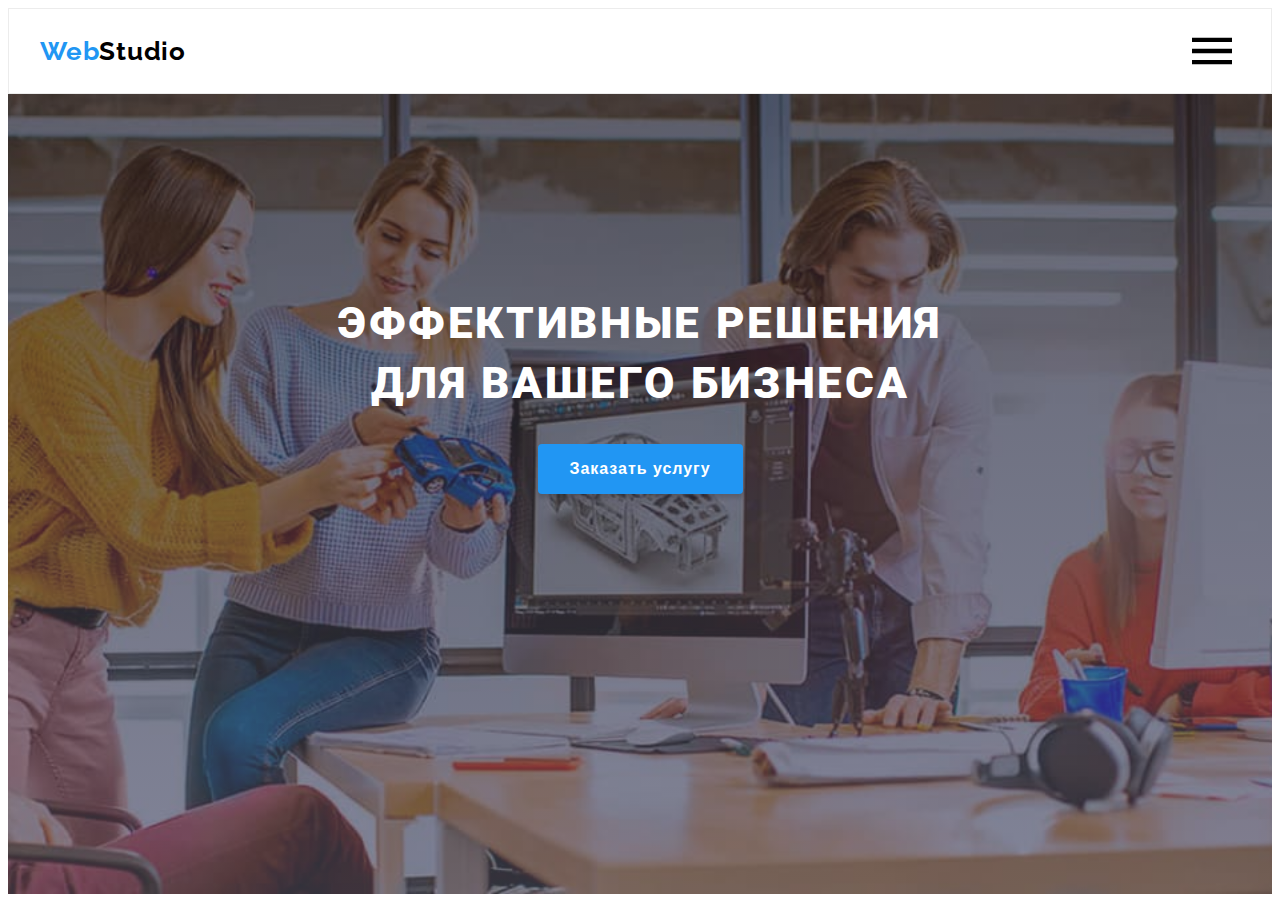
==== index.html @ 33dd345a "Готовое мобильное меню" ====
<!DOCTYPE html>
<html lang="ru">

<head>
    <meta charset="UTF-8">
    <meta http-equiv="X-UA-Compatible" content="IE=edge">
    <meta name="viewport" content="width=device-width, initial-scale=1.0">
    <title>WebStudio</title>
    <link rel="preconnect" href="https://fonts.googleapis.com">
    <link rel="preconnect" href="https://fonts.gstatic.com" crossorigin>
    <link
        href="https://fonts.googleapis.com/css2?family=Raleway:wght@700&family=Roboto:wght@400;500;700;900&display=swap"
        rel="stylesheet">
    <link rel="stylesheet" href="https://cdnjs.cloudflare.com/ajax/libs/modern-normalize/0.2.0/modern-normalize.min.css"
        integrity="sha512-sqIVMkf5f8XGYI/UZYGs7wODxlUeoj9JknataPfUwtvrSKWMHrMXGZ7Evb6nabFYJQG15vFFyALe6r0nWCD1Ug=="
        crossorigin="anonymous" referrerpolicy="no-referrer" />
    <link rel="stylesheet" href="./css/main.min.css">
</head>

<body>
<!-----------------------------------HEADER---------------------------------->
    <header class="head">
        <div class="header__container container">
            <a class="header__first-logo" href="./">
                Web<span class="header__second-logo--black">Studio</span></a>
                <button class="burger-btn" data-menu-open>
                    <svg class="burger-btn__icon">
                        <use href="./images/icons.svg#icon-burger"></use>
                    </svg>
                </button>
            <nav class="navigation">
                <ul class="list header__list">
                    <li class="header__item">
                        <a class="header__link link current" href="">Студия</a>
                    </li>
                    <li class="header__item">
                        <a class="header__link link" href="./portfolio.html">Портфолио</a>
                    </li>
                    <li class="header__item">
                        <a class="header__link link" href="">Контакты</a>
                    </li>
                </ul>
            </nav>
            <ul class="list header__list mail">
                <li class="header__commun-item">
                    <a class="header__commun-link link" href="mailto:info@devstudio.com">
                        <svg class="header-svg">
                            <use href="./images/icons.svg#icon-mail"></use>
                        </svg>
                        info@devstudio.com</a>
                </li>
                <li class="header__commun-item">
                    <a class="header__commun-link link" href="tel:+380961111111">
                        <svg class="header-svg mobile">
                            <use href="./images/icons.svg#icon-smartphone"></use>
                        </svg>
                        +38 096 111 11 11</a>
                </li>
            </ul>
        </div>
<!-------------------------------MOBILE-MENU------------------------------>
        <div class="mobile" data-menu>
            <div class="container mobile__container">
                <button class="close-btn mobile-btn" data-menu-close>
                    <svg class="btn mobile-btn__svg">
                        <use href="./images/icons.svg#icon-close"></use>
                    </svg>
                </button>
                <ul class="list mobile__list">
                    <li class="mobile__item">
                        <a class="mobile__link link" href="">Студия</a>
                    </li>
                    <li class="mobile__item">
                        <a class="mobile__link link" href="./portfolio.html">Портфолио</a>
                    </li>
                    <li class="mobile__item">
                        <a class="mobile__link link" href="">Контакты</a>
                    </li>
                </ul>
                <ul class="list mobile__commun">
                    <li class="mobile__commun-item">
                        <a class="mobile__commun-link link" href="tel:+380961111111">
                            +38 096 111 11 11</a>
                    </li>
                    <li class="mobile__commun-item">
                        <a class="mail__commun-link link" href="mailto:info@devstudio.com">
                            info@devstudio.com</a>
                    </li>
                </ul>
                    <ul class="list mobile__social-list">
                        <li class="mobile__social-item">
                            <a class="link mobile__social-link" href="#">Instagram</a>
                        </li>
                        <li class="mobile__social-item">
                            <a class="link mobile__social-link" href="#">Twitter</a>
                        </li>
                        <li class="mobile__social-item">
                            <a class="link mobile__social-link" href="#">Facebook</a>
                        </li>
                        <li class="mobile__social-item">
                            <a class="link mobile__social-link" href="#">LinkedIn</a>
                        </li>
                    </ul>
            </div>
        </div>
    </header>
    <main>
<!------------------------------------MAIN----------------------------------->
        <section class="main">
            <div class="container">
                <h1 class="main__text">Эффективные решения для вашего бизнеса</h1>
                <button class="main__button" type="button" data-modal-open>Заказать услугу</button>
            </div>
        </section>
<!------------------------------------INFO----------------------------------->
        <!-- <section class="info">
            <div class="container">
                <ul class="list info__list">
                    <li class="info__item">
                        <div class="info__icons">
                            <svg class="info__svg" width="65" height="70" ;>
                                <use href="./images/icons.svg#icon-group"></use>
                            </svg>
                        </div>
                        <h3 class="info__title">Внимание к деталям</h3>
                        <p class="info__text">Идейные соображения, а также начало повседневной работы по формированию
                            позиции.</p>
                    </li>
                    <li class="info__item">
                        <div class="info__icons">
                            <svg class="info__svg" width="67" height="70" ;>
                                <use href="./images/icons.svg#icon-clock"></use>
                            </svg>
                        </div>
                        <h3 class="info__title">Пунктуальность</h3>
                        <p class="info__text">Задача организации, в особенности же рамки и место обучения кадров влечет
                            за
                            собой.</p>
                    </li>
                    <li class="info__item">
                        <div class="info__icons">
                            <svg class="info__svg" width="70" height="70" ;>
                                <use href="./images/icons.svg#icon-diagram"></use>
                            </svg>
                        </div>
                        <h3 class="info__title">Планирование</h3>
                        <p class="info__text">Равным образом консультация с широким активом в значительной степени
                            обуславливает.</p>
                    </li>
                    <li class="info__item">
                        <div class="info__icons">
                            <svg class="info__svg" width="70" height="70" ;>
                                <use href="./images/icons.svg#icon-astronaut"></use>
                            </svg>
                        </div>
                        <h3 class="info__title">Современные технологии</h3>
                        <p class="info__text">Значимость этих проблем настолько очевидна, что реализация плановых
                            заданий.
                        </p>
                    </li>
                </ul>
            </div>
        </section> -->

        <!-- <section class="work">
            <div class="container work-container">
                <h2 class="work-title">Чем мы занимаемся</h2>
                <ul class="list work-list">
                    <li class="work-item">
                        <img class="work-img" src="./images/work/work.jpg" alt="разработчик пишет код на планшете"
                            width="370" height="294">
                        <p class="work-text">Десктопные приложения</p>
                    </li>
                    <li class="work-item">
                        <img class="work-img" src="./images/work/work1.jpg" alt="разработчик работает за компьютером"
                            width="370" height="294">
                        <p class="work-text">Мобильные приложения</p>
                    </li>
                    <li class="work-item">
                        <img class="work-img" src="./images/work/work2.jpg" alt="разработчик работает на планшете"
                            width="370" height="294">
                        <p class="work-text">Дизайнерские решения</p>
                    </li>
                </ul>
            </div>
        </section> -->

        <!-- <section class="team">
            <div class="container">
                <h2 class="team-title">Наша команда</h2>
                <ul class="list team-list">
                    <li class="team-item">
                        <picture>
                            <source media="(min-width: 1200px" srcset="./images/team/team1-desktope.webp 1x, ./images/team/team1-desktope@2x.webp 2x" type="image/webp">
                            <source media="(min-width: 1200px" srcset="./images/team/team1-desktope.jpg 1x, ./images/team/team1-desktope@2x.jpg 2x">
                            <source media="(min-width: 768px" srcset="./images/team/team1-tablet.webp 1x, ./images/team/team1-tablet@2x.webp 2x" type="image/webp">
                            <source media="(min-width: 768px" srcset="./images/team/team1-tablet.jpg 1x, ./images/team/team1-tablet@2x.jpg 2x">
                            <source media="(max-width: 767px" srcset="./images/team/team1-mobile.webp 1x, ./images/team/team1-mobile@2x.webp 2x" type="image/webp">
                            <source media="(max-width: 767px" srcset="./images/team/team1-mobile.jpg 1x, ./images/team/team1-mobile@2x.jpg 2x">
                            <img src="#" alt="фото разработчика">
                        </picture>
                        <div class="team-info">
                            <h3 class="team-name">Игорь Демьяненко</h3>
                            <p class="team-position" lang="en">Product Designer</p>
                            <ul class="list team-mobile-link">
                                <li>
                                    <a href="" class="svg__bg team-mobile-svg">
                                        <svg class="team-svg" width="20" height="20" ;>
                                            <use href="./images/icons.svg#icon-instagram"></use>
                                        </svg>
                                    </a>
                                </li>
                                <li>
                                    <a href="" class="svg__bg team-mobile-svg">
                                        <svg class="team-svg" width="20" height="16" ;>
                                            <use href="./images/icons.svg#icon-twitter"></use>
                                        </svg>
                                    </a>
                                </li>
                                <li>
                                    <a href="" class="svg__bg team-mobile-svg">
                                        <svg class="team-svg" width="20" height="20" ;>
                                            <use href="./images/icons.svg#icon-facebook"></use>
                                        </svg>
                                    </a>
                                </li>
                                <li>
                                    <a href="" class="svg__bg team-mobile-svg">
                                        <svg class="team-svg" width="20" height="20" ;>
                                            <use href="./images/icons.svg#icon-linkedin"></use>
                                        </svg>
                                    </a>
                                </li>
                            </ul>
                        </div>
                    </li>
                    <li class="team-item">
                    <picture>
                        <source media="(min-width: 1200px"srcset="./images/team/team2-desktope.webp 1x, ./images/team/team2-desktope@2x.webp 2x" type="image/webp">
                        <source media="(min-width: 1200px"srcset="./images/team/team2-desktope.jpg 1x, ./images/team/team2-desktope@2x.jpg 2x">
                        <source media="(min-width: 768px" srcset="./images/team/team2-tablet.webp 1x, ./images/team/team2-tablet@2x.webp 2x"type="image/webp">
                        <source media="(min-width: 768px" srcset="./images/team/team2-tablet.jpg 1x, ./images/team/team2-tablet@2x.jpg 2x">
                        <source media="(max-width: 767px" srcset="./images/team/team2-mobile.webp 1x, ./images/team/team2-mobile@2x.webp 2x"type="image/webp">
                        <source media="(max-width: 767px" srcset="./images/team/team2-mobile.jpg 1x, ./images/team/team2-mobile@2x.jpg 2x">
                        <img src="#" alt="фото разработчика">
                    </picture>
                        <div class="team-info">
                            <h3 class="team-name">Ольга Репина</h3>
                            <p class="team-position" lang="en">Frontend Developer</p>
                            <ul class="list team-mobile-link">
                                <li>
                                    <a href="" class="svg__bg team-mobile-svg">
                                        <svg class="team-svg" width="20" height="20" ;>
                                            <use href="./images/icons.svg#icon-instagram"></use>
                                        </svg>
                                    </a>
                                </li>
                                <li>
                                    <a href="" class="svg__bg team-mobile-svg">
                                        <svg class="team-svg" width="20" height="16" ;>
                                            <use href="./images/icons.svg#icon-twitter"></use>
                                        </svg>
                                    </a>
                                </li>
                                <li>
                                    <a href="" class="svg__bg team-mobile-svg">
                                        <svg class="team-svg" width="20" height="20" ;>
                                            <use href="./images/icons.svg#icon-facebook"></use>
                                        </svg>
                                    </a>
                                </li>
                                <li>
                                    <a href="" class="svg__bg team-mobile-svg">
                                        <svg class="team-svg" width="20" height="20" ;>
                                            <use href="./images/icons.svg#icon-linkedin"></use>
                                        </svg>
                                    </a>
                                </li>
                            </ul>
                        </div>
                    </li>
                    <li class="team-item">
                        <picture>
                            <source media="(min-width: 1200px"srcset="./images/team/team3-desktope.webp 1x, ./images/team/team3-desktope@2x.webp 2x" type="image/webp">
                            <source media="(min-width: 1200px"srcset="./images/team/team3-desktope.jpg 1x, ./images/team/team3-desktope@2x.jpg 2x">
                            <source media="(min-width: 768px" srcset="./images/team/team3-tablet.webp 1x, ./images/team/team3-tablet@2x.webp 2x"type="image/webp">
                            <source media="(min-width: 768px" srcset="./images/team/team3-tablet.jpg 1x, ./images/team/team3-tablet@2x.jpg 2x">
                            <source media="(max-width: 767px" srcset="./images/team/team3-mobile.webp 1x, ./images/team/team3-mobile@2x.webp 2x"type="image/webp">
                            <source media="(max-width: 767px" srcset="./images/team/team3-mobile.jpg 1x, ./images/team/team3-mobile@2x.jpg 2x">
                            <img src="#" alt="фото разработчика">
                        </picture>
                        <div class="team-info">
                            <h3 class="team-name">Николай Тарасов</h3>
                            <p class="team-position" lang="en">Marketing</p>
                            <ul class="list team-mobile-link">
                                <li>
                                    <a href="" class="svg__bg team-mobile-svg">
                                        <svg class="team-svg" width="20" height="20" ;>
                                            <use href="./images/icons.svg#icon-instagram"></use>
                                        </svg>
                                    </a>
                                </li>
                                <li>
                                    <a href="" class="svg__bg team-mobile-svg">
                                        <svg class="team-svg" width="20" height="16" ;>
                                            <use href="./images/icons.svg#icon-twitter"></use>
                                        </svg>
                                    </a>
                                </li>
                                <li>
                                    <a href="" class="svg__bg team-mobile-svg">
                                        <svg class="team-svg" width="20" height="20" ;>
                                            <use href="./images/icons.svg#icon-facebook"></use>
                                        </svg>
                                    </a>
                                </li>
                                <li>
                                    <a href="" class="svg__bg team-mobile-svg">
                                        <svg class="team-svg" width="20" height="20" ;>
                                            <use href="./images/icons.svg#icon-linkedin"></use>
                                        </svg>
                                    </a>
                                </li>
                            </ul>
                        </div>
                    </li>
                    <li class="team-item">
                        <picture>
                            <source media="(min-width: 1200px"srcset="./images/team/team4-desktope.webp 1x, ./images/team/team4-desktope@2x.webp 2x" type="image/webp">
                            <source media="(min-width: 1200px"srcset="./images/team/team4-desktope.jpg 1x, ./images/team/team4-desktope@2x.jpg 2x">
                            <source media="(min-width: 768px" srcset="./images/team/team4-tablet.webp 1x, ./images/team/team4-tablet@2x.webp 2x"type="image/webp">
                            <source media="(min-width: 768px" srcset="./images/team/team4-tablet.jpg 1x, ./images/team/team4-tablet@2x.jpg 2x">
                            <source media="(max-width: 767px" srcset="./images/team/team4-mobile.webp 1x, ./images/team/team4-mobile@2x.webp 2x"type="image/webp">
                            <source media="(max-width: 767px" srcset="./images/team/team4-mobile.jpg 1x, ./images/team/team4-mobile@2x.jpg 2x">
                            <img src="#" alt="фото разработчика">
                        </picture>
                        <div class="team-info">
                            <h3 class="team-name">Михаил Ермаков</h3>
                            <p class="team-position" lang="en">UI Designer</p>
                            <ul class="list team-mobile-link">
                                <li>
                                    <a href="" class="svg__bg team-mobile-svg">
                                        <svg class="team-svg" width="20" height="20" ;>
                                            <use href="./images/icons.svg#icon-instagram"></use>
                                        </svg>
                                    </a>
                                </li>
                                <li>
                                    <a href="" class="svg__bg team-mobile-svg">
                                        <svg class="team-svg" width="20" height="16" ;>
                                            <use href="./images/icons.svg#icon-twitter"></use>
                                        </svg>
                                    </a>
                                </li>
                                <li>
                                    <a href="" class="svg__bg team-mobile-svg">
                                        <svg class="team-svg" width="20" height="20" ;>
                                            <use href="./images/icons.svg#icon-facebook"></use>
                                        </svg>
                                    </a>
                                </li>
                                <li>
                                    <a href="" class="svg__bg team-mobile-svg">
                                        <svg class="team-svg" width="20" height="20" ;>
                                            <use href="./images/icons.svg#icon-linkedin"></use>
                                        </svg>
                                    </a>
                                </li>
                            </ul>
                        </div>
                    </li>
                </ul>
            </div>
        </section> -->

        <!-- <section class="clients">
            <div class="container">
                <h2 class="clients-title">Постоянные клиенты</h2>
                <ul class="list clients-list">
                    <li class="clients-item">
                        <button type="button" class="clients-button">
                            <svg class="team-svg" width="41" height="47" ;>
                                <use href="./images/icons.svg#icon-union"></use>
                            </svg>
                        </button>
                    </li>
                    <li class="clients-item">
                        <button type="button" class="clients-button">
                            <svg class="team-svg" width="40" height="52" ;>
                                <use href="./images/icons.svg#icon-company-tagline"></use>
                            </svg>
                        </button>
                    </li>
                    <li class="clients-item">
                        <button type="button" class="clients-button">
                            <svg class="team-svg" width="43" height="41" ;>
                                <use href="./images/icons.svg#icon-company"></use>
                            </svg>
                        </button>
                    </li>
                    <li class="clients-item">
                        <button type="button" class="clients-button">
                            <svg class="team-svg" width="84" height="41" ;>
                                <use href="./images/icons.svg#icon-foster-peters"></use>
                            </svg>
                        </button>
                    </li>
                    <li class="clients-item">
                        <button type="button" class="clients-button">
                            <svg class="team-svg" width="63" height="45" ;>
                                <use href="./images/icons.svg#icon-brand"></use>
                            </svg>
                        </button>
                    </li>
                    <li class="clients-item">
                        <button type="button" class="clients-button">
                            <svg class="team-svg" width="94" height="44" ;>
                                <use href="./images/icons.svg#icon-company-tag"></use>
                            </svg>
                        </button>
                    </li>
                </ul>
            </div>
        </section> -->
    </main>
    <!-- <footer class="footer">
        <div class="container main-footer-container">
            <div class="footer-tablet">
                 <div class="footer-container">
                 <a class="header__first-logo" href="./">
                  Web<span class="header__second-logo--white">Studio</span></a>
                <ul class="list footer-list">
                     <li class="contact-item">
                       <address class="contact-address">г. Киев, пр-т Леси Украинки, 26</address>
                     </li>
                     <li class="contact-item">
                      <address> <a class="contact-link" href="mailto:info@example.com">info@example.com</a> </address>
                     </li>
                     <li class="contact-item">
                      <address><a class="contact-link" href="tel:+380991111111">+38 099 111 11 11</a> </address>
                     </li>
                 </ul>
             </div>
            <div class="footer-tablet-link">
                 <h3 class="footer-text">присоединяйтесь</h3>
                 <ul class="list team-container team-mobile-link">
                      <li class="footer-links team-mobile-svg">
                           <a href="" class="svg__bg--footer svg__bg">
                            <svg class="team-svg-footer" width="20" height="20" ;>
                              <use href="./images/icons.svg#icon-instagram"></use>
                              </svg>
                           </a>
                     </li>
                      <li class="footer-links team-mobile-svg">
                          <a href="" class="svg__bg--footer svg__bg">
                            <svg class="team-svg-footer" width="20" height="16" ;>
                              <use href="./images/icons.svg#icon-twitter"></use>
                             </svg>
                          </a>
                     </li>
                      <li class="footer-links team-mobile-svg">
                          <a href="" class="svg__bg--footer svg__bg">
                          <svg class="team-svg-footer" width="20" height="20" ;>
                              <use href="./images/icons.svg#icon-facebook"></use>
                             </svg>
                          </a>
                     </li>
                      <li class="footer-links team-mobile-svg">
                          <a href="" class="svg__bg--footer svg__bg">
                          <svg class="team-svg-footer" width="20" height="20" ;>
                             <use href="./images/icons.svg#icon-linkedin"></use>
                             </svg>
                          </a>
                     </li>
                  </ul>
                </div>
            </div>
            <div class="footer-form-section">
                <h3 class="footer-form-name">Подпишитесь на рассылку</h3>
                <form>
                    <div class="footer-form">
                        <div>
                            <label class="footer-lable">
                                <input type="email" class="footer-imput" placeholder="E-mail" name="footer-email" required>
                            </label>
                        </div>
                        <button type="submit" class="footer-form-btn">Подписаться<svg class="footer-form-icon" width="24" height="24" ;>
                                <use href="./images/icons.svg#icon-telegram"></use>
                            </svg>
                        </button>
                    </div>
                </form>
            </div>
        </div>
    </footer> -->
    <div class="backdrop is-hidden" data-modal>
        <div class="modal">
            <button type="button" class="close-btn" data-modal-close>
                <svg class="btn" width="41" height="47" ;>
                    <use href="./images/icons.svg#icon-close"></use>
                </svg>
            </button>
            <form class="modal-form">
                <p class="modal-title">Оставьте свои данные, мы вам перезвоним</p>
                <label class="modal-lable">
                    Имя
                    <span class="modal-form-span-icon">
                        <input type="text" class="modal-imput" name="user-name" pattern="[a-zA-Zа-яёА-ЯЁ]+"
                            title="Имя должно содержать буквы кирилицы или латиницы" required>
                        <svg class="modal-form-icon" width="12" height="12" ;>
                            <use href="./images/icons.svg#icon-name"></use>
                        </svg>
                    </span>
                </label>
                <label class="modal-lable">
                    Телефон
                    <span class="modal-form-span-icon">
                        <input type="tel" class="modal-imput" name="user-telephone"
                            pattern="[0-9]{3}-[0-9]{3}-[0-9]{2}-[0-9]{2}" title="099-000-00-00" minlength="2" required>
                        <svg class="modal-form-icon" width="13" height="13" ;>
                            <use href="./images/icons.svg#icon-tell"></use>
                        </svg>
                    </span>
                </label>
                <label class="modal-lable">
                    Почта
                    <span class="modal-form-span-icon">
                        <input type="email" class="modal-imput" name="user-email" required>
                        <svg class="modal-form-icon" width="15" height="20">
                            <use href="./images/icons.svg#icon-email-black"></use>
                        </svg>
                    </span>
                </label>
                <label class="modal-lable">
                    Комментарий
                    <textarea name="user-comment" id="" class="modal-textarea modal-imput"
                        placeholder="Введите текст"></textarea>
                </label>
                <input type="checkbox" class="modal-checkbox visually-hidden" name="sheckbox" value="agree" id="accept"
                    required>
                <label for="accept" class="modal-lable-checkbox">Соглашаюсь с рассылкой и принимаю&nbsp;<a href="#"
                        class="modal-link">Условия договора</a></label>
                <button type="submit" class="modal-btn">Отправить</button>
            </form>
        </div>
    </div>

    <script src="./js/modal.js"></script>
    <script src="./js/mobile-menu.js"></script>
</body>

</html>
---- css/main.min.css ----
:root{--color: #212121;--second-color: #757575;--accent-color: #2196f3;--wite-color: #ffffff}.visually-hidden{position:absolute !important;clip:rect(1px 1px 1px 1px);clip:rect(1px, 1px, 1px, 1px);padding:0 !important;border:0 !important;height:1px !important;width:1px !important;overflow:hidden}h1,h2,h3,h4,p{margin-top:0;margin-bottom:0}ul,ol{margin-top:0;margin-bottom:0;padding-left:0}img{display:block;width:100%}.link{text-decoration:none}.list{list-style:none}body{font-family:Roboto, sans-serif;color:var(--color)}.container{width:100%;padding-left:15px;padding-right:15px}@media screen and (min-width: 480px){.container{width:480px;margin:0 auto}}@media screen and (min-width: 768px){.container{width:768px}}@media screen and (min-width: 1200px){.container{width:1200px}}.main__button{font-weight:700;font-size:16px;line-height:1.87;display:flex;align-items:center;text-align:center;box-shadow:0px 4px 4px rgba(0,0,0,0.15);border-radius:4px;letter-spacing:0.06em;color:var(--wite-color);background-color:var(--accent-color);cursor:pointer;padding:10px 32px;min-width:200px;margin:0 auto;border:none}.svg__bg{display:flex;align-items:center;justify-content:center;width:44px;height:44px;border-radius:50%;background-color:var(--wite-color);fill:#afb1b8;transition:fill 250ms cubic-bezier(0.4, 0, 0.2, 1),background-color 250ms cubic-bezier(0.4, 0, 0.2, 1)}.svg__bg:hover,.svg__bg:focus{background-color:var(--accent-color);fill:var(--wite-color)}.svg__bg--footer{background-color:rgba(255,255,255,0.1);fill:var(--wite-color)}.team-container{display:flex;justify-content:space-between}.backdrop{position:fixed;top:0;left:0;width:100vw;height:100vh;background-color:rgba(0,0,0,0.2);transition:opacity 500ms linear, visibility 500ms linear}.is-hidden{opacity:0;visibility:hidden;pointer-events:none}.modal{position:absolute;left:50%;top:50%;width:528px;height:580px;transform:translate(-50%, -50%);background-color:#ffffff;box-shadow:0px 1px 3px rgba(0,0,0,0.12),0px 1px 1px rgba(0,0,0,0.14),0px 2px 1px rgba(0,0,0,0.2);border-radius:4px;padding:40px}@media screen and (max-width: 1200px){.modal{width:450px;height:609px}}.close-btn{position:absolute;top:8px;right:8px;width:30px;height:30px;border-radius:50%;border:1px solid rgba(0,0,0,0.1);background-color:transparent;cursor:pointer;padding:0}.btn{width:11px;height:11px;fill:#000000}.btn:hover,.btn:focus{fill:var(--accent-color)}.modal-form{display:flex;flex-direction:column}.modal-form-span-icon{position:relative;display:block;margin-top:4px;margin-bottom:10px}.modal-imput{border:1px solid rgba(33,33,33,0.2);box-sizing:border-box;border-radius:4px;width:100%;height:40px;padding-left:42px;transition:border-color 250ms cubic-bezier(0.4, 0, 0.2, 1)}.modal-imput:focus{outline:none;border-color:var(--accent-color)}.modal-imput:focus+.modal-form-icon{fill:var(--accent-color)}.modal-lable-checkbox{display:flex;align-items:center;font-weight:400;font-size:14px;line-height:1.71;letter-spacing:0.03em;color:var(--second-color);margin-bottom:30px}@media screen and (max-width: 1200px){.modal-lable-checkbox{font-size:12px;line-height:1.17}}.modal-lable-checkbox::before{display:block;content:"";width:16px;height:15px;border:1px solid var(--color);cursor:pointer;border-radius:2px;margin-right:8px}.modal-title{font-weight:700;font-size:20px;line-height:1.15;text-align:center;letter-spacing:0.03em;color:var(--color);margin-bottom:12px}.modal-lable{font-weight:400;font-size:12px;line-height:1.17;letter-spacing:0.01em;color:var(--second-color)}.modal-form-icon{position:absolute;top:50%;left:12px;transform:translateY(-50%);transition:fill 250ms cubic-bezier(0.4, 0, 0.2, 1)}.modal-textarea{height:120px;margin-bottom:25px;margin-top:4px;padding:12px 16px;resize:none}.modal-checkbox:checked+.modal-lable-checkbox::before{background-image:url(../images/checkbox/check.svg);background-size:contain;border:none}.modal-link{font-weight:400;font-size:14px;line-height:1.71;letter-spacing:0.03em;color:var(--accent-color)}@media screen and (max-width: 1200px){.modal-link{font-size:12px;line-height:1.17}}.modal-btn{cursor:pointer;font-weight:700;font-size:16px;line-height:1.87;align-items:center;text-align:center;letter-spacing:0.06em;color:var(--wite-color);background-color:var(--accent-color);box-shadow:0px 4px 4px rgba(0,0,0,0.15);border-radius:4px;border:none;width:200px;height:50px;margin:0 auto}.navigation{display:none}.mail{display:none}.head{border:1px solid #ececec;padding-top:22px;padding-bottom:22px}.burger-btn{background-color:transparent;border:none;padding:0;line-height:0;margin-right:8px}.burger-btn__icon{width:40px;height:40px}.header__container{display:flex;justify-content:space-between;align-items:center}.header__first-logo{font-family:Raleway, sans-serif;font-weight:700;font-size:26px;line-height:1.19;letter-spacing:0.03em;color:var(--accent-color);text-decoration:none}.header__second-logo--black{font-family:Raleway, sans-serif;font-weight:700;font-size:26px;line-height:1.19;letter-spacing:0.03em;color:#000000;text-decoration:none}.mobile.is-open{opacity:1;visibility:visible;pointer-events:auto}.mobile{opacity:0;visibility:hidden;pointer-events:none;position:fixed;z-index:100;left:0;top:0;width:100vw;height:100vh;background-color:var(--wite-color)}.mobile__container{position:relative;padding:48px 40px}.mobile-btn{top:10px;right:15px;border:none;width:40px;height:40px}.mobile-btn__svg{width:19px;height:19px}.mobile__list{margin-bottom:-32px}.mobile__item{margin-bottom:32px}.mobile__link{font-weight:500;font-size:40px;line-height:1.18;text-align:center;letter-spacing:0.02em;color:var(--color)}.mobile__link:hover{color:var(--accent-color)}.mobile__commun{margin-top:302px}.mobile__commun-item:not(:last-child){margin-bottom:32px}.mobile__commun-link{font-weight:500;font-size:34px;line-height:1.18;letter-spacing:0.02em;color:var(--accent-color)}.mobile__social-list{display:flex;margin-top:64px}.mobile__social-link{font-weight:500;font-size:18px;line-height:1.22;letter-spacing:0.02em;color:var(--accent-color)}.mobile__social-item:not(:last-child){padding-right:10px;border-right:1px solid rgba(33,33,33,0.2)}.mobile__social-item:not(:first-child){padding-left:10px}.mail__commun-link{font-weight:500;font-size:24px;line-height:1.17;letter-spacing:0.02em;color:var(--second-color)}.main{background-color:#2f303a;min-height:400px;background-image:linear-gradient(rgba(47,48,58,0.4), rgba(122,124,148,0.4)),url(../../images/hero/hero-mobile.jpg);background-position:center;background-size:cover;background-repeat:no-repeat;margin:0 auto;padding-top:118px;padding-bottom:118px}.main__text{font-weight:900;font-size:26px;line-height:1.62;text-align:center;letter-spacing:0.06em;text-transform:uppercase;color:var(--wite-color);margin:0 auto 30px auto;max-width:360px}@media screen and (min-width: 1200px){.main__text{font-size:44px;line-height:1.36;max-width:696px}}@media (min-device-pixel-ratio: 2) and (min-width: 280px), (min-resolution: 192dpi) and (min-width: 280px), (min-resolution: 2dppx) and (min-width: 280px){.main{background-image:linear-gradient(rgba(47,48,58,0.4), rgba(122,124,148,0.4)),url(../../images/hero/hero-mobile@2x.jpg)}}@media screen and (min-width: 768px){.main{background-image:linear-gradient(rgba(47,48,58,0.4), rgba(122,124,148,0.4)),url(../../images/hero/hero-tablet.jpg)}}@media (min-device-pixel-ratio: 2) and (min-width: 768px), (min-resolution: 192dpi) and (min-width: 768px), (min-resolution: 2dppx) and (min-width: 768px){.main{background-image:linear-gradient(rgba(47,48,58,0.4), rgba(122,124,148,0.4)),url(../../images/hero/hero-tablet@2x.jpg)}}@media screen and (min-width: 1200px){.main{background-image:linear-gradient(rgba(47,48,58,0.4), rgba(122,124,148,0.4)),url(../../images/hero/hero-desktop.jpg);padding-top:200px;padding-bottom:200px;max-width:1600px}}@media (min-device-pixel-ratio: 2) and (min-width: 1200px), (min-resolution: 192dpi) and (min-width: 1200px), (min-resolution: 2dppx) and (min-width: 1200px){.main{background-image:linear-gradient(rgba(47,48,58,0.4), rgba(122,124,148,0.4)),url(../../images/hero/hero-desktop@2x.jpg)}}.info{padding-top:60px;padding-bottom:60px}@media screen and (min-width: 1200px){.info{padding-top:94px;padding-bottom:94px}}.info__icons{width:100%;height:120px;background:#f5f4fa;border-radius:4px;margin-bottom:30px;display:flex;align-items:center;justify-content:center}.info__title{font-weight:700;font-size:14px;line-height:1.14;letter-spacing:0.03em;text-transform:uppercase;margin-bottom:10px;text-align:center}@media screen and (min-width: 768px){.info__title{text-align:left}}.info__text{font-weight:400;font-size:14px;line-height:1.71;letter-spacing:0.03em;color:var(--second-color);margin-bottom:30px}.info__list{margin-bottom:-30px}@media screen and (min-width: 768px){.info__list{display:flex;flex-wrap:wrap;margin-left:-30px}}@media screen and (min-width: 768px){.info .info__item{flex-basis:calc((100% - 60px) / 2);margin-left:30px}}@media screen and (min-width: 1200px){.info .info__item{flex-basis:calc((100% - 120px) / 4)}}.work{display:none;padding-bottom:94px}@media screen and (min-width: 1200px){.work{display:block}}.work-title{font-weight:700;font-size:36px;line-height:1.17;text-align:center;letter-spacing:0.03em;width:1170px;margin-bottom:50px}.work-list{display:flex;text-align:center;width:1170px;margin-right:-30px}.work-item{margin-right:30px;position:relative}.work-text{font-weight:700;width:370px;height:70px;padding-top:27px;padding-bottom:27px;color:var(--wite-color);background-color:rgba(47,48,58,0.8);font-size:14px;line-height:1.14;position:absolute;letter-spacing:0.03em;bottom:0;text-transform:uppercase}.team{background-color:#f5f4fa;padding-top:60px;padding-bottom:60px}@media screen and (min-width: 1200px){.team{padding-top:94px;padding-bottom:94px}}.team-title{font-weight:700;font-size:28px;line-height:1.19;text-align:center;letter-spacing:0.03em;margin-bottom:30px}@media screen and (min-width: 1200px){.team-title{font-size:36px;line-height:1.17;margin-bottom:50px}}.team-list{margin-bottom:-30px}@media screen and (min-width: 768px){.team-list{display:flex;flex-wrap:wrap;margin-left:-30px}}.team-item{background:var(--wite-color);box-shadow:0px 1px 3px rgba(0,0,0,0.12),0px 1px 1px rgba(0,0,0,0.14),0px 2px 1px rgba(0,0,0,0.2);border-radius:0px 0px 4px 4px;width:100%;margin-bottom:30px}@media screen and (min-width: 768px){.team-item{flex-basis:calc((100% - 60px) / 2);margin-left:30px}}@media screen and (min-width: 1200px){.team-item{flex-basis:calc((100% - 120px) / 4)}}.team-name{font-weight:500;font-size:16px;line-height:1.19;text-align:center;letter-spacing:0.03em;margin-bottom:10px}.team-position{font-weight:400;font-size:16px;line-height:1.19;text-align:center;letter-spacing:0.03em;color:var(--second-color);margin-bottom:16px}.team-mobile-link{display:flex;justify-content:center;margin-right:-10px}.team-info{padding:24px}.team-mobile-svg{margin-right:10px}.clients{margin:0 auto;padding-top:60px;padding-bottom:60px}@media screen and (min-width: 1200px){.clients{padding-top:94px;padding-bottom:94px}}.clients-title{font-weight:bold;font-size:28px;line-height:1.19;text-align:center;letter-spacing:0.03em;color:var(--color);margin-bottom:30px}@media screen and (min-width: 1200px){.clients-title{font-size:36px;line-height:1.17;margin-bottom:50px}}.clients-list{margin-bottom:-30px;display:flex;flex-wrap:wrap;justify-content:center;margin-left:-30px}.clients-item{height:90px;width:100%;min-width:108px;margin-bottom:30px;flex-basis:calc((100% - 60px) / 2);margin-left:30px}@media screen and (min-width: 768px){.clients-item{flex-basis:calc((100% - 90px) / 3)}}@media screen and (min-width: 1200px){.clients-item{flex-basis:calc((100% - 180px) / 6)}}.clients-button{border:1px solid #afb1b8;background-color:var(--wite-color);box-sizing:border-box;border-radius:4px;cursor:pointer;width:100%;height:92px;fill:#afb1b8;transition:fill 250ms cubic-bezier(0.4, 0, 0.2, 1),border 250ms cubic-bezier(0.4, 0, 0.2, 1)}.clients-button:hover,.clients-button:focus{border:1px solid var(--accent-color);fill:var(--accent-color)}.footer{background-color:#2f303a;padding-top:60px;padding-bottom:60px}.footer-list{margin-top:20px;margin-bottom:-8px}@media screen and (min-width: 1200px){.footer-list{margin-bottom:-9px}}.footer-text{font-weight:bold;font-size:14px;line-height:1.14;letter-spacing:0.03em;text-transform:uppercase;color:var(--wite-color);margin-bottom:20px}@media screen and (max-width: 768px){.footer-text{margin-top:60px}}@media screen and (min-width: 1200px){.footer-text{text-align:left}}.footer-form-section{margin-left:93px}@media screen and (max-width: 768px){.footer-form-section{margin-top:60px;margin-left:0}}@media screen and (min-width: 768px){.footer-form-section{margin-top:60px;margin-left:0}}@media screen and (min-width: 1200px){.footer-form-section{margin-top:0;margin-left:93px}}.footer-form-name{font-weight:700;font-size:14px;line-height:1.14;letter-spacing:0.03em;text-transform:uppercase;color:var(--wite-color)}@media screen and (min-width: 1200px){.footer-form-name{text-align:left}}.footer-imput{border:1px solid rgba(255,255,255,0.3);box-sizing:border-box;filter:drop-shadow(0px 4px 4px rgba(0,0,0,0.15));border-radius:4px;background-color:transparent;padding:16px 15px;width:100%;height:50px;margin-top:20px;color:var(--wite-color)}@media screen and (min-width: 768px){.footer-imput{width:450px}}@media screen and (min-width: 1200px){.footer-imput{width:358px}}.footer-form{display:block}@media screen and (min-width: 1200px){.footer-form{display:flex;align-items:baseline}}.footer-form-btn{cursor:pointer;margin-top:20px;background:var(--accent-color);box-shadow:0px 4px 4px rgba(0,0,0,0.15);border-radius:4px;border:none;width:200px;height:50px;font-weight:700;font-size:16px;line-height:1.87;letter-spacing:0.06em;color:var(--wite-color)}@media screen and (min-width: 1200px){.footer-form-btn{margin-left:12px;margin-top:0}}.footer-form-icon{margin-left:10px;vertical-align:middle;align-items:center}.main-footer-container{text-align:center}@media screen and (min-width: 1200px){.main-footer-container{display:flex;justify-content:flex-start;align-items:baseline}}.first-logo-footer{font-family:Raleway, sans-serif;font-weight:700;font-size:24px;line-height:1.17;letter-spacing:0.03em;color:var(--accent-color);text-decoration:none}@media screen and (min-width: 1200px){.first-logo-footer{font-size:26px;line-height:1.19}}.header__second-logo--white{font-family:Raleway, sans-serif;font-weight:700;font-size:24px;line-height:1.17;letter-spacing:0.03em;color:var(--wite-color);text-decoration:none}@media screen and (min-width: 1200px){.header__second-logo--white{font-size:26px;line-height:1.19}}.contact-item{margin-bottom:8px}@media screen and (min-width: 1200px){.contact-item{margin-bottom:9px}}.contact-address{font-style:normal;font-weight:400;font-size:14px;line-height:1.71;letter-spacing:0.03em;color:var(--wite-color)}.contact-link{font-family:Roboto, sans-serif;font-style:normal;font-weight:400;font-size:14px;line-height:1.71;letter-spacing:0.03em;color:rgba(255,255,255,0.6);text-decoration:none}@media screen and (min-width: 768px){.footer-tablet{display:flex;align-items:baseline;justify-content:center}.footer-tablet-link{margin-left:165px}}@media screen and (min-width: 1200px){.main-footer-container{display:flex;justify-content:flex-start;align-items:baseline}.footer-tablet-link{margin-left:70px}}.portfolio-section{padding-top:94px;padding-bottom:94px}.menu-container{padding-top:94px;padding-bottom:50px}.portfolio-list{display:flex;margin-bottom:50px}.menu-button{font-family:Roboto, sans-serif;font-weight:500;font-size:16px;line-height:1.6;text-align:center;letter-spacing:0.03em;color:var(--color);background-color:#f5f4fa;cursor:pointer;padding:6px 22px;background:#f5f4fa;border-radius:4px;border:none;transition:color 250ms cubic-bezier(0.4, 0, 0.2, 1),background-color 250ms cubic-bezier(0.4, 0, 0.2, 1)}.menu-button:hover,.menu-button:focus{background-color:var(--accent-color);color:var(--wite-color);background:#2196f3;box-shadow:0px 3px 1px rgba(0,0,0,0.1),0px 1px 2px rgba(0,0,0,0.08),0px 2px 2px rgba(0,0,0,0.12);border-radius:4px}.projects-name{font-weight:700;font-size:18px;line-height:2;letter-spacing:0.06em;color:var(--color)}.projects-service{font-weight:400;font-size:16px;line-height:1.9;letter-spacing:0.03em;color:var(--second-color)}.info-projects{padding-left:24px;padding-right:auto;padding-top:20px;padding-bottom:20px}.project-text{position:absolute;top:0;left:0;width:100%;height:100%;background-color:rgba(33,150,243,0.9);color:var(--wite-color);font-size:18px;line-height:1.55;letter-spacing:0.03em;overflow:auto;transform:translateY(100%);transition:transform 250ms linear;padding:63px 24px 63px 24px}.projects-title{background:var(--wite-color);border:1px solid #eeeeee;box-sizing:border-box;margin-bottom:30px;transition:box-shadow 250ms cubic-bezier(0.4, 0, 0.2, 1)}.projects-title:hover .project-text,.projects-title:focus .project-text{transform:translateY(0%)}.projects-title:hover,.projects-title:focus{background:#ffffff;border:1px solid #eeeeee;box-sizing:border-box;box-shadow:0px 1px 1px rgba(0,0,0,0.12),0px 4px 4px rgba(0,0,0,0.06),1px 4px 6px rgba(0,0,0,0.16)}.projects-img-div{position:relative;overflow:hidden}.projects-link{display:block;text-decoration:none}.portfolio-list{justify-content:center}.menu-title:not(:last-child){margin-right:8px}.second-portfolio-list{display:flex;flex-wrap:wrap;justify-content:space-between}
/*# sourceMappingURL=main.min.css.map */
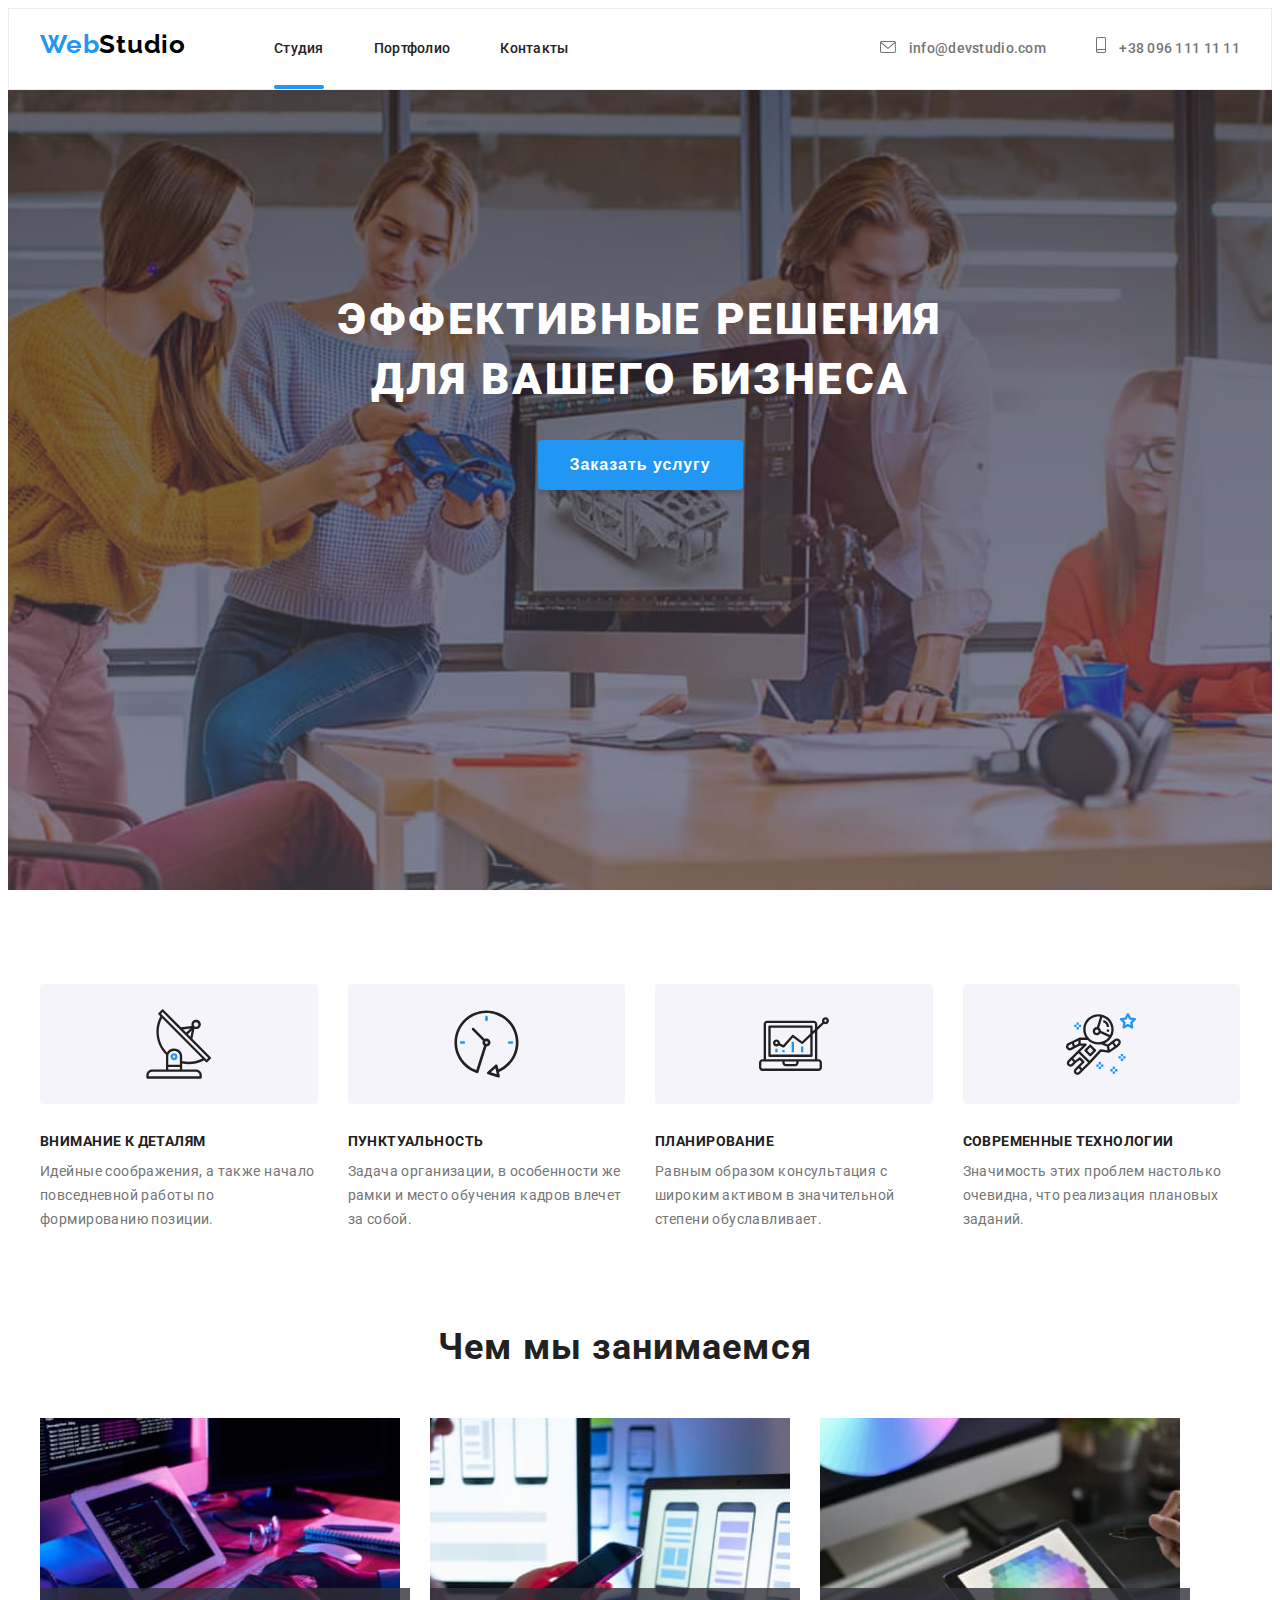
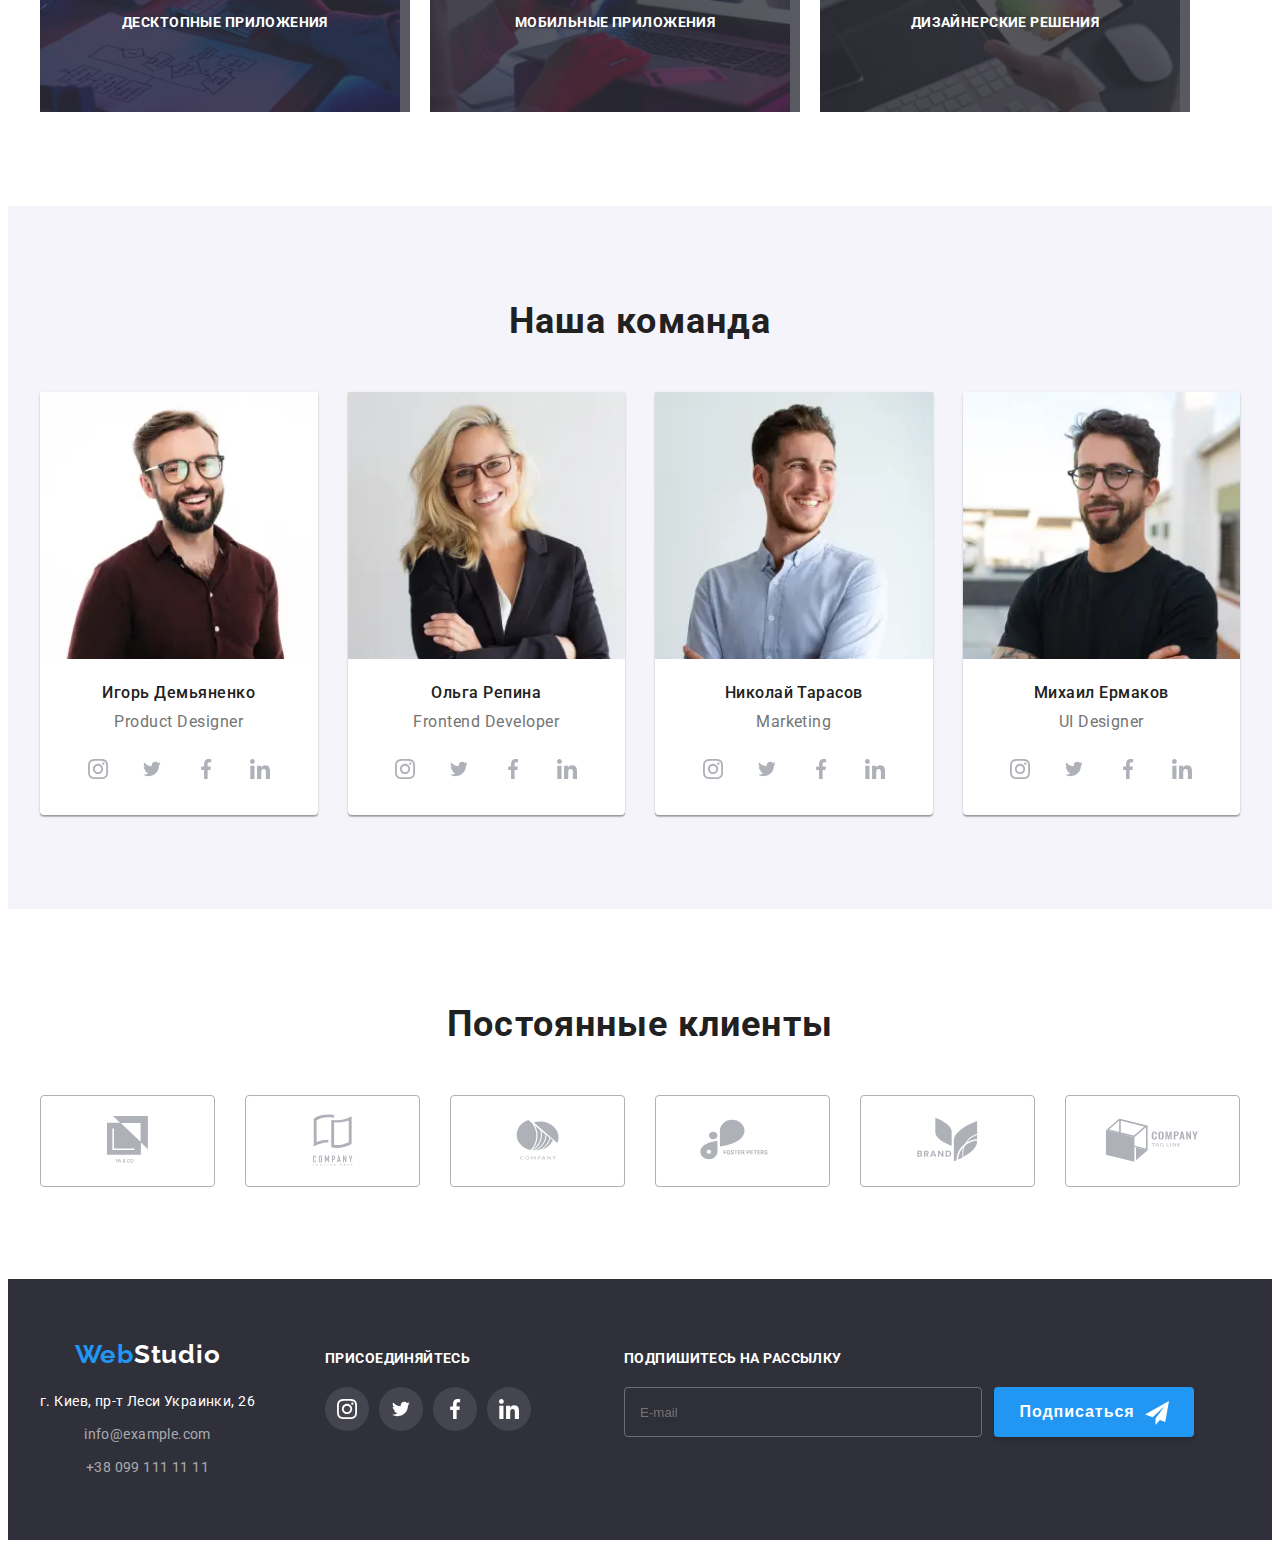
==== commit c820e939: "Закончил хедер" ====
--- a/index.html
+++ b/index.html
@@ -51,7 +51,7 @@
                 </li>
                 <li class="header__commun-item">
                     <a class="header__commun-link link" href="tel:+380961111111">
-                        <svg class="header-svg mobile">
+                        <svg class="header-svg mobile-svg">
                             <use href="./images/icons.svg#icon-smartphone"></use>
                         </svg>
                         +38 096 111 11 11</a>
@@ -89,16 +89,16 @@
                 </ul>
                     <ul class="list mobile__social-list">
                         <li class="mobile__social-item">
-                            <a class="link mobile__social-link" href="#">Instagram</a>
+                            <a class="link mobile__social-link" href="#" target="blank" rel="noopener norefferer">Instagram</a>
                         </li>
                         <li class="mobile__social-item">
-                            <a class="link mobile__social-link" href="#">Twitter</a>
+                            <a class="link mobile__social-link" href="#" target="blank" rel="noopener norefferer">Twitter</a>
                         </li>
                         <li class="mobile__social-item">
-                            <a class="link mobile__social-link" href="#">Facebook</a>
+                            <a class="link mobile__social-link" href="#" target="blank" rel="noopener norefferer">Facebook</a>
                         </li>
                         <li class="mobile__social-item">
-                            <a class="link mobile__social-link" href="#">LinkedIn</a>
+                            <a class="link mobile__social-link" href="#" target="blank" rel="noopener norefferer">LinkedIn</a>
                         </li>
                     </ul>
             </div>
@@ -113,7 +113,7 @@
             </div>
         </section>
 <!------------------------------------INFO----------------------------------->
-        <!-- <section class="info">
+        <section class="info">
             <div class="container">
                 <ul class="list info__list">
                     <li class="info__item">
@@ -160,9 +160,9 @@
                     </li>
                 </ul>
             </div>
-        </section> -->
-
-        <!-- <section class="work">
+        </section>
+<!-----------------------------------WORK------------------------------------>
+        <section class="work">
             <div class="container work-container">
                 <h2 class="work-title">Чем мы занимаемся</h2>
                 <ul class="list work-list">
@@ -183,9 +183,9 @@
                     </li>
                 </ul>
             </div>
-        </section> -->
-
-        <!-- <section class="team">
+        </section>
+<!-----------------------------------TEAM------------------------------------>
+        <section class="team">
             <div class="container">
                 <h2 class="team-title">Наша команда</h2>
                 <ul class="list team-list">
@@ -371,9 +371,9 @@
                     </li>
                 </ul>
             </div>
-        </section> -->
-
-        <!-- <section class="clients">
+        </section>
+<!--------------------------------------CLIENTS------------------------------>
+        <section class="clients">
             <div class="container">
                 <h2 class="clients-title">Постоянные клиенты</h2>
                 <ul class="list clients-list">
@@ -421,9 +421,10 @@
                     </li>
                 </ul>
             </div>
-        </section> -->
+        </section>
     </main>
-    <!-- <footer class="footer">
+    <!--------------------------------FOOTER---------------------------------->
+    <footer class="footer">
         <div class="container main-footer-container">
             <div class="footer-tablet">
                  <div class="footer-container">
@@ -492,7 +493,7 @@
                 </form>
             </div>
         </div>
-    </footer> -->
+    </footer>
     <div class="backdrop is-hidden" data-modal>
         <div class="modal">
             <button type="button" class="close-btn" data-modal-close>
--- a/css/main.min.css
+++ b/css/main.min.css
@@ -1,2 +1,2 @@
-:root{--color: #212121;--second-color: #757575;--accent-color: #2196f3;--wite-color: #ffffff}.visually-hidden{position:absolute !important;clip:rect(1px 1px 1px 1px);clip:rect(1px, 1px, 1px, 1px);padding:0 !important;border:0 !important;height:1px !important;width:1px !important;overflow:hidden}h1,h2,h3,h4,p{margin-top:0;margin-bottom:0}ul,ol{margin-top:0;margin-bottom:0;padding-left:0}img{display:block;width:100%}.link{text-decoration:none}.list{list-style:none}body{font-family:Roboto, sans-serif;color:var(--color)}.container{width:100%;padding-left:15px;padding-right:15px}@media screen and (min-width: 480px){.container{width:480px;margin:0 auto}}@media screen and (min-width: 768px){.container{width:768px}}@media screen and (min-width: 1200px){.container{width:1200px}}.main__button{font-weight:700;font-size:16px;line-height:1.87;display:flex;align-items:center;text-align:center;box-shadow:0px 4px 4px rgba(0,0,0,0.15);border-radius:4px;letter-spacing:0.06em;color:var(--wite-color);background-color:var(--accent-color);cursor:pointer;padding:10px 32px;min-width:200px;margin:0 auto;border:none}.svg__bg{display:flex;align-items:center;justify-content:center;width:44px;height:44px;border-radius:50%;background-color:var(--wite-color);fill:#afb1b8;transition:fill 250ms cubic-bezier(0.4, 0, 0.2, 1),background-color 250ms cubic-bezier(0.4, 0, 0.2, 1)}.svg__bg:hover,.svg__bg:focus{background-color:var(--accent-color);fill:var(--wite-color)}.svg__bg--footer{background-color:rgba(255,255,255,0.1);fill:var(--wite-color)}.team-container{display:flex;justify-content:space-between}.backdrop{position:fixed;top:0;left:0;width:100vw;height:100vh;background-color:rgba(0,0,0,0.2);transition:opacity 500ms linear, visibility 500ms linear}.is-hidden{opacity:0;visibility:hidden;pointer-events:none}.modal{position:absolute;left:50%;top:50%;width:528px;height:580px;transform:translate(-50%, -50%);background-color:#ffffff;box-shadow:0px 1px 3px rgba(0,0,0,0.12),0px 1px 1px rgba(0,0,0,0.14),0px 2px 1px rgba(0,0,0,0.2);border-radius:4px;padding:40px}@media screen and (max-width: 1200px){.modal{width:450px;height:609px}}.close-btn{position:absolute;top:8px;right:8px;width:30px;height:30px;border-radius:50%;border:1px solid rgba(0,0,0,0.1);background-color:transparent;cursor:pointer;padding:0}.btn{width:11px;height:11px;fill:#000000}.btn:hover,.btn:focus{fill:var(--accent-color)}.modal-form{display:flex;flex-direction:column}.modal-form-span-icon{position:relative;display:block;margin-top:4px;margin-bottom:10px}.modal-imput{border:1px solid rgba(33,33,33,0.2);box-sizing:border-box;border-radius:4px;width:100%;height:40px;padding-left:42px;transition:border-color 250ms cubic-bezier(0.4, 0, 0.2, 1)}.modal-imput:focus{outline:none;border-color:var(--accent-color)}.modal-imput:focus+.modal-form-icon{fill:var(--accent-color)}.modal-lable-checkbox{display:flex;align-items:center;font-weight:400;font-size:14px;line-height:1.71;letter-spacing:0.03em;color:var(--second-color);margin-bottom:30px}@media screen and (max-width: 1200px){.modal-lable-checkbox{font-size:12px;line-height:1.17}}.modal-lable-checkbox::before{display:block;content:"";width:16px;height:15px;border:1px solid var(--color);cursor:pointer;border-radius:2px;margin-right:8px}.modal-title{font-weight:700;font-size:20px;line-height:1.15;text-align:center;letter-spacing:0.03em;color:var(--color);margin-bottom:12px}.modal-lable{font-weight:400;font-size:12px;line-height:1.17;letter-spacing:0.01em;color:var(--second-color)}.modal-form-icon{position:absolute;top:50%;left:12px;transform:translateY(-50%);transition:fill 250ms cubic-bezier(0.4, 0, 0.2, 1)}.modal-textarea{height:120px;margin-bottom:25px;margin-top:4px;padding:12px 16px;resize:none}.modal-checkbox:checked+.modal-lable-checkbox::before{background-image:url(../images/checkbox/check.svg);background-size:contain;border:none}.modal-link{font-weight:400;font-size:14px;line-height:1.71;letter-spacing:0.03em;color:var(--accent-color)}@media screen and (max-width: 1200px){.modal-link{font-size:12px;line-height:1.17}}.modal-btn{cursor:pointer;font-weight:700;font-size:16px;line-height:1.87;align-items:center;text-align:center;letter-spacing:0.06em;color:var(--wite-color);background-color:var(--accent-color);box-shadow:0px 4px 4px rgba(0,0,0,0.15);border-radius:4px;border:none;width:200px;height:50px;margin:0 auto}.navigation{display:none}.mail{display:none}.head{border:1px solid #ececec;padding-top:22px;padding-bottom:22px}.burger-btn{background-color:transparent;border:none;padding:0;line-height:0;margin-right:8px}.burger-btn__icon{width:40px;height:40px}.header__container{display:flex;justify-content:space-between;align-items:center}.header__first-logo{font-family:Raleway, sans-serif;font-weight:700;font-size:26px;line-height:1.19;letter-spacing:0.03em;color:var(--accent-color);text-decoration:none}.header__second-logo--black{font-family:Raleway, sans-serif;font-weight:700;font-size:26px;line-height:1.19;letter-spacing:0.03em;color:#000000;text-decoration:none}.mobile.is-open{opacity:1;visibility:visible;pointer-events:auto}.mobile{opacity:0;visibility:hidden;pointer-events:none;position:fixed;z-index:100;left:0;top:0;width:100vw;height:100vh;background-color:var(--wite-color)}.mobile__container{position:relative;padding:48px 40px}.mobile-btn{top:10px;right:15px;border:none;width:40px;height:40px}.mobile-btn__svg{width:19px;height:19px}.mobile__list{margin-bottom:-32px}.mobile__item{margin-bottom:32px}.mobile__link{font-weight:500;font-size:40px;line-height:1.18;text-align:center;letter-spacing:0.02em;color:var(--color)}.mobile__link:hover{color:var(--accent-color)}.mobile__commun{margin-top:302px}.mobile__commun-item:not(:last-child){margin-bottom:32px}.mobile__commun-link{font-weight:500;font-size:34px;line-height:1.18;letter-spacing:0.02em;color:var(--accent-color)}.mobile__social-list{display:flex;margin-top:64px}.mobile__social-link{font-weight:500;font-size:18px;line-height:1.22;letter-spacing:0.02em;color:var(--accent-color)}.mobile__social-item:not(:last-child){padding-right:10px;border-right:1px solid rgba(33,33,33,0.2)}.mobile__social-item:not(:first-child){padding-left:10px}.mail__commun-link{font-weight:500;font-size:24px;line-height:1.17;letter-spacing:0.02em;color:var(--second-color)}.main{background-color:#2f303a;min-height:400px;background-image:linear-gradient(rgba(47,48,58,0.4), rgba(122,124,148,0.4)),url(../../images/hero/hero-mobile.jpg);background-position:center;background-size:cover;background-repeat:no-repeat;margin:0 auto;padding-top:118px;padding-bottom:118px}.main__text{font-weight:900;font-size:26px;line-height:1.62;text-align:center;letter-spacing:0.06em;text-transform:uppercase;color:var(--wite-color);margin:0 auto 30px auto;max-width:360px}@media screen and (min-width: 1200px){.main__text{font-size:44px;line-height:1.36;max-width:696px}}@media (min-device-pixel-ratio: 2) and (min-width: 280px), (min-resolution: 192dpi) and (min-width: 280px), (min-resolution: 2dppx) and (min-width: 280px){.main{background-image:linear-gradient(rgba(47,48,58,0.4), rgba(122,124,148,0.4)),url(../../images/hero/hero-mobile@2x.jpg)}}@media screen and (min-width: 768px){.main{background-image:linear-gradient(rgba(47,48,58,0.4), rgba(122,124,148,0.4)),url(../../images/hero/hero-tablet.jpg)}}@media (min-device-pixel-ratio: 2) and (min-width: 768px), (min-resolution: 192dpi) and (min-width: 768px), (min-resolution: 2dppx) and (min-width: 768px){.main{background-image:linear-gradient(rgba(47,48,58,0.4), rgba(122,124,148,0.4)),url(../../images/hero/hero-tablet@2x.jpg)}}@media screen and (min-width: 1200px){.main{background-image:linear-gradient(rgba(47,48,58,0.4), rgba(122,124,148,0.4)),url(../../images/hero/hero-desktop.jpg);padding-top:200px;padding-bottom:200px;max-width:1600px}}@media (min-device-pixel-ratio: 2) and (min-width: 1200px), (min-resolution: 192dpi) and (min-width: 1200px), (min-resolution: 2dppx) and (min-width: 1200px){.main{background-image:linear-gradient(rgba(47,48,58,0.4), rgba(122,124,148,0.4)),url(../../images/hero/hero-desktop@2x.jpg)}}.info{padding-top:60px;padding-bottom:60px}@media screen and (min-width: 1200px){.info{padding-top:94px;padding-bottom:94px}}.info__icons{width:100%;height:120px;background:#f5f4fa;border-radius:4px;margin-bottom:30px;display:flex;align-items:center;justify-content:center}.info__title{font-weight:700;font-size:14px;line-height:1.14;letter-spacing:0.03em;text-transform:uppercase;margin-bottom:10px;text-align:center}@media screen and (min-width: 768px){.info__title{text-align:left}}.info__text{font-weight:400;font-size:14px;line-height:1.71;letter-spacing:0.03em;color:var(--second-color);margin-bottom:30px}.info__list{margin-bottom:-30px}@media screen and (min-width: 768px){.info__list{display:flex;flex-wrap:wrap;margin-left:-30px}}@media screen and (min-width: 768px){.info .info__item{flex-basis:calc((100% - 60px) / 2);margin-left:30px}}@media screen and (min-width: 1200px){.info .info__item{flex-basis:calc((100% - 120px) / 4)}}.work{display:none;padding-bottom:94px}@media screen and (min-width: 1200px){.work{display:block}}.work-title{font-weight:700;font-size:36px;line-height:1.17;text-align:center;letter-spacing:0.03em;width:1170px;margin-bottom:50px}.work-list{display:flex;text-align:center;width:1170px;margin-right:-30px}.work-item{margin-right:30px;position:relative}.work-text{font-weight:700;width:370px;height:70px;padding-top:27px;padding-bottom:27px;color:var(--wite-color);background-color:rgba(47,48,58,0.8);font-size:14px;line-height:1.14;position:absolute;letter-spacing:0.03em;bottom:0;text-transform:uppercase}.team{background-color:#f5f4fa;padding-top:60px;padding-bottom:60px}@media screen and (min-width: 1200px){.team{padding-top:94px;padding-bottom:94px}}.team-title{font-weight:700;font-size:28px;line-height:1.19;text-align:center;letter-spacing:0.03em;margin-bottom:30px}@media screen and (min-width: 1200px){.team-title{font-size:36px;line-height:1.17;margin-bottom:50px}}.team-list{margin-bottom:-30px}@media screen and (min-width: 768px){.team-list{display:flex;flex-wrap:wrap;margin-left:-30px}}.team-item{background:var(--wite-color);box-shadow:0px 1px 3px rgba(0,0,0,0.12),0px 1px 1px rgba(0,0,0,0.14),0px 2px 1px rgba(0,0,0,0.2);border-radius:0px 0px 4px 4px;width:100%;margin-bottom:30px}@media screen and (min-width: 768px){.team-item{flex-basis:calc((100% - 60px) / 2);margin-left:30px}}@media screen and (min-width: 1200px){.team-item{flex-basis:calc((100% - 120px) / 4)}}.team-name{font-weight:500;font-size:16px;line-height:1.19;text-align:center;letter-spacing:0.03em;margin-bottom:10px}.team-position{font-weight:400;font-size:16px;line-height:1.19;text-align:center;letter-spacing:0.03em;color:var(--second-color);margin-bottom:16px}.team-mobile-link{display:flex;justify-content:center;margin-right:-10px}.team-info{padding:24px}.team-mobile-svg{margin-right:10px}.clients{margin:0 auto;padding-top:60px;padding-bottom:60px}@media screen and (min-width: 1200px){.clients{padding-top:94px;padding-bottom:94px}}.clients-title{font-weight:bold;font-size:28px;line-height:1.19;text-align:center;letter-spacing:0.03em;color:var(--color);margin-bottom:30px}@media screen and (min-width: 1200px){.clients-title{font-size:36px;line-height:1.17;margin-bottom:50px}}.clients-list{margin-bottom:-30px;display:flex;flex-wrap:wrap;justify-content:center;margin-left:-30px}.clients-item{height:90px;width:100%;min-width:108px;margin-bottom:30px;flex-basis:calc((100% - 60px) / 2);margin-left:30px}@media screen and (min-width: 768px){.clients-item{flex-basis:calc((100% - 90px) / 3)}}@media screen and (min-width: 1200px){.clients-item{flex-basis:calc((100% - 180px) / 6)}}.clients-button{border:1px solid #afb1b8;background-color:var(--wite-color);box-sizing:border-box;border-radius:4px;cursor:pointer;width:100%;height:92px;fill:#afb1b8;transition:fill 250ms cubic-bezier(0.4, 0, 0.2, 1),border 250ms cubic-bezier(0.4, 0, 0.2, 1)}.clients-button:hover,.clients-button:focus{border:1px solid var(--accent-color);fill:var(--accent-color)}.footer{background-color:#2f303a;padding-top:60px;padding-bottom:60px}.footer-list{margin-top:20px;margin-bottom:-8px}@media screen and (min-width: 1200px){.footer-list{margin-bottom:-9px}}.footer-text{font-weight:bold;font-size:14px;line-height:1.14;letter-spacing:0.03em;text-transform:uppercase;color:var(--wite-color);margin-bottom:20px}@media screen and (max-width: 768px){.footer-text{margin-top:60px}}@media screen and (min-width: 1200px){.footer-text{text-align:left}}.footer-form-section{margin-left:93px}@media screen and (max-width: 768px){.footer-form-section{margin-top:60px;margin-left:0}}@media screen and (min-width: 768px){.footer-form-section{margin-top:60px;margin-left:0}}@media screen and (min-width: 1200px){.footer-form-section{margin-top:0;margin-left:93px}}.footer-form-name{font-weight:700;font-size:14px;line-height:1.14;letter-spacing:0.03em;text-transform:uppercase;color:var(--wite-color)}@media screen and (min-width: 1200px){.footer-form-name{text-align:left}}.footer-imput{border:1px solid rgba(255,255,255,0.3);box-sizing:border-box;filter:drop-shadow(0px 4px 4px rgba(0,0,0,0.15));border-radius:4px;background-color:transparent;padding:16px 15px;width:100%;height:50px;margin-top:20px;color:var(--wite-color)}@media screen and (min-width: 768px){.footer-imput{width:450px}}@media screen and (min-width: 1200px){.footer-imput{width:358px}}.footer-form{display:block}@media screen and (min-width: 1200px){.footer-form{display:flex;align-items:baseline}}.footer-form-btn{cursor:pointer;margin-top:20px;background:var(--accent-color);box-shadow:0px 4px 4px rgba(0,0,0,0.15);border-radius:4px;border:none;width:200px;height:50px;font-weight:700;font-size:16px;line-height:1.87;letter-spacing:0.06em;color:var(--wite-color)}@media screen and (min-width: 1200px){.footer-form-btn{margin-left:12px;margin-top:0}}.footer-form-icon{margin-left:10px;vertical-align:middle;align-items:center}.main-footer-container{text-align:center}@media screen and (min-width: 1200px){.main-footer-container{display:flex;justify-content:flex-start;align-items:baseline}}.first-logo-footer{font-family:Raleway, sans-serif;font-weight:700;font-size:24px;line-height:1.17;letter-spacing:0.03em;color:var(--accent-color);text-decoration:none}@media screen and (min-width: 1200px){.first-logo-footer{font-size:26px;line-height:1.19}}.header__second-logo--white{font-family:Raleway, sans-serif;font-weight:700;font-size:24px;line-height:1.17;letter-spacing:0.03em;color:var(--wite-color);text-decoration:none}@media screen and (min-width: 1200px){.header__second-logo--white{font-size:26px;line-height:1.19}}.contact-item{margin-bottom:8px}@media screen and (min-width: 1200px){.contact-item{margin-bottom:9px}}.contact-address{font-style:normal;font-weight:400;font-size:14px;line-height:1.71;letter-spacing:0.03em;color:var(--wite-color)}.contact-link{font-family:Roboto, sans-serif;font-style:normal;font-weight:400;font-size:14px;line-height:1.71;letter-spacing:0.03em;color:rgba(255,255,255,0.6);text-decoration:none}@media screen and (min-width: 768px){.footer-tablet{display:flex;align-items:baseline;justify-content:center}.footer-tablet-link{margin-left:165px}}@media screen and (min-width: 1200px){.main-footer-container{display:flex;justify-content:flex-start;align-items:baseline}.footer-tablet-link{margin-left:70px}}.portfolio-section{padding-top:94px;padding-bottom:94px}.menu-container{padding-top:94px;padding-bottom:50px}.portfolio-list{display:flex;margin-bottom:50px}.menu-button{font-family:Roboto, sans-serif;font-weight:500;font-size:16px;line-height:1.6;text-align:center;letter-spacing:0.03em;color:var(--color);background-color:#f5f4fa;cursor:pointer;padding:6px 22px;background:#f5f4fa;border-radius:4px;border:none;transition:color 250ms cubic-bezier(0.4, 0, 0.2, 1),background-color 250ms cubic-bezier(0.4, 0, 0.2, 1)}.menu-button:hover,.menu-button:focus{background-color:var(--accent-color);color:var(--wite-color);background:#2196f3;box-shadow:0px 3px 1px rgba(0,0,0,0.1),0px 1px 2px rgba(0,0,0,0.08),0px 2px 2px rgba(0,0,0,0.12);border-radius:4px}.projects-name{font-weight:700;font-size:18px;line-height:2;letter-spacing:0.06em;color:var(--color)}.projects-service{font-weight:400;font-size:16px;line-height:1.9;letter-spacing:0.03em;color:var(--second-color)}.info-projects{padding-left:24px;padding-right:auto;padding-top:20px;padding-bottom:20px}.project-text{position:absolute;top:0;left:0;width:100%;height:100%;background-color:rgba(33,150,243,0.9);color:var(--wite-color);font-size:18px;line-height:1.55;letter-spacing:0.03em;overflow:auto;transform:translateY(100%);transition:transform 250ms linear;padding:63px 24px 63px 24px}.projects-title{background:var(--wite-color);border:1px solid #eeeeee;box-sizing:border-box;margin-bottom:30px;transition:box-shadow 250ms cubic-bezier(0.4, 0, 0.2, 1)}.projects-title:hover .project-text,.projects-title:focus .project-text{transform:translateY(0%)}.projects-title:hover,.projects-title:focus{background:#ffffff;border:1px solid #eeeeee;box-sizing:border-box;box-shadow:0px 1px 1px rgba(0,0,0,0.12),0px 4px 4px rgba(0,0,0,0.06),1px 4px 6px rgba(0,0,0,0.16)}.projects-img-div{position:relative;overflow:hidden}.projects-link{display:block;text-decoration:none}.portfolio-list{justify-content:center}.menu-title:not(:last-child){margin-right:8px}.second-portfolio-list{display:flex;flex-wrap:wrap;justify-content:space-between}
+:root{--color: #212121;--second-color: #757575;--accent-color: #2196f3;--wite-color: #ffffff}.visually-hidden{position:absolute !important;clip:rect(1px 1px 1px 1px);clip:rect(1px, 1px, 1px, 1px);padding:0 !important;border:0 !important;height:1px !important;width:1px !important;overflow:hidden}h1,h2,h3,h4,p{margin-top:0;margin-bottom:0}ul,ol{margin-top:0;margin-bottom:0;padding-left:0}img{display:block;width:100%}.link{text-decoration:none}.list{list-style:none}body{font-family:Roboto, sans-serif;color:var(--color)}.container{width:100%;padding-left:15px;padding-right:15px}@media screen and (min-width: 480px){.container{width:480px;margin:0 auto}}@media screen and (min-width: 768px){.container{width:768px}}@media screen and (min-width: 1200px){.container{width:1200px}}.main__button{font-weight:700;font-size:16px;line-height:1.87;display:flex;align-items:center;text-align:center;box-shadow:0px 4px 4px rgba(0,0,0,0.15);border-radius:4px;letter-spacing:0.06em;color:var(--wite-color);background-color:var(--accent-color);cursor:pointer;padding:10px 32px;min-width:200px;margin:0 auto;border:none}.svg__bg{display:flex;align-items:center;justify-content:center;width:44px;height:44px;border-radius:50%;background-color:var(--wite-color);fill:#afb1b8;transition:fill 250ms cubic-bezier(0.4, 0, 0.2, 1),background-color 250ms cubic-bezier(0.4, 0, 0.2, 1)}.svg__bg:hover,.svg__bg:focus{background-color:var(--accent-color);fill:var(--wite-color)}.svg__bg--footer{background-color:rgba(255,255,255,0.1);fill:var(--wite-color)}.team-container{display:flex;justify-content:space-between}.backdrop{position:fixed;top:0;left:0;width:100vw;height:100vh;background-color:rgba(0,0,0,0.2);transition:opacity 500ms linear, visibility 500ms linear}.is-hidden{opacity:0;visibility:hidden;pointer-events:none}.modal{position:absolute;left:50%;top:50%;width:528px;height:580px;transform:translate(-50%, -50%);background-color:#ffffff;box-shadow:0px 1px 3px rgba(0,0,0,0.12),0px 1px 1px rgba(0,0,0,0.14),0px 2px 1px rgba(0,0,0,0.2);border-radius:4px;padding:40px}@media screen and (max-width: 1200px){.modal{width:450px;height:609px}}.close-btn{position:absolute;top:8px;right:8px;width:30px;height:30px;border-radius:50%;border:1px solid rgba(0,0,0,0.1);background-color:transparent;cursor:pointer;padding:0}.btn{width:11px;height:11px;fill:#000000}.btn:hover,.btn:focus{fill:var(--accent-color)}.modal-form{display:flex;flex-direction:column}.modal-form-span-icon{position:relative;display:block;margin-top:4px;margin-bottom:10px}.modal-imput{border:1px solid rgba(33,33,33,0.2);box-sizing:border-box;border-radius:4px;width:100%;height:40px;padding-left:42px;transition:border-color 250ms cubic-bezier(0.4, 0, 0.2, 1)}.modal-imput:focus{outline:none;border-color:var(--accent-color)}.modal-imput:focus+.modal-form-icon{fill:var(--accent-color)}.modal-lable-checkbox{display:flex;align-items:center;font-weight:400;font-size:14px;line-height:1.71;letter-spacing:0.03em;color:var(--second-color);margin-bottom:30px}@media screen and (max-width: 1200px){.modal-lable-checkbox{font-size:12px;line-height:1.17}}.modal-lable-checkbox::before{display:block;content:"";width:16px;height:15px;border:1px solid var(--color);cursor:pointer;border-radius:2px;margin-right:8px}.modal-title{font-weight:700;font-size:20px;line-height:1.15;text-align:center;letter-spacing:0.03em;color:var(--color);margin-bottom:12px}.modal-lable{font-weight:400;font-size:12px;line-height:1.17;letter-spacing:0.01em;color:var(--second-color)}.modal-form-icon{position:absolute;top:50%;left:12px;transform:translateY(-50%);transition:fill 250ms cubic-bezier(0.4, 0, 0.2, 1)}.modal-textarea{height:120px;margin-bottom:25px;margin-top:4px;padding:12px 16px;resize:none}.modal-checkbox:checked+.modal-lable-checkbox::before{background-image:url(../images/checkbox/check.svg);background-size:contain;border:none}.modal-link{font-weight:400;font-size:14px;line-height:1.71;letter-spacing:0.03em;color:var(--accent-color)}@media screen and (max-width: 1200px){.modal-link{font-size:12px;line-height:1.17}}.modal-btn{cursor:pointer;font-weight:700;font-size:16px;line-height:1.87;align-items:center;text-align:center;letter-spacing:0.06em;color:var(--wite-color);background-color:var(--accent-color);box-shadow:0px 4px 4px rgba(0,0,0,0.15);border-radius:4px;border:none;width:200px;height:50px;margin:0 auto}.navigation{display:none}@media screen and (min-width: 768px){.navigation{display:flex;margin-left:88px}}@media screen and (max-width: 768px){.mail{display:none}}.head{border:1px solid #ececec}@media screen and (max-width: 768px){.head{padding-top:22px;padding-bottom:22px}}.burger-btn{background-color:transparent;border:none;padding:0;line-height:0;margin-right:8px}.burger-btn__icon{width:40px;height:40px}@media screen and (min-width: 768px){.burger-btn{display:none}}.header__container{display:flex;align-items:center}@media screen and (max-width: 768px){.header__container{justify-content:space-between;align-items:center}}@media screen and (min-width: 1200px){.header__container{align-items:baseline}}.header__first-logo{font-family:Raleway, sans-serif;font-weight:700;font-size:26px;line-height:1.19;letter-spacing:0.03em;color:var(--accent-color);text-decoration:none}.header__second-logo--black{font-family:Raleway, sans-serif;font-weight:700;font-size:26px;line-height:1.19;letter-spacing:0.03em;color:#000000;text-decoration:none}.mobile.is-open{opacity:1;visibility:visible;pointer-events:auto}.mobile{opacity:0;visibility:hidden;pointer-events:none;position:fixed;z-index:100;left:0;top:0;width:100vw;height:100vh;background-color:var(--wite-color)}.mobile__container{position:relative;padding:48px 40px}.mobile-btn{top:10px;right:15px;border:none;width:40px;height:40px}.mobile-btn__svg{width:19px;height:19px}.mobile__list{margin-bottom:-32px}.mobile__item{margin-bottom:32px}.mobile__link{font-weight:500;font-size:40px;line-height:1.18;text-align:center;letter-spacing:0.02em;color:var(--color)}.mobile__link:hover{color:var(--accent-color)}.mobile__commun{margin-top:302px}.mobile__commun-item:not(:last-child){margin-bottom:32px}.mobile__commun-link{font-weight:500;font-size:34px;line-height:1.18;letter-spacing:0.02em;color:var(--accent-color)}.mobile__social-list{position:relative;display:flex;flex-wrap:wrap;margin-top:64px}@media screen and (max-width: 450px){.mobile__social-list{display:block}}.mobile__social-link{font-weight:500;font-size:18px;line-height:1.22;letter-spacing:0.02em;color:var(--accent-color)}.mobile__social-item:not(:last-child){margin-right:20px}.mobile__social-item:not(:last-child)::after{content:"";position:absolute;top:10px;width:22px;height:0px;border-bottom:1px solid rgba(33,33,33,0.2);transform:rotate(90deg)}.mail__commun-link{font-weight:500;font-size:24px;line-height:1.17;letter-spacing:0.02em;color:var(--second-color)}.header-svg{width:16px;height:12px;fill:currentColor;margin-right:10px}.mobile-svg{width:10px;height:16px}.header__link{display:block;font-family:Roboto, sans-serif;font-weight:500;font-size:14px;line-height:1.14;letter-spacing:0.02em;color:var(--color);padding-top:32px;padding-bottom:32px;transition:color 250ms cubic-bezier(0.4, 0, 0.2, 1)}.header__link.current::after{transform:scaleX(1)}.header__link::after{content:"";position:absolute;display:block;width:100%;height:4px;bottom:0;border-radius:2px;background-color:var(--accent-color);transition:transform 250ms cubic-bezier(0.4, 0, 0.2, 1);transform:scaleX(0)}.header__link:hover::after,.header__link:focus::after{transform:scaleX(1)}.header__link:hover,.header__link:focus{color:var(--accent-color)}.header__item{position:relative}.header__list{display:flex;align-items:center}.header__item:not(:last-child){margin-right:50px}.mail{display:none}@media screen and (min-width: 768px){.mail{display:block;margin-left:auto}}@media screen and (min-width: 1200px){.mail{display:flex;align-items:baseline}}@media screen and (min-width: 768px){.header__commun-item:not(:last-child){margin-bottom:10px}}@media screen and (min-width: 1200px){.header__commun-item:not(:last-child){margin-right:50px;margin-bottom:0}}.header__commun-link{font-family:Roboto, sans-serif;font-weight:500;font-size:14px;line-height:1.14;letter-spacing:0.02em;color:var(--second-color);transition:color 250ms cubic-bezier(0.4, 0, 0.2, 1)}.header__commun-link:hover,.header__commun-link:focus{color:var(--accent-color);fill:currentColor}.main{background-color:#2f303a;min-height:400px;background-image:linear-gradient(rgba(47,48,58,0.4), rgba(122,124,148,0.4)),url(../../images/hero/hero-mobile.jpg);background-position:center;background-size:cover;background-repeat:no-repeat;margin:0 auto;padding-top:118px;padding-bottom:118px}.main__text{font-weight:900;font-size:26px;line-height:1.62;text-align:center;letter-spacing:0.06em;text-transform:uppercase;color:var(--wite-color);margin:0 auto 30px auto;max-width:360px}@media screen and (min-width: 1200px){.main__text{font-size:44px;line-height:1.36;max-width:696px}}@media (min-device-pixel-ratio: 2) and (min-width: 280px), (min-resolution: 192dpi) and (min-width: 280px), (min-resolution: 2dppx) and (min-width: 280px){.main{background-image:linear-gradient(rgba(47,48,58,0.4), rgba(122,124,148,0.4)),url(../../images/hero/hero-mobile@2x.jpg)}}@media screen and (min-width: 768px){.main{background-image:linear-gradient(rgba(47,48,58,0.4), rgba(122,124,148,0.4)),url(../../images/hero/hero-tablet.jpg)}}@media (min-device-pixel-ratio: 2) and (min-width: 768px), (min-resolution: 192dpi) and (min-width: 768px), (min-resolution: 2dppx) and (min-width: 768px){.main{background-image:linear-gradient(rgba(47,48,58,0.4), rgba(122,124,148,0.4)),url(../../images/hero/hero-tablet@2x.jpg)}}@media screen and (min-width: 1200px){.main{background-image:linear-gradient(rgba(47,48,58,0.4), rgba(122,124,148,0.4)),url(../../images/hero/hero-desktop.jpg);padding-top:200px;padding-bottom:200px;max-width:1600px}}@media (min-device-pixel-ratio: 2) and (min-width: 1200px), (min-resolution: 192dpi) and (min-width: 1200px), (min-resolution: 2dppx) and (min-width: 1200px){.main{background-image:linear-gradient(rgba(47,48,58,0.4), rgba(122,124,148,0.4)),url(../../images/hero/hero-desktop@2x.jpg)}}.info{padding-top:60px;padding-bottom:60px}@media screen and (min-width: 1200px){.info{padding-top:94px;padding-bottom:94px}}.info__icons{width:100%;height:120px;background:#f5f4fa;border-radius:4px;margin-bottom:30px;display:flex;align-items:center;justify-content:center}.info__title{font-weight:700;font-size:14px;line-height:1.14;letter-spacing:0.03em;text-transform:uppercase;margin-bottom:10px;text-align:center}@media screen and (min-width: 768px){.info__title{text-align:left}}.info__text{font-weight:400;font-size:14px;line-height:1.71;letter-spacing:0.03em;color:var(--second-color);margin-bottom:30px}.info__list{margin-bottom:-30px}@media screen and (min-width: 768px){.info__list{display:flex;flex-wrap:wrap;margin-left:-30px}}@media screen and (min-width: 768px){.info .info__item{flex-basis:calc((100% - 60px) / 2);margin-left:30px}}@media screen and (min-width: 1200px){.info .info__item{flex-basis:calc((100% - 120px) / 4)}}.work{display:none;padding-bottom:94px}@media screen and (min-width: 1200px){.work{display:block}}.work-title{font-weight:700;font-size:36px;line-height:1.17;text-align:center;letter-spacing:0.03em;width:1170px;margin-bottom:50px}.work-list{display:flex;text-align:center;width:1170px;margin-right:-30px}.work-item{margin-right:30px;position:relative}.work-text{font-weight:700;width:370px;height:70px;padding-top:27px;padding-bottom:27px;color:var(--wite-color);background-color:rgba(47,48,58,0.8);font-size:14px;line-height:1.14;position:absolute;letter-spacing:0.03em;bottom:0;text-transform:uppercase}.team{background-color:#f5f4fa;padding-top:60px;padding-bottom:60px}@media screen and (min-width: 1200px){.team{padding-top:94px;padding-bottom:94px}}.team-title{font-weight:700;font-size:28px;line-height:1.19;text-align:center;letter-spacing:0.03em;margin-bottom:30px}@media screen and (min-width: 1200px){.team-title{font-size:36px;line-height:1.17;margin-bottom:50px}}.team-list{margin-bottom:-30px}@media screen and (min-width: 768px){.team-list{display:flex;flex-wrap:wrap;margin-left:-30px}}.team-item{background:var(--wite-color);box-shadow:0px 1px 3px rgba(0,0,0,0.12),0px 1px 1px rgba(0,0,0,0.14),0px 2px 1px rgba(0,0,0,0.2);border-radius:0px 0px 4px 4px;width:100%;margin-bottom:30px}@media screen and (min-width: 768px){.team-item{flex-basis:calc((100% - 60px) / 2);margin-left:30px}}@media screen and (min-width: 1200px){.team-item{flex-basis:calc((100% - 120px) / 4)}}.team-name{font-weight:500;font-size:16px;line-height:1.19;text-align:center;letter-spacing:0.03em;margin-bottom:10px}.team-position{font-weight:400;font-size:16px;line-height:1.19;text-align:center;letter-spacing:0.03em;color:var(--second-color);margin-bottom:16px}.team-mobile-link{display:flex;justify-content:center;margin-right:-10px}.team-info{padding:24px}.team-mobile-svg{margin-right:10px}.clients{margin:0 auto;padding-top:60px;padding-bottom:60px}@media screen and (min-width: 1200px){.clients{padding-top:94px;padding-bottom:94px}}.clients-title{font-weight:bold;font-size:28px;line-height:1.19;text-align:center;letter-spacing:0.03em;color:var(--color);margin-bottom:30px}@media screen and (min-width: 1200px){.clients-title{font-size:36px;line-height:1.17;margin-bottom:50px}}.clients-list{margin-bottom:-30px;display:flex;flex-wrap:wrap;justify-content:center;margin-left:-30px}.clients-item{height:90px;width:100%;min-width:108px;margin-bottom:30px;flex-basis:calc((100% - 60px) / 2);margin-left:30px}@media screen and (min-width: 768px){.clients-item{flex-basis:calc((100% - 90px) / 3)}}@media screen and (min-width: 1200px){.clients-item{flex-basis:calc((100% - 180px) / 6)}}.clients-button{border:1px solid #afb1b8;background-color:var(--wite-color);box-sizing:border-box;border-radius:4px;cursor:pointer;width:100%;height:92px;fill:#afb1b8;transition:fill 250ms cubic-bezier(0.4, 0, 0.2, 1),border 250ms cubic-bezier(0.4, 0, 0.2, 1)}.clients-button:hover,.clients-button:focus{border:1px solid var(--accent-color);fill:var(--accent-color)}.footer{background-color:#2f303a;padding-top:60px;padding-bottom:60px}.footer-list{margin-top:20px;margin-bottom:-8px}@media screen and (min-width: 1200px){.footer-list{margin-bottom:-9px}}.footer-text{font-weight:bold;font-size:14px;line-height:1.14;letter-spacing:0.03em;text-transform:uppercase;color:var(--wite-color);margin-bottom:20px}@media screen and (max-width: 768px){.footer-text{margin-top:60px}}@media screen and (min-width: 1200px){.footer-text{text-align:left}}.footer-form-section{margin-left:93px}@media screen and (max-width: 768px){.footer-form-section{margin-top:60px;margin-left:0}}@media screen and (min-width: 768px){.footer-form-section{margin-top:60px;margin-left:0}}@media screen and (min-width: 1200px){.footer-form-section{margin-top:0;margin-left:93px}}.footer-form-name{font-weight:700;font-size:14px;line-height:1.14;letter-spacing:0.03em;text-transform:uppercase;color:var(--wite-color)}@media screen and (min-width: 1200px){.footer-form-name{text-align:left}}.footer-imput{border:1px solid rgba(255,255,255,0.3);box-sizing:border-box;filter:drop-shadow(0px 4px 4px rgba(0,0,0,0.15));border-radius:4px;background-color:transparent;padding:16px 15px;width:100%;height:50px;margin-top:20px;color:var(--wite-color)}@media screen and (min-width: 768px){.footer-imput{width:450px}}@media screen and (min-width: 1200px){.footer-imput{width:358px}}.footer-form{display:block}@media screen and (min-width: 1200px){.footer-form{display:flex;align-items:baseline}}.footer-form-btn{cursor:pointer;margin-top:20px;background:var(--accent-color);box-shadow:0px 4px 4px rgba(0,0,0,0.15);border-radius:4px;border:none;width:200px;height:50px;font-weight:700;font-size:16px;line-height:1.87;letter-spacing:0.06em;color:var(--wite-color)}@media screen and (min-width: 1200px){.footer-form-btn{margin-left:12px;margin-top:0}}.footer-form-icon{margin-left:10px;vertical-align:middle;align-items:center}.main-footer-container{text-align:center}@media screen and (min-width: 1200px){.main-footer-container{display:flex;justify-content:flex-start;align-items:baseline}}.first-logo-footer{font-family:Raleway, sans-serif;font-weight:700;font-size:24px;line-height:1.17;letter-spacing:0.03em;color:var(--accent-color);text-decoration:none}@media screen and (min-width: 1200px){.first-logo-footer{font-size:26px;line-height:1.19}}.header__second-logo--white{font-family:Raleway, sans-serif;font-weight:700;font-size:24px;line-height:1.17;letter-spacing:0.03em;color:var(--wite-color);text-decoration:none}@media screen and (min-width: 1200px){.header__second-logo--white{font-size:26px;line-height:1.19}}.contact-item{margin-bottom:8px}@media screen and (min-width: 1200px){.contact-item{margin-bottom:9px}}.contact-address{font-style:normal;font-weight:400;font-size:14px;line-height:1.71;letter-spacing:0.03em;color:var(--wite-color)}.contact-link{font-family:Roboto, sans-serif;font-style:normal;font-weight:400;font-size:14px;line-height:1.71;letter-spacing:0.03em;color:rgba(255,255,255,0.6);text-decoration:none}@media screen and (min-width: 768px){.footer-tablet{display:flex;align-items:baseline;justify-content:center}.footer-tablet-link{margin-left:165px}}@media screen and (min-width: 1200px){.main-footer-container{display:flex;justify-content:flex-start;align-items:baseline}.footer-tablet-link{margin-left:70px}}.portfolio-section{padding-top:94px;padding-bottom:94px}.menu-container{padding-top:94px;padding-bottom:50px}.portfolio-list{display:flex;margin-bottom:50px}.menu-button{font-family:Roboto, sans-serif;font-weight:500;font-size:16px;line-height:1.6;text-align:center;letter-spacing:0.03em;color:var(--color);background-color:#f5f4fa;cursor:pointer;padding:6px 22px;background:#f5f4fa;border-radius:4px;border:none;transition:color 250ms cubic-bezier(0.4, 0, 0.2, 1),background-color 250ms cubic-bezier(0.4, 0, 0.2, 1)}.menu-button:hover,.menu-button:focus{background-color:var(--accent-color);color:var(--wite-color);background:#2196f3;box-shadow:0px 3px 1px rgba(0,0,0,0.1),0px 1px 2px rgba(0,0,0,0.08),0px 2px 2px rgba(0,0,0,0.12);border-radius:4px}.projects-name{font-weight:700;font-size:18px;line-height:2;letter-spacing:0.06em;color:var(--color)}.projects-service{font-weight:400;font-size:16px;line-height:1.9;letter-spacing:0.03em;color:var(--second-color)}.info-projects{padding-left:24px;padding-right:auto;padding-top:20px;padding-bottom:20px}.project-text{position:absolute;top:0;left:0;width:100%;height:100%;background-color:rgba(33,150,243,0.9);color:var(--wite-color);font-size:18px;line-height:1.55;letter-spacing:0.03em;overflow:auto;transform:translateY(100%);transition:transform 250ms linear;padding:63px 24px 63px 24px}.projects-title{background:var(--wite-color);border:1px solid #eeeeee;box-sizing:border-box;margin-bottom:30px;transition:box-shadow 250ms cubic-bezier(0.4, 0, 0.2, 1)}.projects-title:hover .project-text,.projects-title:focus .project-text{transform:translateY(0%)}.projects-title:hover,.projects-title:focus{background:#ffffff;border:1px solid #eeeeee;box-sizing:border-box;box-shadow:0px 1px 1px rgba(0,0,0,0.12),0px 4px 4px rgba(0,0,0,0.06),1px 4px 6px rgba(0,0,0,0.16)}.projects-img-div{position:relative;overflow:hidden}.projects-link{display:block;text-decoration:none}.portfolio-list{justify-content:center}.menu-title:not(:last-child){margin-right:8px}.second-portfolio-list{display:flex;flex-wrap:wrap;justify-content:space-between}
 /*# sourceMappingURL=main.min.css.map */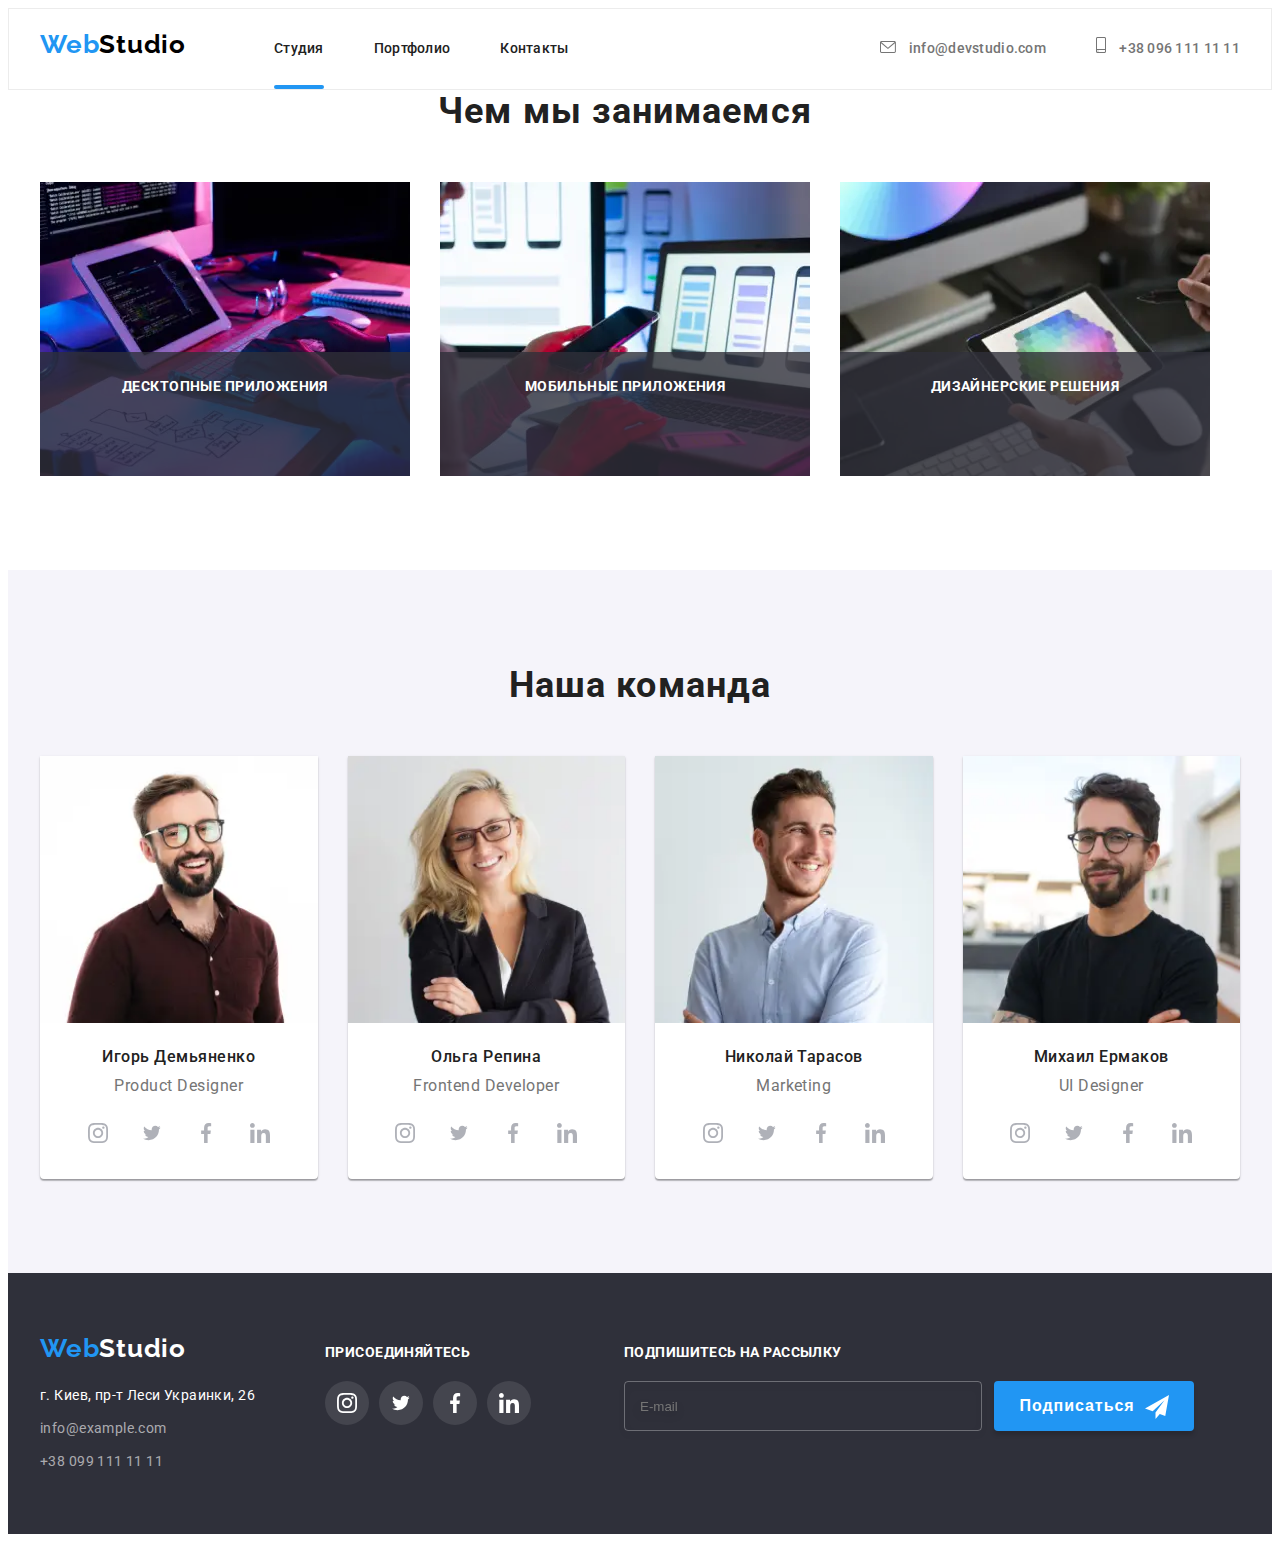
==== commit 19ed9c75: "Исправил секцию ворк" ====
--- a/index.html
+++ b/index.html
@@ -106,14 +106,14 @@
     </header>
     <main>
 <!------------------------------------MAIN----------------------------------->
-        <section class="main">
+        <!-- <section class="main">
             <div class="container">
                 <h1 class="main__text">Эффективные решения для вашего бизнеса</h1>
                 <button class="main__button" type="button" data-modal-open>Заказать услугу</button>
             </div>
-        </section>
+        </section> -->
 <!------------------------------------INFO----------------------------------->
-        <section class="info">
+        <!-- <section class="info">
             <div class="container">
                 <ul class="list info__list">
                     <li class="info__item">
@@ -160,25 +160,34 @@
                     </li>
                 </ul>
             </div>
-        </section>
+        </section> -->
 <!-----------------------------------WORK------------------------------------>
         <section class="work">
             <div class="container work-container">
                 <h2 class="work-title">Чем мы занимаемся</h2>
                 <ul class="list work-list">
                     <li class="work-item">
-                        <img class="work-img" src="./images/work/work.jpg" alt="разработчик пишет код на планшете"
-                            width="370" height="294">
+                        <picture>
+                            <source media="(min-width: 1200px"srcset="./images/work/work1.webp 1x, ./images/work/work1@2x.webp 2x" type="image/webp">
+                            <source media="(min-width: 1200px"srcset="./images/work/work1.jpg 1x, ./images/work/work1@2x.jpg 2x">
+                            <img class="work-img" src="#" alt="разработчик пишет код на планшете">
+                        </picture>
                         <p class="work-text">Десктопные приложения</p>
                     </li>
                     <li class="work-item">
-                        <img class="work-img" src="./images/work/work1.jpg" alt="разработчик работает за компьютером"
-                            width="370" height="294">
+                        <picture>
+                        <source media="(min-width: 1200px" srcset="./images/work/work2.webp 1x, ./images/work/work2@2x.webp 2x"type="image/webp">
+                        <source media="(min-width: 1200px" srcset="./images/work/work2.jpg 1x, ./images/work/work2@2x.jpg 2x">
+                        <img class="work-img" src="#" alt="разработчик пишет код на планшете">
+                        </picture>
                         <p class="work-text">Мобильные приложения</p>
                     </li>
                     <li class="work-item">
-                        <img class="work-img" src="./images/work/work2.jpg" alt="разработчик работает на планшете"
-                            width="370" height="294">
+                        <picture>
+                        <source media="(min-width: 1200px" srcset="./images/work/work3.webp 1x, ./images/work/work3@2x.webp 2x"type="image/webp">
+                        <source media="(min-width: 1200px" srcset="./images/work/work3.jpg 1x, ./images/work/work3@2x.jpg 2x">
+                        <img class="work-img" src="#" alt="разработчик пишет код на планшете">
+                        </picture>
                         <p class="work-text">Дизайнерские решения</p>
                     </li>
                 </ul>
@@ -373,7 +382,7 @@
             </div>
         </section>
 <!--------------------------------------CLIENTS------------------------------>
-        <section class="clients">
+        <!-- <section class="clients">
             <div class="container">
                 <h2 class="clients-title">Постоянные клиенты</h2>
                 <ul class="list clients-list">
@@ -422,7 +431,7 @@
                 </ul>
             </div>
         </section>
-    </main>
+    </main> -->
     <!--------------------------------FOOTER---------------------------------->
     <footer class="footer">
         <div class="container main-footer-container">
@@ -494,6 +503,7 @@
             </div>
         </div>
     </footer>
+<!--------------------------------------MODAL----------------------------------->
     <div class="backdrop is-hidden" data-modal>
         <div class="modal">
             <button type="button" class="close-btn" data-modal-close>
--- a/css/main.min.css
+++ b/css/main.min.css
@@ -1,2 +1,2 @@
-:root{--color: #212121;--second-color: #757575;--accent-color: #2196f3;--wite-color: #ffffff}.visually-hidden{position:absolute !important;clip:rect(1px 1px 1px 1px);clip:rect(1px, 1px, 1px, 1px);padding:0 !important;border:0 !important;height:1px !important;width:1px !important;overflow:hidden}h1,h2,h3,h4,p{margin-top:0;margin-bottom:0}ul,ol{margin-top:0;margin-bottom:0;padding-left:0}img{display:block;width:100%}.link{text-decoration:none}.list{list-style:none}body{font-family:Roboto, sans-serif;color:var(--color)}.container{width:100%;padding-left:15px;padding-right:15px}@media screen and (min-width: 480px){.container{width:480px;margin:0 auto}}@media screen and (min-width: 768px){.container{width:768px}}@media screen and (min-width: 1200px){.container{width:1200px}}.main__button{font-weight:700;font-size:16px;line-height:1.87;display:flex;align-items:center;text-align:center;box-shadow:0px 4px 4px rgba(0,0,0,0.15);border-radius:4px;letter-spacing:0.06em;color:var(--wite-color);background-color:var(--accent-color);cursor:pointer;padding:10px 32px;min-width:200px;margin:0 auto;border:none}.svg__bg{display:flex;align-items:center;justify-content:center;width:44px;height:44px;border-radius:50%;background-color:var(--wite-color);fill:#afb1b8;transition:fill 250ms cubic-bezier(0.4, 0, 0.2, 1),background-color 250ms cubic-bezier(0.4, 0, 0.2, 1)}.svg__bg:hover,.svg__bg:focus{background-color:var(--accent-color);fill:var(--wite-color)}.svg__bg--footer{background-color:rgba(255,255,255,0.1);fill:var(--wite-color)}.team-container{display:flex;justify-content:space-between}.backdrop{position:fixed;top:0;left:0;width:100vw;height:100vh;background-color:rgba(0,0,0,0.2);transition:opacity 500ms linear, visibility 500ms linear}.is-hidden{opacity:0;visibility:hidden;pointer-events:none}.modal{position:absolute;left:50%;top:50%;width:528px;height:580px;transform:translate(-50%, -50%);background-color:#ffffff;box-shadow:0px 1px 3px rgba(0,0,0,0.12),0px 1px 1px rgba(0,0,0,0.14),0px 2px 1px rgba(0,0,0,0.2);border-radius:4px;padding:40px}@media screen and (max-width: 1200px){.modal{width:450px;height:609px}}.close-btn{position:absolute;top:8px;right:8px;width:30px;height:30px;border-radius:50%;border:1px solid rgba(0,0,0,0.1);background-color:transparent;cursor:pointer;padding:0}.btn{width:11px;height:11px;fill:#000000}.btn:hover,.btn:focus{fill:var(--accent-color)}.modal-form{display:flex;flex-direction:column}.modal-form-span-icon{position:relative;display:block;margin-top:4px;margin-bottom:10px}.modal-imput{border:1px solid rgba(33,33,33,0.2);box-sizing:border-box;border-radius:4px;width:100%;height:40px;padding-left:42px;transition:border-color 250ms cubic-bezier(0.4, 0, 0.2, 1)}.modal-imput:focus{outline:none;border-color:var(--accent-color)}.modal-imput:focus+.modal-form-icon{fill:var(--accent-color)}.modal-lable-checkbox{display:flex;align-items:center;font-weight:400;font-size:14px;line-height:1.71;letter-spacing:0.03em;color:var(--second-color);margin-bottom:30px}@media screen and (max-width: 1200px){.modal-lable-checkbox{font-size:12px;line-height:1.17}}.modal-lable-checkbox::before{display:block;content:"";width:16px;height:15px;border:1px solid var(--color);cursor:pointer;border-radius:2px;margin-right:8px}.modal-title{font-weight:700;font-size:20px;line-height:1.15;text-align:center;letter-spacing:0.03em;color:var(--color);margin-bottom:12px}.modal-lable{font-weight:400;font-size:12px;line-height:1.17;letter-spacing:0.01em;color:var(--second-color)}.modal-form-icon{position:absolute;top:50%;left:12px;transform:translateY(-50%);transition:fill 250ms cubic-bezier(0.4, 0, 0.2, 1)}.modal-textarea{height:120px;margin-bottom:25px;margin-top:4px;padding:12px 16px;resize:none}.modal-checkbox:checked+.modal-lable-checkbox::before{background-image:url(../images/checkbox/check.svg);background-size:contain;border:none}.modal-link{font-weight:400;font-size:14px;line-height:1.71;letter-spacing:0.03em;color:var(--accent-color)}@media screen and (max-width: 1200px){.modal-link{font-size:12px;line-height:1.17}}.modal-btn{cursor:pointer;font-weight:700;font-size:16px;line-height:1.87;align-items:center;text-align:center;letter-spacing:0.06em;color:var(--wite-color);background-color:var(--accent-color);box-shadow:0px 4px 4px rgba(0,0,0,0.15);border-radius:4px;border:none;width:200px;height:50px;margin:0 auto}.navigation{display:none}@media screen and (min-width: 768px){.navigation{display:flex;margin-left:88px}}@media screen and (max-width: 768px){.mail{display:none}}.head{border:1px solid #ececec}@media screen and (max-width: 768px){.head{padding-top:22px;padding-bottom:22px}}.burger-btn{background-color:transparent;border:none;padding:0;line-height:0;margin-right:8px}.burger-btn__icon{width:40px;height:40px}@media screen and (min-width: 768px){.burger-btn{display:none}}.header__container{display:flex;align-items:center}@media screen and (max-width: 768px){.header__container{justify-content:space-between;align-items:center}}@media screen and (min-width: 1200px){.header__container{align-items:baseline}}.header__first-logo{font-family:Raleway, sans-serif;font-weight:700;font-size:26px;line-height:1.19;letter-spacing:0.03em;color:var(--accent-color);text-decoration:none}.header__second-logo--black{font-family:Raleway, sans-serif;font-weight:700;font-size:26px;line-height:1.19;letter-spacing:0.03em;color:#000000;text-decoration:none}.mobile.is-open{opacity:1;visibility:visible;pointer-events:auto}.mobile{opacity:0;visibility:hidden;pointer-events:none;position:fixed;z-index:100;left:0;top:0;width:100vw;height:100vh;background-color:var(--wite-color)}.mobile__container{position:relative;padding:48px 40px}.mobile-btn{top:10px;right:15px;border:none;width:40px;height:40px}.mobile-btn__svg{width:19px;height:19px}.mobile__list{margin-bottom:-32px}.mobile__item{margin-bottom:32px}.mobile__link{font-weight:500;font-size:40px;line-height:1.18;text-align:center;letter-spacing:0.02em;color:var(--color)}.mobile__link:hover{color:var(--accent-color)}.mobile__commun{margin-top:302px}.mobile__commun-item:not(:last-child){margin-bottom:32px}.mobile__commun-link{font-weight:500;font-size:34px;line-height:1.18;letter-spacing:0.02em;color:var(--accent-color)}.mobile__social-list{position:relative;display:flex;flex-wrap:wrap;margin-top:64px}@media screen and (max-width: 450px){.mobile__social-list{display:block}}.mobile__social-link{font-weight:500;font-size:18px;line-height:1.22;letter-spacing:0.02em;color:var(--accent-color)}.mobile__social-item:not(:last-child){margin-right:20px}.mobile__social-item:not(:last-child)::after{content:"";position:absolute;top:10px;width:22px;height:0px;border-bottom:1px solid rgba(33,33,33,0.2);transform:rotate(90deg)}.mail__commun-link{font-weight:500;font-size:24px;line-height:1.17;letter-spacing:0.02em;color:var(--second-color)}.header-svg{width:16px;height:12px;fill:currentColor;margin-right:10px}.mobile-svg{width:10px;height:16px}.header__link{display:block;font-family:Roboto, sans-serif;font-weight:500;font-size:14px;line-height:1.14;letter-spacing:0.02em;color:var(--color);padding-top:32px;padding-bottom:32px;transition:color 250ms cubic-bezier(0.4, 0, 0.2, 1)}.header__link.current::after{transform:scaleX(1)}.header__link::after{content:"";position:absolute;display:block;width:100%;height:4px;bottom:0;border-radius:2px;background-color:var(--accent-color);transition:transform 250ms cubic-bezier(0.4, 0, 0.2, 1);transform:scaleX(0)}.header__link:hover::after,.header__link:focus::after{transform:scaleX(1)}.header__link:hover,.header__link:focus{color:var(--accent-color)}.header__item{position:relative}.header__list{display:flex;align-items:center}.header__item:not(:last-child){margin-right:50px}.mail{display:none}@media screen and (min-width: 768px){.mail{display:block;margin-left:auto}}@media screen and (min-width: 1200px){.mail{display:flex;align-items:baseline}}@media screen and (min-width: 768px){.header__commun-item:not(:last-child){margin-bottom:10px}}@media screen and (min-width: 1200px){.header__commun-item:not(:last-child){margin-right:50px;margin-bottom:0}}.header__commun-link{font-family:Roboto, sans-serif;font-weight:500;font-size:14px;line-height:1.14;letter-spacing:0.02em;color:var(--second-color);transition:color 250ms cubic-bezier(0.4, 0, 0.2, 1)}.header__commun-link:hover,.header__commun-link:focus{color:var(--accent-color);fill:currentColor}.main{background-color:#2f303a;min-height:400px;background-image:linear-gradient(rgba(47,48,58,0.4), rgba(122,124,148,0.4)),url(../../images/hero/hero-mobile.jpg);background-position:center;background-size:cover;background-repeat:no-repeat;margin:0 auto;padding-top:118px;padding-bottom:118px}.main__text{font-weight:900;font-size:26px;line-height:1.62;text-align:center;letter-spacing:0.06em;text-transform:uppercase;color:var(--wite-color);margin:0 auto 30px auto;max-width:360px}@media screen and (min-width: 1200px){.main__text{font-size:44px;line-height:1.36;max-width:696px}}@media (min-device-pixel-ratio: 2) and (min-width: 280px), (min-resolution: 192dpi) and (min-width: 280px), (min-resolution: 2dppx) and (min-width: 280px){.main{background-image:linear-gradient(rgba(47,48,58,0.4), rgba(122,124,148,0.4)),url(../../images/hero/hero-mobile@2x.jpg)}}@media screen and (min-width: 768px){.main{background-image:linear-gradient(rgba(47,48,58,0.4), rgba(122,124,148,0.4)),url(../../images/hero/hero-tablet.jpg)}}@media (min-device-pixel-ratio: 2) and (min-width: 768px), (min-resolution: 192dpi) and (min-width: 768px), (min-resolution: 2dppx) and (min-width: 768px){.main{background-image:linear-gradient(rgba(47,48,58,0.4), rgba(122,124,148,0.4)),url(../../images/hero/hero-tablet@2x.jpg)}}@media screen and (min-width: 1200px){.main{background-image:linear-gradient(rgba(47,48,58,0.4), rgba(122,124,148,0.4)),url(../../images/hero/hero-desktop.jpg);padding-top:200px;padding-bottom:200px;max-width:1600px}}@media (min-device-pixel-ratio: 2) and (min-width: 1200px), (min-resolution: 192dpi) and (min-width: 1200px), (min-resolution: 2dppx) and (min-width: 1200px){.main{background-image:linear-gradient(rgba(47,48,58,0.4), rgba(122,124,148,0.4)),url(../../images/hero/hero-desktop@2x.jpg)}}.info{padding-top:60px;padding-bottom:60px}@media screen and (min-width: 1200px){.info{padding-top:94px;padding-bottom:94px}}.info__icons{width:100%;height:120px;background:#f5f4fa;border-radius:4px;margin-bottom:30px;display:flex;align-items:center;justify-content:center}.info__title{font-weight:700;font-size:14px;line-height:1.14;letter-spacing:0.03em;text-transform:uppercase;margin-bottom:10px;text-align:center}@media screen and (min-width: 768px){.info__title{text-align:left}}.info__text{font-weight:400;font-size:14px;line-height:1.71;letter-spacing:0.03em;color:var(--second-color);margin-bottom:30px}.info__list{margin-bottom:-30px}@media screen and (min-width: 768px){.info__list{display:flex;flex-wrap:wrap;margin-left:-30px}}@media screen and (min-width: 768px){.info .info__item{flex-basis:calc((100% - 60px) / 2);margin-left:30px}}@media screen and (min-width: 1200px){.info .info__item{flex-basis:calc((100% - 120px) / 4)}}.work{display:none;padding-bottom:94px}@media screen and (min-width: 1200px){.work{display:block}}.work-title{font-weight:700;font-size:36px;line-height:1.17;text-align:center;letter-spacing:0.03em;width:1170px;margin-bottom:50px}.work-list{display:flex;text-align:center;width:1170px;margin-right:-30px}.work-item{margin-right:30px;position:relative}.work-text{font-weight:700;width:370px;height:70px;padding-top:27px;padding-bottom:27px;color:var(--wite-color);background-color:rgba(47,48,58,0.8);font-size:14px;line-height:1.14;position:absolute;letter-spacing:0.03em;bottom:0;text-transform:uppercase}.team{background-color:#f5f4fa;padding-top:60px;padding-bottom:60px}@media screen and (min-width: 1200px){.team{padding-top:94px;padding-bottom:94px}}.team-title{font-weight:700;font-size:28px;line-height:1.19;text-align:center;letter-spacing:0.03em;margin-bottom:30px}@media screen and (min-width: 1200px){.team-title{font-size:36px;line-height:1.17;margin-bottom:50px}}.team-list{margin-bottom:-30px}@media screen and (min-width: 768px){.team-list{display:flex;flex-wrap:wrap;margin-left:-30px}}.team-item{background:var(--wite-color);box-shadow:0px 1px 3px rgba(0,0,0,0.12),0px 1px 1px rgba(0,0,0,0.14),0px 2px 1px rgba(0,0,0,0.2);border-radius:0px 0px 4px 4px;width:100%;margin-bottom:30px}@media screen and (min-width: 768px){.team-item{flex-basis:calc((100% - 60px) / 2);margin-left:30px}}@media screen and (min-width: 1200px){.team-item{flex-basis:calc((100% - 120px) / 4)}}.team-name{font-weight:500;font-size:16px;line-height:1.19;text-align:center;letter-spacing:0.03em;margin-bottom:10px}.team-position{font-weight:400;font-size:16px;line-height:1.19;text-align:center;letter-spacing:0.03em;color:var(--second-color);margin-bottom:16px}.team-mobile-link{display:flex;justify-content:center;margin-right:-10px}.team-info{padding:24px}.team-mobile-svg{margin-right:10px}.clients{margin:0 auto;padding-top:60px;padding-bottom:60px}@media screen and (min-width: 1200px){.clients{padding-top:94px;padding-bottom:94px}}.clients-title{font-weight:bold;font-size:28px;line-height:1.19;text-align:center;letter-spacing:0.03em;color:var(--color);margin-bottom:30px}@media screen and (min-width: 1200px){.clients-title{font-size:36px;line-height:1.17;margin-bottom:50px}}.clients-list{margin-bottom:-30px;display:flex;flex-wrap:wrap;justify-content:center;margin-left:-30px}.clients-item{height:90px;width:100%;min-width:108px;margin-bottom:30px;flex-basis:calc((100% - 60px) / 2);margin-left:30px}@media screen and (min-width: 768px){.clients-item{flex-basis:calc((100% - 90px) / 3)}}@media screen and (min-width: 1200px){.clients-item{flex-basis:calc((100% - 180px) / 6)}}.clients-button{border:1px solid #afb1b8;background-color:var(--wite-color);box-sizing:border-box;border-radius:4px;cursor:pointer;width:100%;height:92px;fill:#afb1b8;transition:fill 250ms cubic-bezier(0.4, 0, 0.2, 1),border 250ms cubic-bezier(0.4, 0, 0.2, 1)}.clients-button:hover,.clients-button:focus{border:1px solid var(--accent-color);fill:var(--accent-color)}.footer{background-color:#2f303a;padding-top:60px;padding-bottom:60px}.footer-list{margin-top:20px;margin-bottom:-8px}@media screen and (min-width: 1200px){.footer-list{margin-bottom:-9px}}.footer-text{font-weight:bold;font-size:14px;line-height:1.14;letter-spacing:0.03em;text-transform:uppercase;color:var(--wite-color);margin-bottom:20px}@media screen and (max-width: 768px){.footer-text{margin-top:60px}}@media screen and (min-width: 1200px){.footer-text{text-align:left}}.footer-form-section{margin-left:93px}@media screen and (max-width: 768px){.footer-form-section{margin-top:60px;margin-left:0}}@media screen and (min-width: 768px){.footer-form-section{margin-top:60px;margin-left:0}}@media screen and (min-width: 1200px){.footer-form-section{margin-top:0;margin-left:93px}}.footer-form-name{font-weight:700;font-size:14px;line-height:1.14;letter-spacing:0.03em;text-transform:uppercase;color:var(--wite-color)}@media screen and (min-width: 1200px){.footer-form-name{text-align:left}}.footer-imput{border:1px solid rgba(255,255,255,0.3);box-sizing:border-box;filter:drop-shadow(0px 4px 4px rgba(0,0,0,0.15));border-radius:4px;background-color:transparent;padding:16px 15px;width:100%;height:50px;margin-top:20px;color:var(--wite-color)}@media screen and (min-width: 768px){.footer-imput{width:450px}}@media screen and (min-width: 1200px){.footer-imput{width:358px}}.footer-form{display:block}@media screen and (min-width: 1200px){.footer-form{display:flex;align-items:baseline}}.footer-form-btn{cursor:pointer;margin-top:20px;background:var(--accent-color);box-shadow:0px 4px 4px rgba(0,0,0,0.15);border-radius:4px;border:none;width:200px;height:50px;font-weight:700;font-size:16px;line-height:1.87;letter-spacing:0.06em;color:var(--wite-color)}@media screen and (min-width: 1200px){.footer-form-btn{margin-left:12px;margin-top:0}}.footer-form-icon{margin-left:10px;vertical-align:middle;align-items:center}.main-footer-container{text-align:center}@media screen and (min-width: 1200px){.main-footer-container{display:flex;justify-content:flex-start;align-items:baseline}}.first-logo-footer{font-family:Raleway, sans-serif;font-weight:700;font-size:24px;line-height:1.17;letter-spacing:0.03em;color:var(--accent-color);text-decoration:none}@media screen and (min-width: 1200px){.first-logo-footer{font-size:26px;line-height:1.19}}.header__second-logo--white{font-family:Raleway, sans-serif;font-weight:700;font-size:24px;line-height:1.17;letter-spacing:0.03em;color:var(--wite-color);text-decoration:none}@media screen and (min-width: 1200px){.header__second-logo--white{font-size:26px;line-height:1.19}}.contact-item{margin-bottom:8px}@media screen and (min-width: 1200px){.contact-item{margin-bottom:9px}}.contact-address{font-style:normal;font-weight:400;font-size:14px;line-height:1.71;letter-spacing:0.03em;color:var(--wite-color)}.contact-link{font-family:Roboto, sans-serif;font-style:normal;font-weight:400;font-size:14px;line-height:1.71;letter-spacing:0.03em;color:rgba(255,255,255,0.6);text-decoration:none}@media screen and (min-width: 768px){.footer-tablet{display:flex;align-items:baseline;justify-content:center}.footer-tablet-link{margin-left:165px}}@media screen and (min-width: 1200px){.main-footer-container{display:flex;justify-content:flex-start;align-items:baseline}.footer-tablet-link{margin-left:70px}}.portfolio-section{padding-top:94px;padding-bottom:94px}.menu-container{padding-top:94px;padding-bottom:50px}.portfolio-list{display:flex;margin-bottom:50px}.menu-button{font-family:Roboto, sans-serif;font-weight:500;font-size:16px;line-height:1.6;text-align:center;letter-spacing:0.03em;color:var(--color);background-color:#f5f4fa;cursor:pointer;padding:6px 22px;background:#f5f4fa;border-radius:4px;border:none;transition:color 250ms cubic-bezier(0.4, 0, 0.2, 1),background-color 250ms cubic-bezier(0.4, 0, 0.2, 1)}.menu-button:hover,.menu-button:focus{background-color:var(--accent-color);color:var(--wite-color);background:#2196f3;box-shadow:0px 3px 1px rgba(0,0,0,0.1),0px 1px 2px rgba(0,0,0,0.08),0px 2px 2px rgba(0,0,0,0.12);border-radius:4px}.projects-name{font-weight:700;font-size:18px;line-height:2;letter-spacing:0.06em;color:var(--color)}.projects-service{font-weight:400;font-size:16px;line-height:1.9;letter-spacing:0.03em;color:var(--second-color)}.info-projects{padding-left:24px;padding-right:auto;padding-top:20px;padding-bottom:20px}.project-text{position:absolute;top:0;left:0;width:100%;height:100%;background-color:rgba(33,150,243,0.9);color:var(--wite-color);font-size:18px;line-height:1.55;letter-spacing:0.03em;overflow:auto;transform:translateY(100%);transition:transform 250ms linear;padding:63px 24px 63px 24px}.projects-title{background:var(--wite-color);border:1px solid #eeeeee;box-sizing:border-box;margin-bottom:30px;transition:box-shadow 250ms cubic-bezier(0.4, 0, 0.2, 1)}.projects-title:hover .project-text,.projects-title:focus .project-text{transform:translateY(0%)}.projects-title:hover,.projects-title:focus{background:#ffffff;border:1px solid #eeeeee;box-sizing:border-box;box-shadow:0px 1px 1px rgba(0,0,0,0.12),0px 4px 4px rgba(0,0,0,0.06),1px 4px 6px rgba(0,0,0,0.16)}.projects-img-div{position:relative;overflow:hidden}.projects-link{display:block;text-decoration:none}.portfolio-list{justify-content:center}.menu-title:not(:last-child){margin-right:8px}.second-portfolio-list{display:flex;flex-wrap:wrap;justify-content:space-between}
+:root{--color: #212121;--second-color: #757575;--accent-color: #2196f3;--wite-color: #ffffff}.visually-hidden{position:absolute !important;clip:rect(1px 1px 1px 1px);clip:rect(1px, 1px, 1px, 1px);padding:0 !important;border:0 !important;height:1px !important;width:1px !important;overflow:hidden}h1,h2,h3,h4,p{margin-top:0;margin-bottom:0}ul,ol{margin-top:0;margin-bottom:0;padding-left:0}img{display:block;width:100%}.link{text-decoration:none}.list{list-style:none}body{font-family:Roboto, sans-serif;color:var(--color)}.container{width:100%;padding-left:15px;padding-right:15px}@media screen and (min-width: 480px){.container{width:480px;margin:0 auto}}@media screen and (min-width: 768px){.container{width:768px}}@media screen and (min-width: 1200px){.container{width:1200px}}.main__button{font-weight:700;font-size:16px;line-height:1.87;display:flex;align-items:center;text-align:center;box-shadow:0px 4px 4px rgba(0,0,0,0.15);border-radius:4px;letter-spacing:0.06em;color:var(--wite-color);background-color:var(--accent-color);cursor:pointer;padding:10px 32px;min-width:200px;margin:0 auto;border:none}.svg__bg{display:flex;align-items:center;justify-content:center;width:44px;height:44px;border-radius:50%;background-color:var(--wite-color);fill:#afb1b8;transition:fill 250ms cubic-bezier(0.4, 0, 0.2, 1),background-color 250ms cubic-bezier(0.4, 0, 0.2, 1)}.svg__bg:hover,.svg__bg:focus{background-color:var(--accent-color);fill:var(--wite-color)}.svg__bg--footer{background-color:rgba(255,255,255,0.1);fill:var(--wite-color)}.team-container{display:flex;justify-content:space-between}.backdrop{position:fixed;top:0;left:0;width:100vw;height:100vh;background-color:rgba(0,0,0,0.2);transition:opacity 500ms linear, visibility 500ms linear}.is-hidden{opacity:0;visibility:hidden;pointer-events:none}.modal{position:absolute;left:50%;top:50%;width:528px;height:580px;transform:translate(-50%, -50%);background-color:#ffffff;box-shadow:0px 1px 3px rgba(0,0,0,0.12),0px 1px 1px rgba(0,0,0,0.14),0px 2px 1px rgba(0,0,0,0.2);border-radius:4px;padding:40px}@media screen and (max-width: 1200px){.modal{width:450px;height:609px}}.close-btn{position:absolute;top:8px;right:8px;width:30px;height:30px;border-radius:50%;border:1px solid rgba(0,0,0,0.1);background-color:transparent;cursor:pointer;padding:0}.btn{width:11px;height:11px;fill:#000000}.btn:hover,.btn:focus{fill:var(--accent-color)}.modal-form{display:flex;flex-direction:column}.modal-form-span-icon{position:relative;display:block;margin-top:4px;margin-bottom:10px}.modal-imput{border:1px solid rgba(33,33,33,0.2);box-sizing:border-box;border-radius:4px;width:100%;height:40px;padding-left:42px;transition:border-color 250ms cubic-bezier(0.4, 0, 0.2, 1)}.modal-imput:focus{outline:none;border-color:var(--accent-color)}.modal-imput:focus+.modal-form-icon{fill:var(--accent-color)}.modal-lable-checkbox{display:flex;align-items:center;font-weight:400;font-size:14px;line-height:1.71;letter-spacing:0.03em;color:var(--second-color);margin-bottom:30px}@media screen and (max-width: 1200px){.modal-lable-checkbox{font-size:12px;line-height:1.17}}.modal-lable-checkbox::before{display:block;content:"";width:16px;height:15px;border:1px solid var(--color);cursor:pointer;border-radius:2px;margin-right:8px}.modal-title{font-weight:700;font-size:20px;line-height:1.15;text-align:center;letter-spacing:0.03em;color:var(--color);margin-bottom:12px}.modal-lable{font-weight:400;font-size:12px;line-height:1.17;letter-spacing:0.01em;color:var(--second-color)}.modal-form-icon{position:absolute;top:50%;left:12px;transform:translateY(-50%);transition:fill 250ms cubic-bezier(0.4, 0, 0.2, 1)}.modal-textarea{height:120px;margin-bottom:25px;margin-top:4px;padding:12px 16px;resize:none}.modal-checkbox:checked+.modal-lable-checkbox::before{background-image:url(../images/checkbox/check.svg);background-size:contain;border:none}.modal-link{font-weight:400;font-size:14px;line-height:1.71;letter-spacing:0.03em;color:var(--accent-color)}@media screen and (max-width: 1200px){.modal-link{font-size:12px;line-height:1.17}}.modal-btn{cursor:pointer;font-weight:700;font-size:16px;line-height:1.87;align-items:center;text-align:center;letter-spacing:0.06em;color:var(--wite-color);background-color:var(--accent-color);box-shadow:0px 4px 4px rgba(0,0,0,0.15);border-radius:4px;border:none;width:200px;height:50px;margin:0 auto}.header-svg{width:16px;height:12px;fill:currentColor;margin-right:10px}.mobile-svg{width:10px;height:16px}.header__link{display:block;font-family:Roboto, sans-serif;font-weight:500;font-size:14px;line-height:1.14;letter-spacing:0.02em;color:var(--color);padding-top:32px;padding-bottom:32px;transition:color 250ms cubic-bezier(0.4, 0, 0.2, 1)}.header__link.current::after{transform:scaleX(1)}.header__link::after{content:"";position:absolute;display:block;width:100%;height:4px;bottom:0;border-radius:2px;background-color:var(--accent-color);transition:transform 250ms cubic-bezier(0.4, 0, 0.2, 1);transform:scaleX(0)}.header__link:hover::after,.header__link:focus::after{transform:scaleX(1)}.header__link:hover,.header__link:focus{color:var(--accent-color)}.header__item{position:relative}.header__list{display:flex;align-items:center}.header__item:not(:last-child){margin-right:50px}.mail{display:none}@media screen and (min-width: 768px){.mail{display:block;margin-left:auto}}@media screen and (min-width: 1200px){.mail{display:flex;align-items:baseline}}@media screen and (min-width: 768px){.header__commun-item:not(:last-child){margin-bottom:10px}}@media screen and (min-width: 1200px){.header__commun-item:not(:last-child){margin-right:50px;margin-bottom:0}}.header__commun-link{font-family:Roboto, sans-serif;font-weight:500;font-size:14px;line-height:1.14;letter-spacing:0.02em;color:var(--second-color);transition:color 250ms cubic-bezier(0.4, 0, 0.2, 1)}.header__commun-link:hover,.header__commun-link:focus{color:var(--accent-color);fill:currentColor}.navigation{display:none}@media screen and (min-width: 768px){.navigation{display:flex;margin-left:88px}}@media screen and (max-width: 768px){.mail{display:none}}.head{border:1px solid #ececec}@media screen and (max-width: 768px){.head{padding-top:22px;padding-bottom:22px}}.burger-btn{background-color:transparent;border:none;padding:0;line-height:0;margin-right:8px}.burger-btn__icon{width:40px;height:40px}@media screen and (min-width: 768px){.burger-btn{display:none}}.header__container{display:flex;align-items:center}@media screen and (max-width: 768px){.header__container{justify-content:space-between;align-items:center}}@media screen and (min-width: 1200px){.header__container{align-items:baseline}}.header__first-logo{font-family:Raleway, sans-serif;font-weight:700;font-size:26px;line-height:1.19;letter-spacing:0.03em;color:var(--accent-color);text-decoration:none}.header__second-logo--black{font-family:Raleway, sans-serif;font-weight:700;font-size:26px;line-height:1.19;letter-spacing:0.03em;color:#000000;text-decoration:none}.mobile.is-open{opacity:1;visibility:visible;pointer-events:auto}.mobile{opacity:0;visibility:hidden;pointer-events:none;position:fixed;z-index:100;left:0;top:0;width:100vw;height:100vh;background-color:var(--wite-color)}.mobile__container{position:relative;padding:48px 40px}.mobile-btn{top:10px;right:15px;border:none;width:40px;height:40px}.mobile-btn__svg{width:19px;height:19px}.mobile__list{margin-bottom:-32px}.mobile__item{margin-bottom:32px}.mobile__link{font-weight:500;font-size:40px;line-height:1.18;text-align:center;letter-spacing:0.02em;color:var(--color)}.mobile__link:hover{color:var(--accent-color)}.mobile__commun{margin-top:302px}.mobile__commun-item:not(:last-child){margin-bottom:32px}.mobile__commun-link{font-weight:500;font-size:34px;line-height:1.18;letter-spacing:0.02em;color:var(--accent-color)}.mobile__social-list{position:relative;display:flex;flex-wrap:wrap;margin-top:64px}@media screen and (max-width: 450px){.mobile__social-list{display:block}}.mobile__social-link{font-weight:500;font-size:18px;line-height:1.22;letter-spacing:0.02em;color:var(--accent-color)}.mobile__social-item:not(:last-child){margin-right:20px}.mobile__social-item:not(:last-child)::after{content:"";position:absolute;top:10px;width:22px;height:0px;border-bottom:1px solid rgba(33,33,33,0.2);transform:rotate(90deg)}.mail__commun-link{font-weight:500;font-size:24px;line-height:1.17;letter-spacing:0.02em;color:var(--second-color)}.main{background-color:#2f303a;min-height:400px;background-image:linear-gradient(rgba(47,48,58,0.4), rgba(122,124,148,0.4)),url(../../images/hero/hero-mobile.jpg);background-position:center;background-size:cover;background-repeat:no-repeat;margin:0 auto;padding-top:118px;padding-bottom:118px}.main__text{font-weight:900;font-size:26px;line-height:1.62;text-align:center;letter-spacing:0.06em;text-transform:uppercase;color:var(--wite-color);margin:0 auto 30px auto;max-width:360px}@media screen and (min-width: 1200px){.main__text{font-size:44px;line-height:1.36;max-width:696px}}@media (min-device-pixel-ratio: 2) and (min-width: 280px), (min-resolution: 192dpi) and (min-width: 280px), (min-resolution: 2dppx) and (min-width: 280px){.main{background-image:linear-gradient(rgba(47,48,58,0.4), rgba(122,124,148,0.4)),url(../../images/hero/hero-mobile@2x.jpg)}}@media screen and (min-width: 768px){.main{background-image:linear-gradient(rgba(47,48,58,0.4), rgba(122,124,148,0.4)),url(../../images/hero/hero-tablet.jpg)}}@media (min-device-pixel-ratio: 2) and (min-width: 768px), (min-resolution: 192dpi) and (min-width: 768px), (min-resolution: 2dppx) and (min-width: 768px){.main{background-image:linear-gradient(rgba(47,48,58,0.4), rgba(122,124,148,0.4)),url(../../images/hero/hero-tablet@2x.jpg)}}@media screen and (min-width: 1200px){.main{background-image:linear-gradient(rgba(47,48,58,0.4), rgba(122,124,148,0.4)),url(../../images/hero/hero-desktop.jpg);padding-top:200px;padding-bottom:200px;max-width:1600px}}@media (min-device-pixel-ratio: 2) and (min-width: 1200px), (min-resolution: 192dpi) and (min-width: 1200px), (min-resolution: 2dppx) and (min-width: 1200px){.main{background-image:linear-gradient(rgba(47,48,58,0.4), rgba(122,124,148,0.4)),url(../../images/hero/hero-desktop@2x.jpg)}}.info{padding-top:60px;padding-bottom:60px}@media screen and (min-width: 1200px){.info{padding-top:94px;padding-bottom:94px}}.info__icons{width:100%;height:120px;background:#f5f4fa;border-radius:4px;margin-bottom:30px;display:flex;align-items:center;justify-content:center}.info__title{font-weight:700;font-size:14px;line-height:1.14;letter-spacing:0.03em;text-transform:uppercase;margin-bottom:10px;text-align:center}@media screen and (min-width: 768px){.info__title{text-align:left}}.info__text{font-weight:400;font-size:14px;line-height:1.71;letter-spacing:0.03em;color:var(--second-color);margin-bottom:30px}.info__list{margin-bottom:-30px}@media screen and (min-width: 768px){.info__list{display:flex;flex-wrap:wrap;margin-left:-30px}}@media screen and (min-width: 768px){.info .info__item{flex-basis:calc((100% - 60px) / 2);margin-left:30px}}@media screen and (min-width: 1200px){.info .info__item{flex-basis:calc((100% - 120px) / 4)}}.work{display:none;padding-bottom:94px}@media screen and (min-width: 1200px){.work{display:block}}.work-title{font-weight:700;font-size:36px;line-height:1.17;text-align:center;letter-spacing:0.03em;width:1170px;margin-bottom:50px}.work-list{display:flex;text-align:center;width:1170px;margin-right:-30px}.work-item{margin-right:30px;position:relative}.work-text{font-weight:700;width:370px;height:70px;padding-top:27px;padding-bottom:27px;color:var(--wite-color);background-color:rgba(47,48,58,0.8);font-size:14px;line-height:1.14;position:absolute;letter-spacing:0.03em;bottom:0;text-transform:uppercase}.work-img{width:370px;height:294px}.team{background-color:#f5f4fa;padding-top:60px;padding-bottom:60px}@media screen and (min-width: 1200px){.team{padding-top:94px;padding-bottom:94px}}.team-title{font-weight:700;font-size:28px;line-height:1.19;text-align:center;letter-spacing:0.03em;margin-bottom:30px}@media screen and (min-width: 1200px){.team-title{font-size:36px;line-height:1.17;margin-bottom:50px}}.team-list{margin-bottom:-30px}@media screen and (min-width: 768px){.team-list{display:flex;flex-wrap:wrap;margin-left:-30px}}.team-item{background:var(--wite-color);box-shadow:0px 1px 3px rgba(0,0,0,0.12),0px 1px 1px rgba(0,0,0,0.14),0px 2px 1px rgba(0,0,0,0.2);border-radius:0px 0px 4px 4px;width:100%;margin-bottom:30px}@media screen and (min-width: 768px){.team-item{flex-basis:calc((100% - 60px) / 2);margin-left:30px}}@media screen and (min-width: 1200px){.team-item{flex-basis:calc((100% - 120px) / 4)}}.team-name{font-weight:500;font-size:16px;line-height:1.19;text-align:center;letter-spacing:0.03em;margin-bottom:10px}.team-position{font-weight:400;font-size:16px;line-height:1.19;text-align:center;letter-spacing:0.03em;color:var(--second-color);margin-bottom:16px}.team-mobile-link{display:flex;justify-content:center;margin-right:-10px}.team-info{padding:24px}.team-mobile-svg{margin-right:10px}.clients{margin:0 auto;padding-top:60px;padding-bottom:60px}@media screen and (min-width: 1200px){.clients{padding-top:94px;padding-bottom:94px}}.clients-title{font-weight:bold;font-size:28px;line-height:1.19;text-align:center;letter-spacing:0.03em;color:var(--color);margin-bottom:30px}@media screen and (min-width: 1200px){.clients-title{font-size:36px;line-height:1.17;margin-bottom:50px}}.clients-list{margin-bottom:-30px;display:flex;flex-wrap:wrap;justify-content:center;margin-left:-30px}.clients-item{height:90px;width:100%;min-width:108px;margin-bottom:30px;flex-basis:calc((100% - 60px) / 2);margin-left:30px}@media screen and (min-width: 768px){.clients-item{flex-basis:calc((100% - 90px) / 3)}}@media screen and (min-width: 1200px){.clients-item{flex-basis:calc((100% - 180px) / 6)}}.clients-button{border:1px solid #afb1b8;background-color:var(--wite-color);box-sizing:border-box;border-radius:4px;cursor:pointer;width:100%;height:92px;fill:#afb1b8;transition:fill 250ms cubic-bezier(0.4, 0, 0.2, 1),border 250ms cubic-bezier(0.4, 0, 0.2, 1)}.clients-button:hover,.clients-button:focus{border:1px solid var(--accent-color);fill:var(--accent-color)}.footer{background-color:#2f303a;padding-top:60px;padding-bottom:60px}.footer-list{margin-top:20px;margin-bottom:-8px}@media screen and (min-width: 1200px){.footer-list{margin-bottom:-9px}}@media screen and (min-width: 1200px){.footer-container{text-align:left}}.footer-text{font-weight:bold;font-size:14px;line-height:1.14;letter-spacing:0.03em;text-transform:uppercase;color:var(--wite-color);margin-bottom:20px}@media screen and (max-width: 768px){.footer-text{margin-top:60px}}@media screen and (min-width: 1200px){.footer-text{text-align:left}}.footer-form-section{margin-left:93px}@media screen and (max-width: 768px){.footer-form-section{margin-top:60px;margin-left:0}}@media screen and (min-width: 768px){.footer-form-section{margin-top:60px;margin-left:0}}@media screen and (min-width: 1200px){.footer-form-section{margin-top:0;margin-left:93px}}.footer-form-name{font-weight:700;font-size:14px;line-height:1.14;letter-spacing:0.03em;text-transform:uppercase;color:var(--wite-color)}@media screen and (min-width: 1200px){.footer-form-name{text-align:left}}.footer-imput{border:1px solid rgba(255,255,255,0.3);box-sizing:border-box;filter:drop-shadow(0px 4px 4px rgba(0,0,0,0.15));border-radius:4px;background-color:transparent;padding:16px 15px;width:100%;height:50px;margin-top:20px;color:var(--wite-color)}@media screen and (min-width: 768px){.footer-imput{width:450px}}@media screen and (min-width: 1200px){.footer-imput{width:358px}}.footer-form{display:block}@media screen and (min-width: 1200px){.footer-form{display:flex;align-items:baseline}}.footer-form-btn{cursor:pointer;margin-top:20px;background:var(--accent-color);box-shadow:0px 4px 4px rgba(0,0,0,0.15);border-radius:4px;border:none;width:200px;height:50px;font-weight:700;font-size:16px;line-height:1.87;letter-spacing:0.06em;color:var(--wite-color)}@media screen and (min-width: 1200px){.footer-form-btn{margin-left:12px;margin-top:0}}.footer-form-icon{margin-left:10px;vertical-align:middle;align-items:center}.main-footer-container{text-align:center}@media screen and (min-width: 1200px){.main-footer-container{display:flex;justify-content:flex-start;align-items:baseline}}.first-logo-footer{font-family:Raleway, sans-serif;font-weight:700;font-size:24px;line-height:1.17;letter-spacing:0.03em;color:var(--accent-color);text-decoration:none}@media screen and (min-width: 1200px){.first-logo-footer{font-size:26px;line-height:1.19}}.header__second-logo--white{font-family:Raleway, sans-serif;font-weight:700;font-size:24px;line-height:1.17;letter-spacing:0.03em;color:var(--wite-color);text-decoration:none}@media screen and (min-width: 1200px){.header__second-logo--white{font-size:26px;line-height:1.19}}.contact-item{margin-bottom:8px}@media screen and (min-width: 1200px){.contact-item{margin-bottom:9px}}.contact-address{font-style:normal;font-weight:400;font-size:14px;line-height:1.71;letter-spacing:0.03em;color:var(--wite-color)}.contact-link{font-style:normal;font-weight:400;font-size:14px;line-height:1.71;letter-spacing:0.03em;color:rgba(255,255,255,0.6);text-decoration:none}@media screen and (min-width: 768px){.footer-tablet{display:flex;align-items:baseline;justify-content:center}.footer-tablet-link{margin-left:165px}}@media screen and (min-width: 1200px){.main-footer-container{display:flex;justify-content:flex-start;align-items:baseline}.footer-tablet-link{margin-left:70px}}.portfolio-section{padding-top:94px;padding-bottom:94px}.menu-container{padding-top:94px;padding-bottom:50px}.portfolio-list{display:flex;margin-bottom:50px}.menu-button{font-family:Roboto, sans-serif;font-weight:500;font-size:16px;line-height:1.6;text-align:center;letter-spacing:0.03em;color:var(--color);background-color:#f5f4fa;cursor:pointer;padding:6px 22px;background:#f5f4fa;border-radius:4px;border:none;transition:color 250ms cubic-bezier(0.4, 0, 0.2, 1),background-color 250ms cubic-bezier(0.4, 0, 0.2, 1)}.menu-button:hover,.menu-button:focus{background-color:var(--accent-color);color:var(--wite-color);background:#2196f3;box-shadow:0px 3px 1px rgba(0,0,0,0.1),0px 1px 2px rgba(0,0,0,0.08),0px 2px 2px rgba(0,0,0,0.12);border-radius:4px}.projects-name{font-weight:700;font-size:18px;line-height:2;letter-spacing:0.06em;color:var(--color)}.projects-service{font-weight:400;font-size:16px;line-height:1.9;letter-spacing:0.03em;color:var(--second-color)}.info-projects{padding-left:24px;padding-right:auto;padding-top:20px;padding-bottom:20px}.project-text{position:absolute;top:0;left:0;width:100%;height:100%;background-color:rgba(33,150,243,0.9);color:var(--wite-color);font-size:18px;line-height:1.55;letter-spacing:0.03em;overflow:auto;transform:translateY(100%);transition:transform 250ms linear;padding:63px 24px 63px 24px}.projects-title{background:var(--wite-color);border:1px solid #eeeeee;box-sizing:border-box;margin-bottom:30px;transition:box-shadow 250ms cubic-bezier(0.4, 0, 0.2, 1)}.projects-title:hover .project-text,.projects-title:focus .project-text{transform:translateY(0%)}.projects-title:hover,.projects-title:focus{background:#ffffff;border:1px solid #eeeeee;box-sizing:border-box;box-shadow:0px 1px 1px rgba(0,0,0,0.12),0px 4px 4px rgba(0,0,0,0.06),1px 4px 6px rgba(0,0,0,0.16)}.projects-img-div{position:relative;overflow:hidden}.projects-link{display:block;text-decoration:none}.portfolio-list{justify-content:center}.menu-title:not(:last-child){margin-right:8px}.second-portfolio-list{display:flex;flex-wrap:wrap;justify-content:space-between}
 /*# sourceMappingURL=main.min.css.map */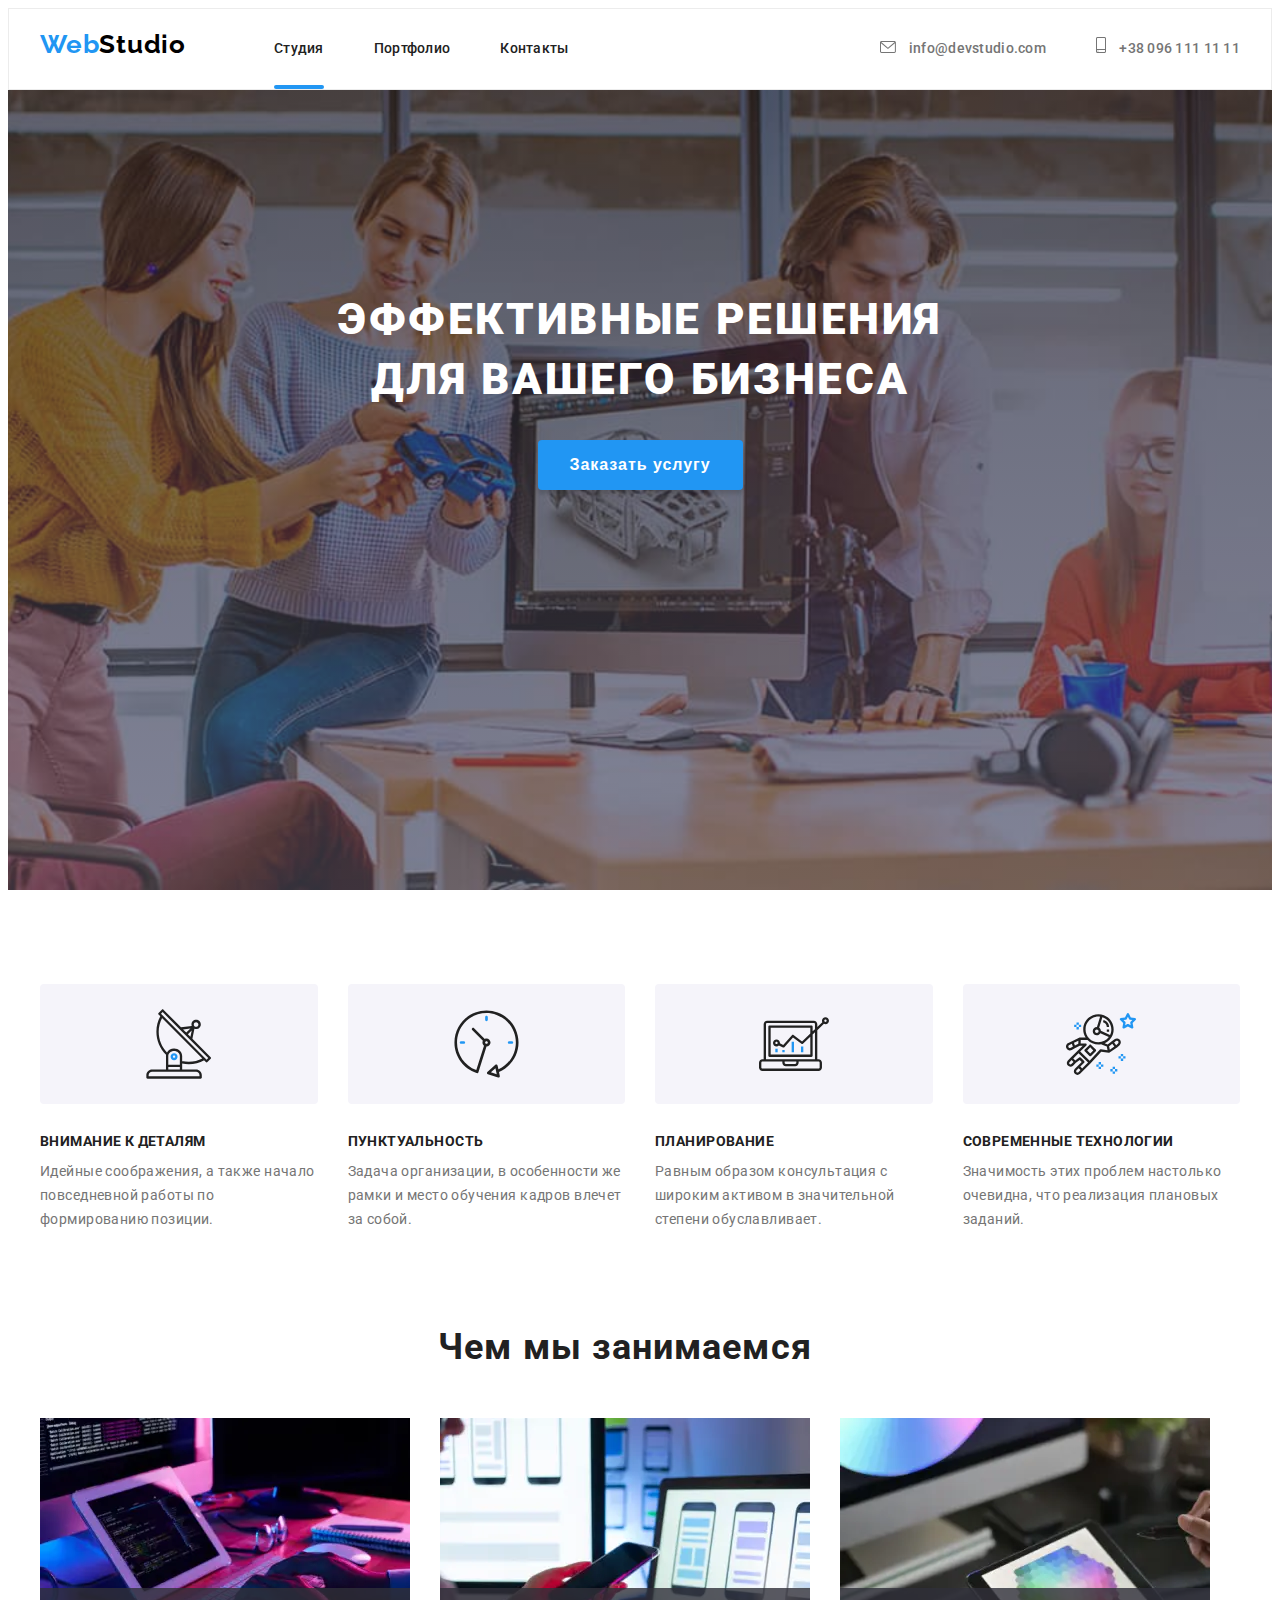
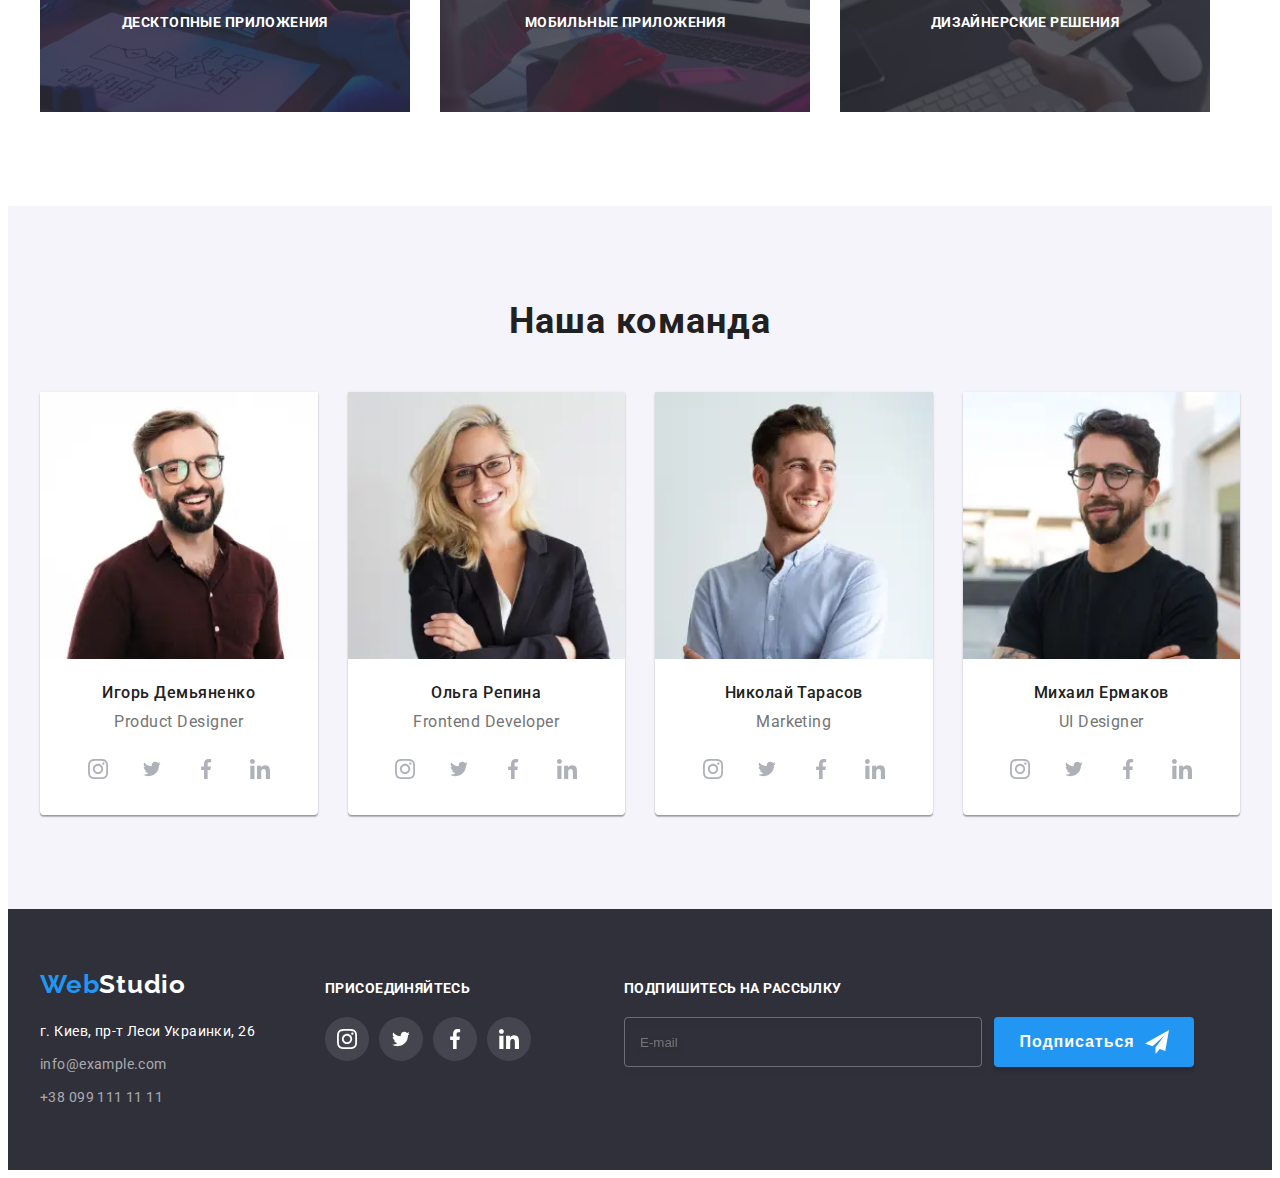
==== commit 942268ad: "Исправил бэкграунд секции героя" ====
--- a/index.html
+++ b/index.html
@@ -106,14 +106,14 @@
     </header>
     <main>
 <!------------------------------------MAIN----------------------------------->
-        <!-- <section class="main">
+        <section class="main">
             <div class="container">
                 <h1 class="main__text">Эффективные решения для вашего бизнеса</h1>
                 <button class="main__button" type="button" data-modal-open>Заказать услугу</button>
             </div>
-        </section> -->
+        </section>
 <!------------------------------------INFO----------------------------------->
-        <!-- <section class="info">
+        <section class="info">
             <div class="container">
                 <ul class="list info__list">
                     <li class="info__item">
@@ -160,7 +160,7 @@
                     </li>
                 </ul>
             </div>
-        </section> -->
+        </section>
 <!-----------------------------------WORK------------------------------------>
         <section class="work">
             <div class="container work-container">
--- a/css/main.min.css
+++ b/css/main.min.css
@@ -1,2 +1,2 @@
-:root{--color: #212121;--second-color: #757575;--accent-color: #2196f3;--wite-color: #ffffff}.visually-hidden{position:absolute !important;clip:rect(1px 1px 1px 1px);clip:rect(1px, 1px, 1px, 1px);padding:0 !important;border:0 !important;height:1px !important;width:1px !important;overflow:hidden}h1,h2,h3,h4,p{margin-top:0;margin-bottom:0}ul,ol{margin-top:0;margin-bottom:0;padding-left:0}img{display:block;width:100%}.link{text-decoration:none}.list{list-style:none}body{font-family:Roboto, sans-serif;color:var(--color)}.container{width:100%;padding-left:15px;padding-right:15px}@media screen and (min-width: 480px){.container{width:480px;margin:0 auto}}@media screen and (min-width: 768px){.container{width:768px}}@media screen and (min-width: 1200px){.container{width:1200px}}.main__button{font-weight:700;font-size:16px;line-height:1.87;display:flex;align-items:center;text-align:center;box-shadow:0px 4px 4px rgba(0,0,0,0.15);border-radius:4px;letter-spacing:0.06em;color:var(--wite-color);background-color:var(--accent-color);cursor:pointer;padding:10px 32px;min-width:200px;margin:0 auto;border:none}.svg__bg{display:flex;align-items:center;justify-content:center;width:44px;height:44px;border-radius:50%;background-color:var(--wite-color);fill:#afb1b8;transition:fill 250ms cubic-bezier(0.4, 0, 0.2, 1),background-color 250ms cubic-bezier(0.4, 0, 0.2, 1)}.svg__bg:hover,.svg__bg:focus{background-color:var(--accent-color);fill:var(--wite-color)}.svg__bg--footer{background-color:rgba(255,255,255,0.1);fill:var(--wite-color)}.team-container{display:flex;justify-content:space-between}.backdrop{position:fixed;top:0;left:0;width:100vw;height:100vh;background-color:rgba(0,0,0,0.2);transition:opacity 500ms linear, visibility 500ms linear}.is-hidden{opacity:0;visibility:hidden;pointer-events:none}.modal{position:absolute;left:50%;top:50%;width:528px;height:580px;transform:translate(-50%, -50%);background-color:#ffffff;box-shadow:0px 1px 3px rgba(0,0,0,0.12),0px 1px 1px rgba(0,0,0,0.14),0px 2px 1px rgba(0,0,0,0.2);border-radius:4px;padding:40px}@media screen and (max-width: 1200px){.modal{width:450px;height:609px}}.close-btn{position:absolute;top:8px;right:8px;width:30px;height:30px;border-radius:50%;border:1px solid rgba(0,0,0,0.1);background-color:transparent;cursor:pointer;padding:0}.btn{width:11px;height:11px;fill:#000000}.btn:hover,.btn:focus{fill:var(--accent-color)}.modal-form{display:flex;flex-direction:column}.modal-form-span-icon{position:relative;display:block;margin-top:4px;margin-bottom:10px}.modal-imput{border:1px solid rgba(33,33,33,0.2);box-sizing:border-box;border-radius:4px;width:100%;height:40px;padding-left:42px;transition:border-color 250ms cubic-bezier(0.4, 0, 0.2, 1)}.modal-imput:focus{outline:none;border-color:var(--accent-color)}.modal-imput:focus+.modal-form-icon{fill:var(--accent-color)}.modal-lable-checkbox{display:flex;align-items:center;font-weight:400;font-size:14px;line-height:1.71;letter-spacing:0.03em;color:var(--second-color);margin-bottom:30px}@media screen and (max-width: 1200px){.modal-lable-checkbox{font-size:12px;line-height:1.17}}.modal-lable-checkbox::before{display:block;content:"";width:16px;height:15px;border:1px solid var(--color);cursor:pointer;border-radius:2px;margin-right:8px}.modal-title{font-weight:700;font-size:20px;line-height:1.15;text-align:center;letter-spacing:0.03em;color:var(--color);margin-bottom:12px}.modal-lable{font-weight:400;font-size:12px;line-height:1.17;letter-spacing:0.01em;color:var(--second-color)}.modal-form-icon{position:absolute;top:50%;left:12px;transform:translateY(-50%);transition:fill 250ms cubic-bezier(0.4, 0, 0.2, 1)}.modal-textarea{height:120px;margin-bottom:25px;margin-top:4px;padding:12px 16px;resize:none}.modal-checkbox:checked+.modal-lable-checkbox::before{background-image:url(../images/checkbox/check.svg);background-size:contain;border:none}.modal-link{font-weight:400;font-size:14px;line-height:1.71;letter-spacing:0.03em;color:var(--accent-color)}@media screen and (max-width: 1200px){.modal-link{font-size:12px;line-height:1.17}}.modal-btn{cursor:pointer;font-weight:700;font-size:16px;line-height:1.87;align-items:center;text-align:center;letter-spacing:0.06em;color:var(--wite-color);background-color:var(--accent-color);box-shadow:0px 4px 4px rgba(0,0,0,0.15);border-radius:4px;border:none;width:200px;height:50px;margin:0 auto}.header-svg{width:16px;height:12px;fill:currentColor;margin-right:10px}.mobile-svg{width:10px;height:16px}.header__link{display:block;font-family:Roboto, sans-serif;font-weight:500;font-size:14px;line-height:1.14;letter-spacing:0.02em;color:var(--color);padding-top:32px;padding-bottom:32px;transition:color 250ms cubic-bezier(0.4, 0, 0.2, 1)}.header__link.current::after{transform:scaleX(1)}.header__link::after{content:"";position:absolute;display:block;width:100%;height:4px;bottom:0;border-radius:2px;background-color:var(--accent-color);transition:transform 250ms cubic-bezier(0.4, 0, 0.2, 1);transform:scaleX(0)}.header__link:hover::after,.header__link:focus::after{transform:scaleX(1)}.header__link:hover,.header__link:focus{color:var(--accent-color)}.header__item{position:relative}.header__list{display:flex;align-items:center}.header__item:not(:last-child){margin-right:50px}.mail{display:none}@media screen and (min-width: 768px){.mail{display:block;margin-left:auto}}@media screen and (min-width: 1200px){.mail{display:flex;align-items:baseline}}@media screen and (min-width: 768px){.header__commun-item:not(:last-child){margin-bottom:10px}}@media screen and (min-width: 1200px){.header__commun-item:not(:last-child){margin-right:50px;margin-bottom:0}}.header__commun-link{font-family:Roboto, sans-serif;font-weight:500;font-size:14px;line-height:1.14;letter-spacing:0.02em;color:var(--second-color);transition:color 250ms cubic-bezier(0.4, 0, 0.2, 1)}.header__commun-link:hover,.header__commun-link:focus{color:var(--accent-color);fill:currentColor}.navigation{display:none}@media screen and (min-width: 768px){.navigation{display:flex;margin-left:88px}}@media screen and (max-width: 768px){.mail{display:none}}.head{border:1px solid #ececec}@media screen and (max-width: 768px){.head{padding-top:22px;padding-bottom:22px}}.burger-btn{background-color:transparent;border:none;padding:0;line-height:0;margin-right:8px}.burger-btn__icon{width:40px;height:40px}@media screen and (min-width: 768px){.burger-btn{display:none}}.header__container{display:flex;align-items:center}@media screen and (max-width: 768px){.header__container{justify-content:space-between;align-items:center}}@media screen and (min-width: 1200px){.header__container{align-items:baseline}}.header__first-logo{font-family:Raleway, sans-serif;font-weight:700;font-size:26px;line-height:1.19;letter-spacing:0.03em;color:var(--accent-color);text-decoration:none}.header__second-logo--black{font-family:Raleway, sans-serif;font-weight:700;font-size:26px;line-height:1.19;letter-spacing:0.03em;color:#000000;text-decoration:none}.mobile.is-open{opacity:1;visibility:visible;pointer-events:auto}.mobile{opacity:0;visibility:hidden;pointer-events:none;position:fixed;z-index:100;left:0;top:0;width:100vw;height:100vh;background-color:var(--wite-color)}.mobile__container{position:relative;padding:48px 40px}.mobile-btn{top:10px;right:15px;border:none;width:40px;height:40px}.mobile-btn__svg{width:19px;height:19px}.mobile__list{margin-bottom:-32px}.mobile__item{margin-bottom:32px}.mobile__link{font-weight:500;font-size:40px;line-height:1.18;text-align:center;letter-spacing:0.02em;color:var(--color)}.mobile__link:hover{color:var(--accent-color)}.mobile__commun{margin-top:302px}.mobile__commun-item:not(:last-child){margin-bottom:32px}.mobile__commun-link{font-weight:500;font-size:34px;line-height:1.18;letter-spacing:0.02em;color:var(--accent-color)}.mobile__social-list{position:relative;display:flex;flex-wrap:wrap;margin-top:64px}@media screen and (max-width: 450px){.mobile__social-list{display:block}}.mobile__social-link{font-weight:500;font-size:18px;line-height:1.22;letter-spacing:0.02em;color:var(--accent-color)}.mobile__social-item:not(:last-child){margin-right:20px}.mobile__social-item:not(:last-child)::after{content:"";position:absolute;top:10px;width:22px;height:0px;border-bottom:1px solid rgba(33,33,33,0.2);transform:rotate(90deg)}.mail__commun-link{font-weight:500;font-size:24px;line-height:1.17;letter-spacing:0.02em;color:var(--second-color)}.main{background-color:#2f303a;min-height:400px;background-image:linear-gradient(rgba(47,48,58,0.4), rgba(122,124,148,0.4)),url(../../images/hero/hero-mobile.jpg);background-position:center;background-size:cover;background-repeat:no-repeat;margin:0 auto;padding-top:118px;padding-bottom:118px}.main__text{font-weight:900;font-size:26px;line-height:1.62;text-align:center;letter-spacing:0.06em;text-transform:uppercase;color:var(--wite-color);margin:0 auto 30px auto;max-width:360px}@media screen and (min-width: 1200px){.main__text{font-size:44px;line-height:1.36;max-width:696px}}@media (min-device-pixel-ratio: 2) and (min-width: 280px), (min-resolution: 192dpi) and (min-width: 280px), (min-resolution: 2dppx) and (min-width: 280px){.main{background-image:linear-gradient(rgba(47,48,58,0.4), rgba(122,124,148,0.4)),url(../../images/hero/hero-mobile@2x.jpg)}}@media screen and (min-width: 768px){.main{background-image:linear-gradient(rgba(47,48,58,0.4), rgba(122,124,148,0.4)),url(../../images/hero/hero-tablet.jpg)}}@media (min-device-pixel-ratio: 2) and (min-width: 768px), (min-resolution: 192dpi) and (min-width: 768px), (min-resolution: 2dppx) and (min-width: 768px){.main{background-image:linear-gradient(rgba(47,48,58,0.4), rgba(122,124,148,0.4)),url(../../images/hero/hero-tablet@2x.jpg)}}@media screen and (min-width: 1200px){.main{background-image:linear-gradient(rgba(47,48,58,0.4), rgba(122,124,148,0.4)),url(../../images/hero/hero-desktop.jpg);padding-top:200px;padding-bottom:200px;max-width:1600px}}@media (min-device-pixel-ratio: 2) and (min-width: 1200px), (min-resolution: 192dpi) and (min-width: 1200px), (min-resolution: 2dppx) and (min-width: 1200px){.main{background-image:linear-gradient(rgba(47,48,58,0.4), rgba(122,124,148,0.4)),url(../../images/hero/hero-desktop@2x.jpg)}}.info{padding-top:60px;padding-bottom:60px}@media screen and (min-width: 1200px){.info{padding-top:94px;padding-bottom:94px}}.info__icons{width:100%;height:120px;background:#f5f4fa;border-radius:4px;margin-bottom:30px;display:flex;align-items:center;justify-content:center}.info__title{font-weight:700;font-size:14px;line-height:1.14;letter-spacing:0.03em;text-transform:uppercase;margin-bottom:10px;text-align:center}@media screen and (min-width: 768px){.info__title{text-align:left}}.info__text{font-weight:400;font-size:14px;line-height:1.71;letter-spacing:0.03em;color:var(--second-color);margin-bottom:30px}.info__list{margin-bottom:-30px}@media screen and (min-width: 768px){.info__list{display:flex;flex-wrap:wrap;margin-left:-30px}}@media screen and (min-width: 768px){.info .info__item{flex-basis:calc((100% - 60px) / 2);margin-left:30px}}@media screen and (min-width: 1200px){.info .info__item{flex-basis:calc((100% - 120px) / 4)}}.work{display:none;padding-bottom:94px}@media screen and (min-width: 1200px){.work{display:block}}.work-title{font-weight:700;font-size:36px;line-height:1.17;text-align:center;letter-spacing:0.03em;width:1170px;margin-bottom:50px}.work-list{display:flex;text-align:center;width:1170px;margin-right:-30px}.work-item{margin-right:30px;position:relative}.work-text{font-weight:700;width:370px;height:70px;padding-top:27px;padding-bottom:27px;color:var(--wite-color);background-color:rgba(47,48,58,0.8);font-size:14px;line-height:1.14;position:absolute;letter-spacing:0.03em;bottom:0;text-transform:uppercase}.work-img{width:370px;height:294px}.team{background-color:#f5f4fa;padding-top:60px;padding-bottom:60px}@media screen and (min-width: 1200px){.team{padding-top:94px;padding-bottom:94px}}.team-title{font-weight:700;font-size:28px;line-height:1.19;text-align:center;letter-spacing:0.03em;margin-bottom:30px}@media screen and (min-width: 1200px){.team-title{font-size:36px;line-height:1.17;margin-bottom:50px}}.team-list{margin-bottom:-30px}@media screen and (min-width: 768px){.team-list{display:flex;flex-wrap:wrap;margin-left:-30px}}.team-item{background:var(--wite-color);box-shadow:0px 1px 3px rgba(0,0,0,0.12),0px 1px 1px rgba(0,0,0,0.14),0px 2px 1px rgba(0,0,0,0.2);border-radius:0px 0px 4px 4px;width:100%;margin-bottom:30px}@media screen and (min-width: 768px){.team-item{flex-basis:calc((100% - 60px) / 2);margin-left:30px}}@media screen and (min-width: 1200px){.team-item{flex-basis:calc((100% - 120px) / 4)}}.team-name{font-weight:500;font-size:16px;line-height:1.19;text-align:center;letter-spacing:0.03em;margin-bottom:10px}.team-position{font-weight:400;font-size:16px;line-height:1.19;text-align:center;letter-spacing:0.03em;color:var(--second-color);margin-bottom:16px}.team-mobile-link{display:flex;justify-content:center;margin-right:-10px}.team-info{padding:24px}.team-mobile-svg{margin-right:10px}.clients{margin:0 auto;padding-top:60px;padding-bottom:60px}@media screen and (min-width: 1200px){.clients{padding-top:94px;padding-bottom:94px}}.clients-title{font-weight:bold;font-size:28px;line-height:1.19;text-align:center;letter-spacing:0.03em;color:var(--color);margin-bottom:30px}@media screen and (min-width: 1200px){.clients-title{font-size:36px;line-height:1.17;margin-bottom:50px}}.clients-list{margin-bottom:-30px;display:flex;flex-wrap:wrap;justify-content:center;margin-left:-30px}.clients-item{height:90px;width:100%;min-width:108px;margin-bottom:30px;flex-basis:calc((100% - 60px) / 2);margin-left:30px}@media screen and (min-width: 768px){.clients-item{flex-basis:calc((100% - 90px) / 3)}}@media screen and (min-width: 1200px){.clients-item{flex-basis:calc((100% - 180px) / 6)}}.clients-button{border:1px solid #afb1b8;background-color:var(--wite-color);box-sizing:border-box;border-radius:4px;cursor:pointer;width:100%;height:92px;fill:#afb1b8;transition:fill 250ms cubic-bezier(0.4, 0, 0.2, 1),border 250ms cubic-bezier(0.4, 0, 0.2, 1)}.clients-button:hover,.clients-button:focus{border:1px solid var(--accent-color);fill:var(--accent-color)}.footer{background-color:#2f303a;padding-top:60px;padding-bottom:60px}.footer-list{margin-top:20px;margin-bottom:-8px}@media screen and (min-width: 1200px){.footer-list{margin-bottom:-9px}}@media screen and (min-width: 1200px){.footer-container{text-align:left}}.footer-text{font-weight:bold;font-size:14px;line-height:1.14;letter-spacing:0.03em;text-transform:uppercase;color:var(--wite-color);margin-bottom:20px}@media screen and (max-width: 768px){.footer-text{margin-top:60px}}@media screen and (min-width: 1200px){.footer-text{text-align:left}}.footer-form-section{margin-left:93px}@media screen and (max-width: 768px){.footer-form-section{margin-top:60px;margin-left:0}}@media screen and (min-width: 768px){.footer-form-section{margin-top:60px;margin-left:0}}@media screen and (min-width: 1200px){.footer-form-section{margin-top:0;margin-left:93px}}.footer-form-name{font-weight:700;font-size:14px;line-height:1.14;letter-spacing:0.03em;text-transform:uppercase;color:var(--wite-color)}@media screen and (min-width: 1200px){.footer-form-name{text-align:left}}.footer-imput{border:1px solid rgba(255,255,255,0.3);box-sizing:border-box;filter:drop-shadow(0px 4px 4px rgba(0,0,0,0.15));border-radius:4px;background-color:transparent;padding:16px 15px;width:100%;height:50px;margin-top:20px;color:var(--wite-color)}@media screen and (min-width: 768px){.footer-imput{width:450px}}@media screen and (min-width: 1200px){.footer-imput{width:358px}}.footer-form{display:block}@media screen and (min-width: 1200px){.footer-form{display:flex;align-items:baseline}}.footer-form-btn{cursor:pointer;margin-top:20px;background:var(--accent-color);box-shadow:0px 4px 4px rgba(0,0,0,0.15);border-radius:4px;border:none;width:200px;height:50px;font-weight:700;font-size:16px;line-height:1.87;letter-spacing:0.06em;color:var(--wite-color)}@media screen and (min-width: 1200px){.footer-form-btn{margin-left:12px;margin-top:0}}.footer-form-icon{margin-left:10px;vertical-align:middle;align-items:center}.main-footer-container{text-align:center}@media screen and (min-width: 1200px){.main-footer-container{display:flex;justify-content:flex-start;align-items:baseline}}.first-logo-footer{font-family:Raleway, sans-serif;font-weight:700;font-size:24px;line-height:1.17;letter-spacing:0.03em;color:var(--accent-color);text-decoration:none}@media screen and (min-width: 1200px){.first-logo-footer{font-size:26px;line-height:1.19}}.header__second-logo--white{font-family:Raleway, sans-serif;font-weight:700;font-size:24px;line-height:1.17;letter-spacing:0.03em;color:var(--wite-color);text-decoration:none}@media screen and (min-width: 1200px){.header__second-logo--white{font-size:26px;line-height:1.19}}.contact-item{margin-bottom:8px}@media screen and (min-width: 1200px){.contact-item{margin-bottom:9px}}.contact-address{font-style:normal;font-weight:400;font-size:14px;line-height:1.71;letter-spacing:0.03em;color:var(--wite-color)}.contact-link{font-style:normal;font-weight:400;font-size:14px;line-height:1.71;letter-spacing:0.03em;color:rgba(255,255,255,0.6);text-decoration:none}@media screen and (min-width: 768px){.footer-tablet{display:flex;align-items:baseline;justify-content:center}.footer-tablet-link{margin-left:165px}}@media screen and (min-width: 1200px){.main-footer-container{display:flex;justify-content:flex-start;align-items:baseline}.footer-tablet-link{margin-left:70px}}.portfolio-section{padding-top:94px;padding-bottom:94px}.menu-container{padding-top:94px;padding-bottom:50px}.portfolio-list{display:flex;margin-bottom:50px}.menu-button{font-family:Roboto, sans-serif;font-weight:500;font-size:16px;line-height:1.6;text-align:center;letter-spacing:0.03em;color:var(--color);background-color:#f5f4fa;cursor:pointer;padding:6px 22px;background:#f5f4fa;border-radius:4px;border:none;transition:color 250ms cubic-bezier(0.4, 0, 0.2, 1),background-color 250ms cubic-bezier(0.4, 0, 0.2, 1)}.menu-button:hover,.menu-button:focus{background-color:var(--accent-color);color:var(--wite-color);background:#2196f3;box-shadow:0px 3px 1px rgba(0,0,0,0.1),0px 1px 2px rgba(0,0,0,0.08),0px 2px 2px rgba(0,0,0,0.12);border-radius:4px}.projects-name{font-weight:700;font-size:18px;line-height:2;letter-spacing:0.06em;color:var(--color)}.projects-service{font-weight:400;font-size:16px;line-height:1.9;letter-spacing:0.03em;color:var(--second-color)}.info-projects{padding-left:24px;padding-right:auto;padding-top:20px;padding-bottom:20px}.project-text{position:absolute;top:0;left:0;width:100%;height:100%;background-color:rgba(33,150,243,0.9);color:var(--wite-color);font-size:18px;line-height:1.55;letter-spacing:0.03em;overflow:auto;transform:translateY(100%);transition:transform 250ms linear;padding:63px 24px 63px 24px}.projects-title{background:var(--wite-color);border:1px solid #eeeeee;box-sizing:border-box;margin-bottom:30px;transition:box-shadow 250ms cubic-bezier(0.4, 0, 0.2, 1)}.projects-title:hover .project-text,.projects-title:focus .project-text{transform:translateY(0%)}.projects-title:hover,.projects-title:focus{background:#ffffff;border:1px solid #eeeeee;box-sizing:border-box;box-shadow:0px 1px 1px rgba(0,0,0,0.12),0px 4px 4px rgba(0,0,0,0.06),1px 4px 6px rgba(0,0,0,0.16)}.projects-img-div{position:relative;overflow:hidden}.projects-link{display:block;text-decoration:none}.portfolio-list{justify-content:center}.menu-title:not(:last-child){margin-right:8px}.second-portfolio-list{display:flex;flex-wrap:wrap;justify-content:space-between}
+:root{--color: #212121;--second-color: #757575;--accent-color: #2196f3;--wite-color: #ffffff}.visually-hidden{position:absolute !important;clip:rect(1px 1px 1px 1px);clip:rect(1px, 1px, 1px, 1px);padding:0 !important;border:0 !important;height:1px !important;width:1px !important;overflow:hidden}h1,h2,h3,h4,p{margin-top:0;margin-bottom:0}ul,ol{margin-top:0;margin-bottom:0;padding-left:0}img{display:block;width:100%}.link{text-decoration:none}.list{list-style:none}body{font-family:Roboto, sans-serif;color:var(--color)}.container{width:100%;padding-left:15px;padding-right:15px}@media screen and (min-width: 480px){.container{width:480px;margin:0 auto}}@media screen and (min-width: 768px){.container{width:768px}}@media screen and (min-width: 1200px){.container{width:1200px}}.main__button{font-weight:700;font-size:16px;line-height:1.87;display:flex;align-items:center;text-align:center;box-shadow:0px 4px 4px rgba(0,0,0,0.15);border-radius:4px;letter-spacing:0.06em;color:var(--wite-color);background-color:var(--accent-color);cursor:pointer;padding:10px 32px;min-width:200px;margin:0 auto;border:none}.svg__bg{display:flex;align-items:center;justify-content:center;width:44px;height:44px;border-radius:50%;background-color:var(--wite-color);fill:#afb1b8;transition:fill 250ms cubic-bezier(0.4, 0, 0.2, 1),background-color 250ms cubic-bezier(0.4, 0, 0.2, 1)}.svg__bg:hover,.svg__bg:focus{background-color:var(--accent-color);fill:var(--wite-color)}.svg__bg--footer{background-color:rgba(255,255,255,0.1);fill:var(--wite-color)}.team-container{display:flex;justify-content:space-between}.backdrop{position:fixed;top:0;left:0;width:100vw;height:100vh;background-color:rgba(0,0,0,0.2);transition:opacity 500ms linear, visibility 500ms linear}.is-hidden{opacity:0;visibility:hidden;pointer-events:none}.modal{position:absolute;left:50%;top:50%;width:528px;height:580px;transform:translate(-50%, -50%);background-color:#ffffff;box-shadow:0px 1px 3px rgba(0,0,0,0.12),0px 1px 1px rgba(0,0,0,0.14),0px 2px 1px rgba(0,0,0,0.2);border-radius:4px;padding:40px}@media screen and (max-width: 1200px){.modal{width:450px;height:609px}}.close-btn{position:absolute;top:8px;right:8px;width:30px;height:30px;border-radius:50%;border:1px solid rgba(0,0,0,0.1);background-color:transparent;cursor:pointer;padding:0}.btn{width:11px;height:11px;fill:#000000}.btn:hover,.btn:focus{fill:var(--accent-color)}.modal-form{display:flex;flex-direction:column}.modal-form-span-icon{position:relative;display:block;margin-top:4px;margin-bottom:10px}.modal-imput{border:1px solid rgba(33,33,33,0.2);box-sizing:border-box;border-radius:4px;width:100%;height:40px;padding-left:42px;transition:border-color 250ms cubic-bezier(0.4, 0, 0.2, 1)}.modal-imput:focus{outline:none;border-color:var(--accent-color)}.modal-imput:focus+.modal-form-icon{fill:var(--accent-color)}.modal-lable-checkbox{display:flex;align-items:center;font-weight:400;font-size:14px;line-height:1.71;letter-spacing:0.03em;color:var(--second-color);margin-bottom:30px}@media screen and (max-width: 1200px){.modal-lable-checkbox{font-size:12px;line-height:1.17}}.modal-lable-checkbox::before{display:block;content:"";width:16px;height:15px;border:1px solid var(--color);cursor:pointer;border-radius:2px;margin-right:8px}.modal-title{font-weight:700;font-size:20px;line-height:1.15;text-align:center;letter-spacing:0.03em;color:var(--color);margin-bottom:12px}.modal-lable{font-weight:400;font-size:12px;line-height:1.17;letter-spacing:0.01em;color:var(--second-color)}.modal-form-icon{position:absolute;top:50%;left:12px;transform:translateY(-50%);transition:fill 250ms cubic-bezier(0.4, 0, 0.2, 1)}.modal-textarea{height:120px;margin-bottom:25px;margin-top:4px;padding:12px 16px;resize:none}.modal-checkbox:checked+.modal-lable-checkbox::before{background-image:url(../images/checkbox/check.svg);background-size:contain;border:none}.modal-link{font-weight:400;font-size:14px;line-height:1.71;letter-spacing:0.03em;color:var(--accent-color)}@media screen and (max-width: 1200px){.modal-link{font-size:12px;line-height:1.17}}.modal-btn{cursor:pointer;font-weight:700;font-size:16px;line-height:1.87;align-items:center;text-align:center;letter-spacing:0.06em;color:var(--wite-color);background-color:var(--accent-color);box-shadow:0px 4px 4px rgba(0,0,0,0.15);border-radius:4px;border:none;width:200px;height:50px;margin:0 auto}.header-svg{width:16px;height:12px;fill:currentColor;margin-right:10px}.mobile-svg{width:10px;height:16px}.header__link{display:block;font-family:Roboto, sans-serif;font-weight:500;font-size:14px;line-height:1.14;letter-spacing:0.02em;color:var(--color);padding-top:32px;padding-bottom:32px;transition:color 250ms cubic-bezier(0.4, 0, 0.2, 1)}.header__link.current::after{transform:scaleX(1)}.header__link::after{content:"";position:absolute;display:block;width:100%;height:4px;bottom:0;border-radius:2px;background-color:var(--accent-color);transition:transform 250ms cubic-bezier(0.4, 0, 0.2, 1);transform:scaleX(0)}.header__link:hover::after,.header__link:focus::after{transform:scaleX(1)}.header__link:hover,.header__link:focus{color:var(--accent-color)}.header__item{position:relative}.header__list{display:flex;align-items:center}.header__item:not(:last-child){margin-right:50px}.mail{display:none}@media screen and (min-width: 768px){.mail{display:block;margin-left:auto}}@media screen and (min-width: 1200px){.mail{display:flex;align-items:baseline}}@media screen and (min-width: 768px){.header__commun-item:not(:last-child){margin-bottom:10px}}@media screen and (min-width: 1200px){.header__commun-item:not(:last-child){margin-right:50px;margin-bottom:0}}.header__commun-link{font-family:Roboto, sans-serif;font-weight:500;font-size:14px;line-height:1.14;letter-spacing:0.02em;color:var(--second-color);transition:color 250ms cubic-bezier(0.4, 0, 0.2, 1)}.header__commun-link:hover,.header__commun-link:focus{color:var(--accent-color);fill:currentColor}.navigation{display:none}@media screen and (min-width: 768px){.navigation{display:flex;margin-left:88px}}@media screen and (max-width: 768px){.mail{display:none}}.head{border:1px solid #ececec}@media screen and (max-width: 768px){.head{padding-top:22px;padding-bottom:22px}}.burger-btn{background-color:transparent;border:none;padding:0;line-height:0;margin-right:8px}.burger-btn__icon{width:40px;height:40px}@media screen and (min-width: 768px){.burger-btn{display:none}}.header__container{display:flex;align-items:center}@media screen and (max-width: 768px){.header__container{justify-content:space-between;align-items:center}}@media screen and (min-width: 1200px){.header__container{align-items:baseline}}.header__first-logo{font-family:Raleway, sans-serif;font-weight:700;font-size:26px;line-height:1.19;letter-spacing:0.03em;color:var(--accent-color);text-decoration:none}.header__second-logo--black{font-family:Raleway, sans-serif;font-weight:700;font-size:26px;line-height:1.19;letter-spacing:0.03em;color:#000000;text-decoration:none}.mobile.is-open{opacity:1;visibility:visible;pointer-events:auto}.mobile{opacity:0;visibility:hidden;pointer-events:none;position:fixed;z-index:100;left:0;top:0;width:100vw;height:100vh;background-color:var(--wite-color)}.mobile__container{position:relative;padding:48px 40px}.mobile-btn{top:10px;right:15px;border:none;width:40px;height:40px}.mobile-btn__svg{width:19px;height:19px}.mobile__list{margin-bottom:-32px}.mobile__item{margin-bottom:32px}.mobile__link{font-weight:500;font-size:40px;line-height:1.18;text-align:center;letter-spacing:0.02em;color:var(--color)}.mobile__link:hover{color:var(--accent-color)}.mobile__commun{margin-top:302px}.mobile__commun-item:not(:last-child){margin-bottom:32px}.mobile__commun-link{font-weight:500;font-size:34px;line-height:1.18;letter-spacing:0.02em;color:var(--accent-color)}.mobile__social-list{position:relative;display:flex;flex-wrap:wrap;margin-top:64px}@media screen and (max-width: 450px){.mobile__social-list{display:block}}.mobile__social-link{font-weight:500;font-size:18px;line-height:1.22;letter-spacing:0.02em;color:var(--accent-color)}.mobile__social-item:not(:last-child){margin-right:20px}.mobile__social-item:not(:last-child)::after{content:"";position:absolute;top:10px;width:22px;height:0px;border-bottom:1px solid rgba(33,33,33,0.2);transform:rotate(90deg)}.mail__commun-link{font-weight:500;font-size:24px;line-height:1.17;letter-spacing:0.02em;color:var(--second-color)}.main{background-color:#2f303a;min-height:400px;background-image:linear-gradient(rgba(47,48,58,0.4), rgba(122,124,148,0.4)),url(../images/hero/hero-mobile.jpg);background-position:center;background-size:cover;background-repeat:no-repeat;margin:0 auto;padding-top:118px;padding-bottom:118px}@media (min-device-pixel-ratio: 2) and (min-width: 280px), (min-resolution: 192dpi) and (min-width: 280px), (min-resolution: 2dppx) and (min-width: 280px){.main{background-image:linear-gradient(rgba(47,48,58,0.4), rgba(122,124,148,0.4)),url(../images/hero/hero-mobile@2x.jpg)}}@media screen and (min-width: 768px){.main{background-image:linear-gradient(rgba(47,48,58,0.4), rgba(122,124,148,0.4)),url(../images/hero/hero-tablet.jpg)}}@media (min-device-pixel-ratio: 2) and (min-width: 768px), (min-resolution: 192dpi) and (min-width: 768px), (min-resolution: 2dppx) and (min-width: 768px){.main{background-image:linear-gradient(rgba(47,48,58,0.4), rgba(122,124,148,0.4)),url(../images/hero/hero-tablet@2x.jpg)}}@media screen and (min-width: 1200px){.main{background-image:linear-gradient(rgba(47,48,58,0.4), rgba(122,124,148,0.4)),url(../images/hero/hero-desktop.jpg);padding-top:200px;padding-bottom:200px;max-width:1600px}}@media (min-device-pixel-ratio: 2) and (min-width: 1200px), (min-resolution: 192dpi) and (min-width: 1200px), (min-resolution: 2dppx) and (min-width: 1200px){.main{background-image:linear-gradient(rgba(47,48,58,0.4), rgba(122,124,148,0.4)),url(../images/hero/hero-desktop@2x.jpg)}}.main__text{font-weight:900;font-size:26px;line-height:1.62;text-align:center;letter-spacing:0.06em;text-transform:uppercase;color:var(--wite-color);margin:0 auto 30px auto;max-width:360px}@media screen and (min-width: 1200px){.main__text{font-size:44px;line-height:1.36;max-width:696px}}.info{padding-top:60px;padding-bottom:60px}@media screen and (min-width: 1200px){.info{padding-top:94px;padding-bottom:94px}}.info__icons{width:100%;height:120px;background:#f5f4fa;border-radius:4px;margin-bottom:30px;display:flex;align-items:center;justify-content:center}.info__title{font-weight:700;font-size:14px;line-height:1.14;letter-spacing:0.03em;text-transform:uppercase;margin-bottom:10px;text-align:center}@media screen and (min-width: 768px){.info__title{text-align:left}}.info__text{font-weight:400;font-size:14px;line-height:1.71;letter-spacing:0.03em;color:var(--second-color);margin-bottom:30px}.info__list{margin-bottom:-30px}@media screen and (min-width: 768px){.info__list{display:flex;flex-wrap:wrap;margin-left:-30px}}@media screen and (min-width: 768px){.info .info__item{flex-basis:calc((100% - 60px) / 2);margin-left:30px}}@media screen and (min-width: 1200px){.info .info__item{flex-basis:calc((100% - 120px) / 4)}}.work{display:none;padding-bottom:94px}@media screen and (min-width: 1200px){.work{display:block}}.work-title{font-weight:700;font-size:36px;line-height:1.17;text-align:center;letter-spacing:0.03em;width:1170px;margin-bottom:50px}.work-list{display:flex;text-align:center;width:1170px;margin-right:-30px}.work-item{margin-right:30px;position:relative}.work-text{font-weight:700;width:370px;height:70px;padding-top:27px;padding-bottom:27px;color:var(--wite-color);background-color:rgba(47,48,58,0.8);font-size:14px;line-height:1.14;position:absolute;letter-spacing:0.03em;bottom:0;text-transform:uppercase}.work-img{width:370px;height:294px}.team{background-color:#f5f4fa;padding-top:60px;padding-bottom:60px}@media screen and (min-width: 1200px){.team{padding-top:94px;padding-bottom:94px}}.team-title{font-weight:700;font-size:28px;line-height:1.19;text-align:center;letter-spacing:0.03em;margin-bottom:30px}@media screen and (min-width: 1200px){.team-title{font-size:36px;line-height:1.17;margin-bottom:50px}}.team-list{margin-bottom:-30px}@media screen and (min-width: 768px){.team-list{display:flex;flex-wrap:wrap;margin-left:-30px}}.team-item{background:var(--wite-color);box-shadow:0px 1px 3px rgba(0,0,0,0.12),0px 1px 1px rgba(0,0,0,0.14),0px 2px 1px rgba(0,0,0,0.2);border-radius:0px 0px 4px 4px;width:100%;margin-bottom:30px}@media screen and (min-width: 768px){.team-item{flex-basis:calc((100% - 60px) / 2);margin-left:30px}}@media screen and (min-width: 1200px){.team-item{flex-basis:calc((100% - 120px) / 4)}}.team-name{font-weight:500;font-size:16px;line-height:1.19;text-align:center;letter-spacing:0.03em;margin-bottom:10px}.team-position{font-weight:400;font-size:16px;line-height:1.19;text-align:center;letter-spacing:0.03em;color:var(--second-color);margin-bottom:16px}.team-mobile-link{display:flex;justify-content:center;margin-right:-10px}.team-info{padding:24px}.team-mobile-svg{margin-right:10px}.clients{margin:0 auto;padding-top:60px;padding-bottom:60px}@media screen and (min-width: 1200px){.clients{padding-top:94px;padding-bottom:94px}}.clients-title{font-weight:bold;font-size:28px;line-height:1.19;text-align:center;letter-spacing:0.03em;color:var(--color);margin-bottom:30px}@media screen and (min-width: 1200px){.clients-title{font-size:36px;line-height:1.17;margin-bottom:50px}}.clients-list{margin-bottom:-30px;display:flex;flex-wrap:wrap;justify-content:center;margin-left:-30px}.clients-item{height:90px;width:100%;min-width:108px;margin-bottom:30px;flex-basis:calc((100% - 60px) / 2);margin-left:30px}@media screen and (min-width: 768px){.clients-item{flex-basis:calc((100% - 90px) / 3)}}@media screen and (min-width: 1200px){.clients-item{flex-basis:calc((100% - 180px) / 6)}}.clients-button{border:1px solid #afb1b8;background-color:var(--wite-color);box-sizing:border-box;border-radius:4px;cursor:pointer;width:100%;height:92px;fill:#afb1b8;transition:fill 250ms cubic-bezier(0.4, 0, 0.2, 1),border 250ms cubic-bezier(0.4, 0, 0.2, 1)}.clients-button:hover,.clients-button:focus{border:1px solid var(--accent-color);fill:var(--accent-color)}.footer{background-color:#2f303a;padding-top:60px;padding-bottom:60px}.footer-list{margin-top:20px;margin-bottom:-8px}@media screen and (min-width: 1200px){.footer-list{margin-bottom:-9px}}@media screen and (min-width: 1200px){.footer-container{text-align:left}}.footer-text{font-weight:bold;font-size:14px;line-height:1.14;letter-spacing:0.03em;text-transform:uppercase;color:var(--wite-color);margin-bottom:20px}@media screen and (max-width: 768px){.footer-text{margin-top:60px}}@media screen and (min-width: 1200px){.footer-text{text-align:left}}.footer-form-section{margin-left:93px}@media screen and (max-width: 768px){.footer-form-section{margin-top:60px;margin-left:0}}@media screen and (min-width: 768px){.footer-form-section{margin-top:60px;margin-left:0}}@media screen and (min-width: 1200px){.footer-form-section{margin-top:0;margin-left:93px}}.footer-form-name{font-weight:700;font-size:14px;line-height:1.14;letter-spacing:0.03em;text-transform:uppercase;color:var(--wite-color)}@media screen and (min-width: 1200px){.footer-form-name{text-align:left}}.footer-imput{border:1px solid rgba(255,255,255,0.3);box-sizing:border-box;filter:drop-shadow(0px 4px 4px rgba(0,0,0,0.15));border-radius:4px;background-color:transparent;padding:16px 15px;width:100%;height:50px;margin-top:20px;color:var(--wite-color)}@media screen and (min-width: 768px){.footer-imput{width:450px}}@media screen and (min-width: 1200px){.footer-imput{width:358px}}.footer-form{display:block}@media screen and (min-width: 1200px){.footer-form{display:flex;align-items:baseline}}.footer-form-btn{cursor:pointer;margin-top:20px;background:var(--accent-color);box-shadow:0px 4px 4px rgba(0,0,0,0.15);border-radius:4px;border:none;width:200px;height:50px;font-weight:700;font-size:16px;line-height:1.87;letter-spacing:0.06em;color:var(--wite-color)}@media screen and (min-width: 1200px){.footer-form-btn{margin-left:12px;margin-top:0}}.footer-form-icon{margin-left:10px;vertical-align:middle;align-items:center}.main-footer-container{text-align:center}@media screen and (min-width: 1200px){.main-footer-container{display:flex;justify-content:flex-start;align-items:baseline}}.first-logo-footer{font-family:Raleway, sans-serif;font-weight:700;font-size:24px;line-height:1.17;letter-spacing:0.03em;color:var(--accent-color);text-decoration:none}@media screen and (min-width: 1200px){.first-logo-footer{font-size:26px;line-height:1.19}}.header__second-logo--white{font-family:Raleway, sans-serif;font-weight:700;font-size:24px;line-height:1.17;letter-spacing:0.03em;color:var(--wite-color);text-decoration:none}@media screen and (min-width: 1200px){.header__second-logo--white{font-size:26px;line-height:1.19}}.contact-item{margin-bottom:8px}@media screen and (min-width: 1200px){.contact-item{margin-bottom:9px}}.contact-address{font-style:normal;font-weight:400;font-size:14px;line-height:1.71;letter-spacing:0.03em;color:var(--wite-color)}.contact-link{font-style:normal;font-weight:400;font-size:14px;line-height:1.71;letter-spacing:0.03em;color:rgba(255,255,255,0.6);text-decoration:none}@media screen and (min-width: 768px){.footer-tablet{display:flex;align-items:baseline;justify-content:center}.footer-tablet-link{margin-left:165px}}@media screen and (min-width: 1200px){.main-footer-container{display:flex;justify-content:flex-start;align-items:baseline}.footer-tablet-link{margin-left:70px}}.portfolio-section{padding-top:94px;padding-bottom:94px}.menu-container{padding-top:94px;padding-bottom:50px}.portfolio-list{display:flex;margin-bottom:50px}.menu-button{font-family:Roboto, sans-serif;font-weight:500;font-size:16px;line-height:1.6;text-align:center;letter-spacing:0.03em;color:var(--color);background-color:#f5f4fa;cursor:pointer;padding:6px 22px;background:#f5f4fa;border-radius:4px;border:none;transition:color 250ms cubic-bezier(0.4, 0, 0.2, 1),background-color 250ms cubic-bezier(0.4, 0, 0.2, 1)}.menu-button:hover,.menu-button:focus{background-color:var(--accent-color);color:var(--wite-color);background:#2196f3;box-shadow:0px 3px 1px rgba(0,0,0,0.1),0px 1px 2px rgba(0,0,0,0.08),0px 2px 2px rgba(0,0,0,0.12);border-radius:4px}.projects-name{font-weight:700;font-size:18px;line-height:2;letter-spacing:0.06em;color:var(--color)}.projects-service{font-weight:400;font-size:16px;line-height:1.9;letter-spacing:0.03em;color:var(--second-color)}.info-projects{padding-left:24px;padding-right:auto;padding-top:20px;padding-bottom:20px}.project-text{position:absolute;top:0;left:0;width:100%;height:100%;background-color:rgba(33,150,243,0.9);color:var(--wite-color);font-size:18px;line-height:1.55;letter-spacing:0.03em;overflow:auto;transform:translateY(100%);transition:transform 250ms linear;padding:63px 24px 63px 24px}.projects-title{background:var(--wite-color);border:1px solid #eeeeee;box-sizing:border-box;margin-bottom:30px;transition:box-shadow 250ms cubic-bezier(0.4, 0, 0.2, 1)}.projects-title:hover .project-text,.projects-title:focus .project-text{transform:translateY(0%)}.projects-title:hover,.projects-title:focus{background:#ffffff;border:1px solid #eeeeee;box-sizing:border-box;box-shadow:0px 1px 1px rgba(0,0,0,0.12),0px 4px 4px rgba(0,0,0,0.06),1px 4px 6px rgba(0,0,0,0.16)}.projects-img-div{position:relative;overflow:hidden}.projects-link{display:block;text-decoration:none}.portfolio-list{justify-content:center}.menu-title:not(:last-child){margin-right:8px}.second-portfolio-list{display:flex;flex-wrap:wrap;justify-content:space-between}
 /*# sourceMappingURL=main.min.css.map */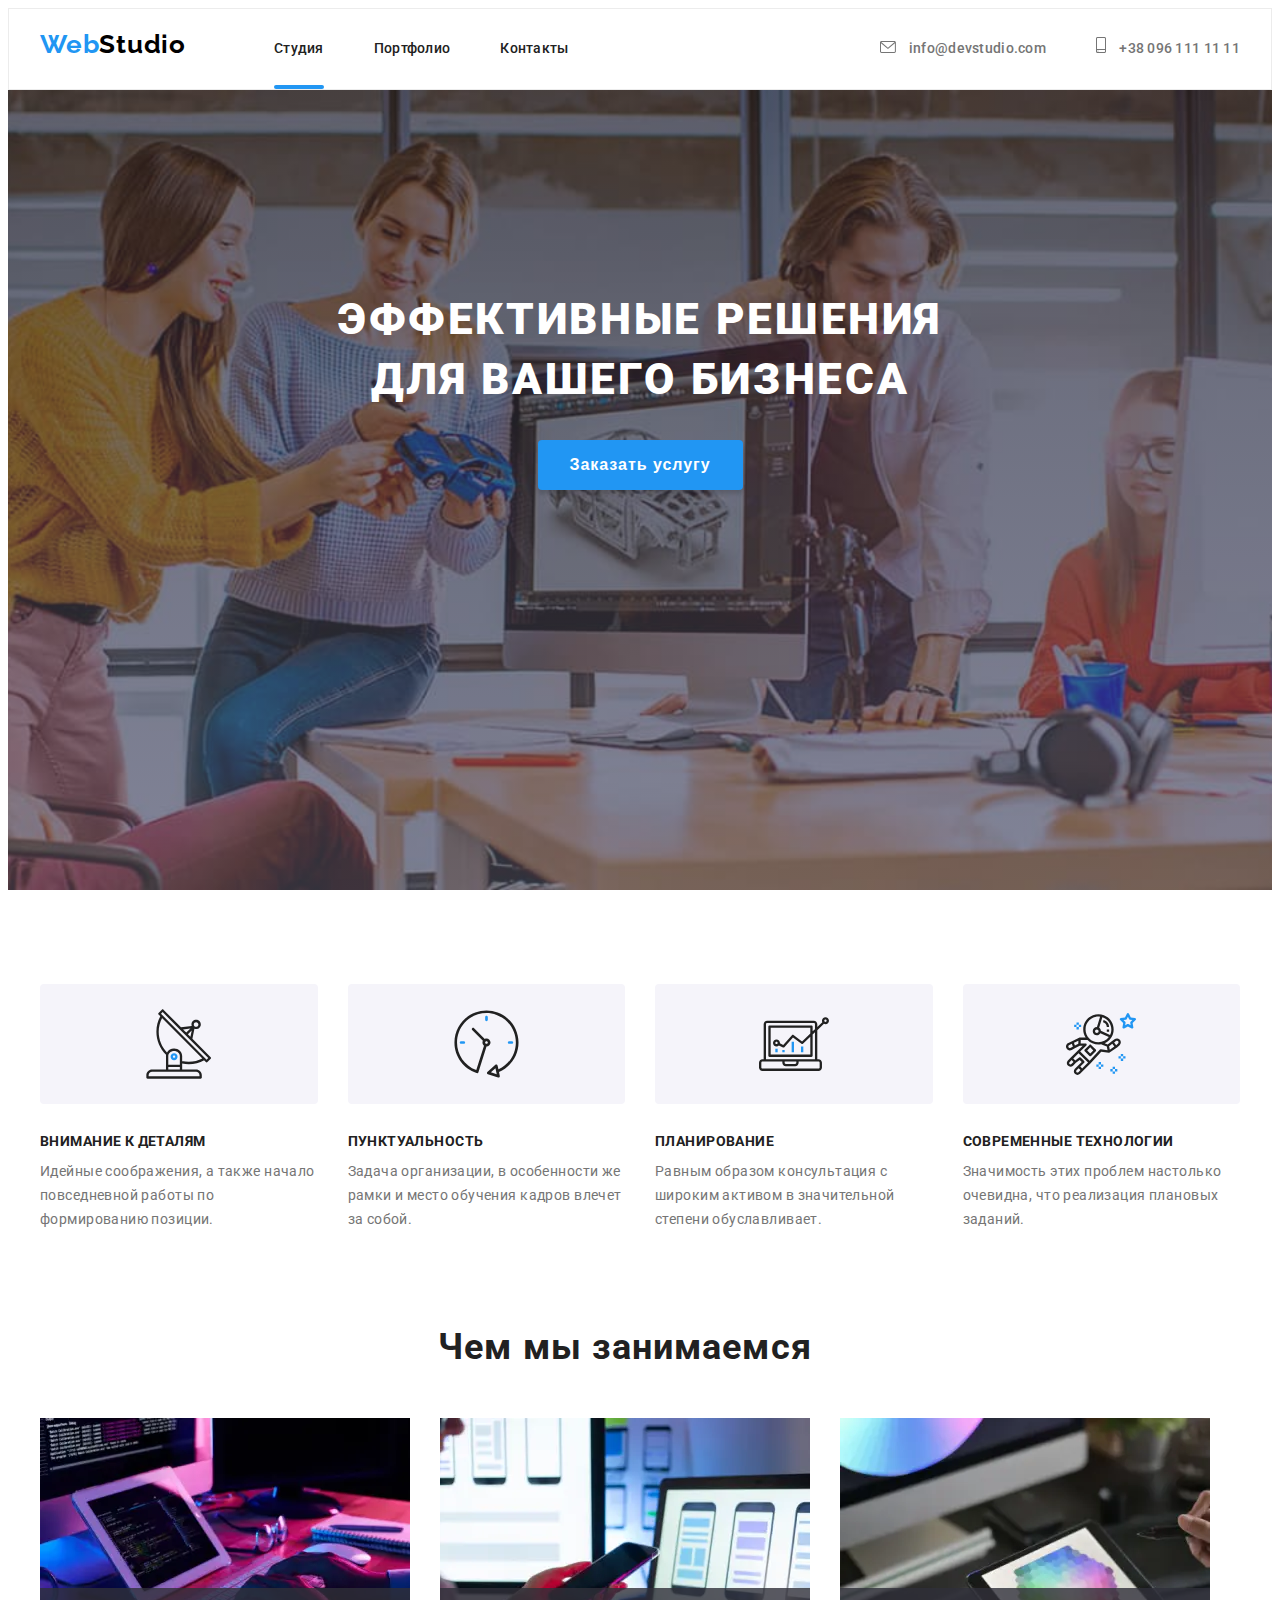
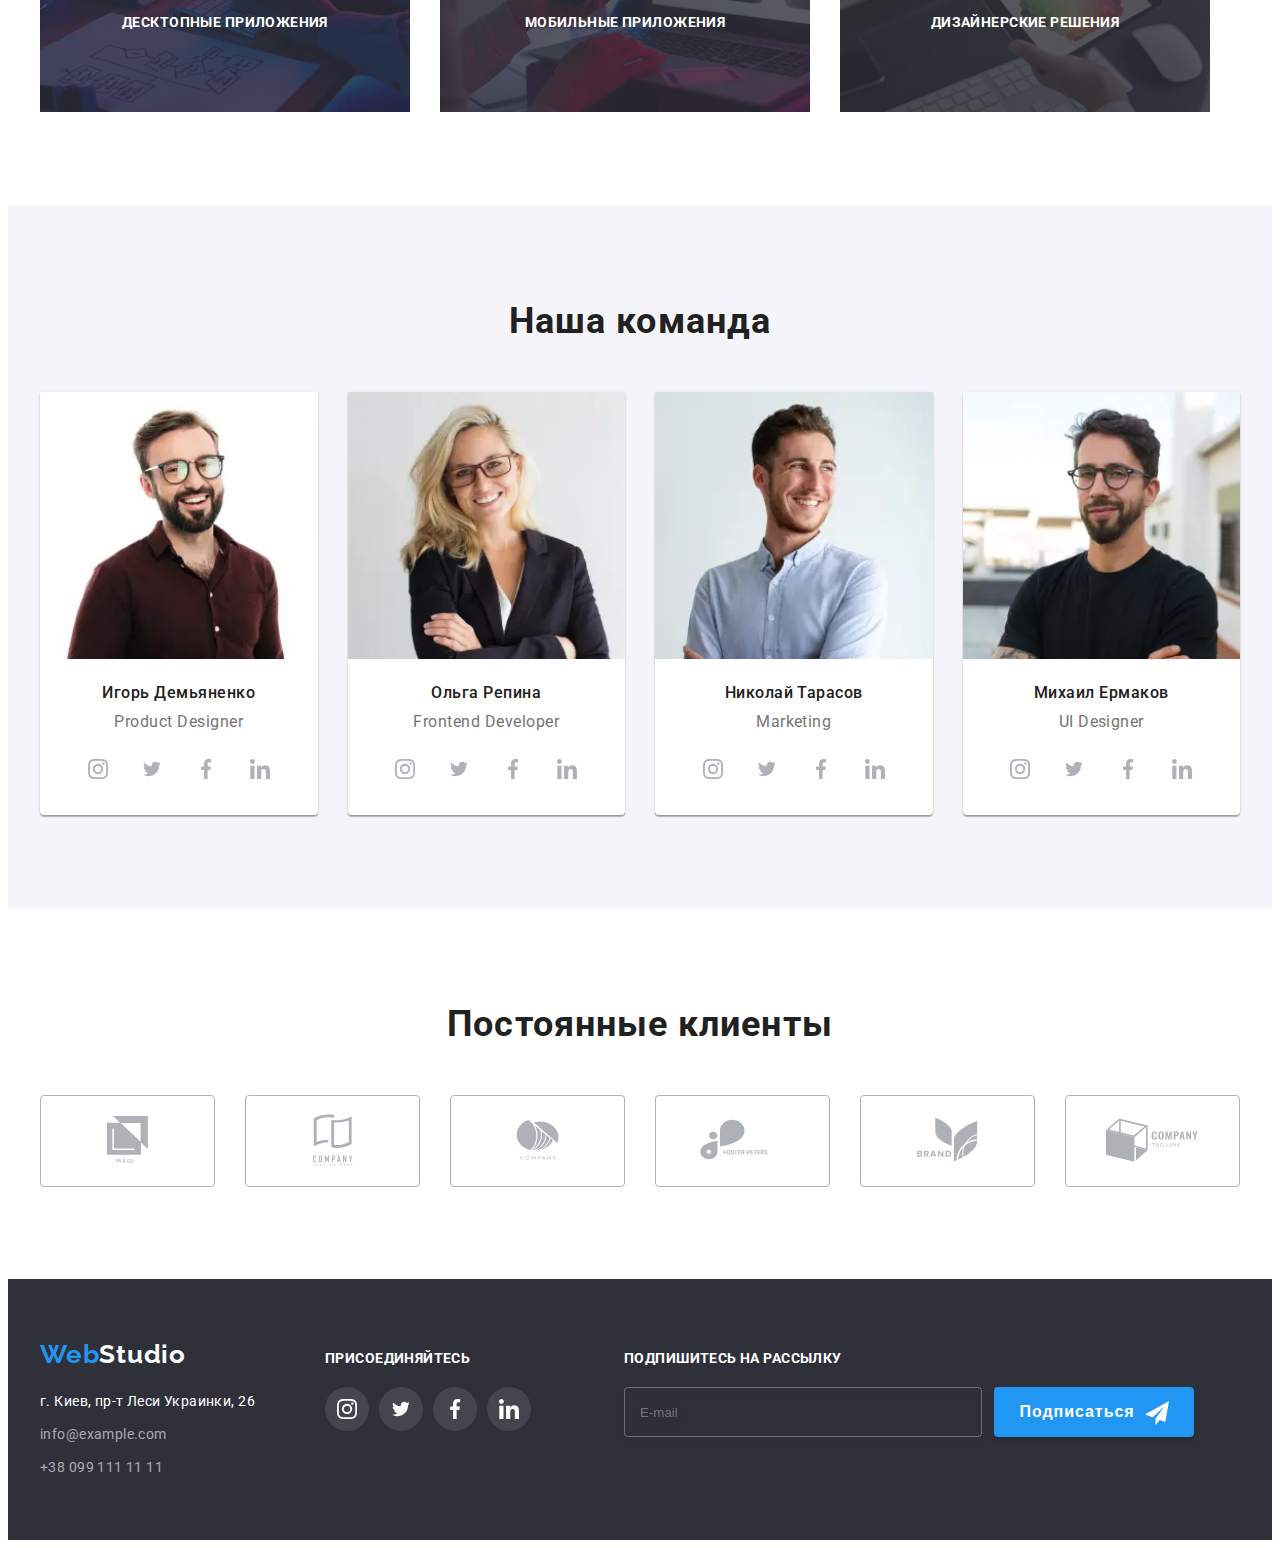
==== commit 9f3fb7ee: "Закончил меню портфолио" ====
--- a/index.html
+++ b/index.html
@@ -104,8 +104,8 @@
             </div>
         </div>
     </header>
+    <!------------------------------------MAIN----------------------------------->
     <main>
-<!------------------------------------MAIN----------------------------------->
         <section class="main">
             <div class="container">
                 <h1 class="main__text">Эффективные решения для вашего бизнеса</h1>
@@ -382,7 +382,7 @@
             </div>
         </section>
 <!--------------------------------------CLIENTS------------------------------>
-        <!-- <section class="clients">
+        <section class="clients">
             <div class="container">
                 <h2 class="clients-title">Постоянные клиенты</h2>
                 <ul class="list clients-list">
@@ -431,7 +431,7 @@
                 </ul>
             </div>
         </section>
-    </main> -->
+    </main>
     <!--------------------------------FOOTER---------------------------------->
     <footer class="footer">
         <div class="container main-footer-container">
--- a/css/main.min.css
+++ b/css/main.min.css
@@ -1,2 +1,2 @@
-:root{--color: #212121;--second-color: #757575;--accent-color: #2196f3;--wite-color: #ffffff}.visually-hidden{position:absolute !important;clip:rect(1px 1px 1px 1px);clip:rect(1px, 1px, 1px, 1px);padding:0 !important;border:0 !important;height:1px !important;width:1px !important;overflow:hidden}h1,h2,h3,h4,p{margin-top:0;margin-bottom:0}ul,ol{margin-top:0;margin-bottom:0;padding-left:0}img{display:block;width:100%}.link{text-decoration:none}.list{list-style:none}body{font-family:Roboto, sans-serif;color:var(--color)}.container{width:100%;padding-left:15px;padding-right:15px}@media screen and (min-width: 480px){.container{width:480px;margin:0 auto}}@media screen and (min-width: 768px){.container{width:768px}}@media screen and (min-width: 1200px){.container{width:1200px}}.main__button{font-weight:700;font-size:16px;line-height:1.87;display:flex;align-items:center;text-align:center;box-shadow:0px 4px 4px rgba(0,0,0,0.15);border-radius:4px;letter-spacing:0.06em;color:var(--wite-color);background-color:var(--accent-color);cursor:pointer;padding:10px 32px;min-width:200px;margin:0 auto;border:none}.svg__bg{display:flex;align-items:center;justify-content:center;width:44px;height:44px;border-radius:50%;background-color:var(--wite-color);fill:#afb1b8;transition:fill 250ms cubic-bezier(0.4, 0, 0.2, 1),background-color 250ms cubic-bezier(0.4, 0, 0.2, 1)}.svg__bg:hover,.svg__bg:focus{background-color:var(--accent-color);fill:var(--wite-color)}.svg__bg--footer{background-color:rgba(255,255,255,0.1);fill:var(--wite-color)}.team-container{display:flex;justify-content:space-between}.backdrop{position:fixed;top:0;left:0;width:100vw;height:100vh;background-color:rgba(0,0,0,0.2);transition:opacity 500ms linear, visibility 500ms linear}.is-hidden{opacity:0;visibility:hidden;pointer-events:none}.modal{position:absolute;left:50%;top:50%;width:528px;height:580px;transform:translate(-50%, -50%);background-color:#ffffff;box-shadow:0px 1px 3px rgba(0,0,0,0.12),0px 1px 1px rgba(0,0,0,0.14),0px 2px 1px rgba(0,0,0,0.2);border-radius:4px;padding:40px}@media screen and (max-width: 1200px){.modal{width:450px;height:609px}}.close-btn{position:absolute;top:8px;right:8px;width:30px;height:30px;border-radius:50%;border:1px solid rgba(0,0,0,0.1);background-color:transparent;cursor:pointer;padding:0}.btn{width:11px;height:11px;fill:#000000}.btn:hover,.btn:focus{fill:var(--accent-color)}.modal-form{display:flex;flex-direction:column}.modal-form-span-icon{position:relative;display:block;margin-top:4px;margin-bottom:10px}.modal-imput{border:1px solid rgba(33,33,33,0.2);box-sizing:border-box;border-radius:4px;width:100%;height:40px;padding-left:42px;transition:border-color 250ms cubic-bezier(0.4, 0, 0.2, 1)}.modal-imput:focus{outline:none;border-color:var(--accent-color)}.modal-imput:focus+.modal-form-icon{fill:var(--accent-color)}.modal-lable-checkbox{display:flex;align-items:center;font-weight:400;font-size:14px;line-height:1.71;letter-spacing:0.03em;color:var(--second-color);margin-bottom:30px}@media screen and (max-width: 1200px){.modal-lable-checkbox{font-size:12px;line-height:1.17}}.modal-lable-checkbox::before{display:block;content:"";width:16px;height:15px;border:1px solid var(--color);cursor:pointer;border-radius:2px;margin-right:8px}.modal-title{font-weight:700;font-size:20px;line-height:1.15;text-align:center;letter-spacing:0.03em;color:var(--color);margin-bottom:12px}.modal-lable{font-weight:400;font-size:12px;line-height:1.17;letter-spacing:0.01em;color:var(--second-color)}.modal-form-icon{position:absolute;top:50%;left:12px;transform:translateY(-50%);transition:fill 250ms cubic-bezier(0.4, 0, 0.2, 1)}.modal-textarea{height:120px;margin-bottom:25px;margin-top:4px;padding:12px 16px;resize:none}.modal-checkbox:checked+.modal-lable-checkbox::before{background-image:url(../images/checkbox/check.svg);background-size:contain;border:none}.modal-link{font-weight:400;font-size:14px;line-height:1.71;letter-spacing:0.03em;color:var(--accent-color)}@media screen and (max-width: 1200px){.modal-link{font-size:12px;line-height:1.17}}.modal-btn{cursor:pointer;font-weight:700;font-size:16px;line-height:1.87;align-items:center;text-align:center;letter-spacing:0.06em;color:var(--wite-color);background-color:var(--accent-color);box-shadow:0px 4px 4px rgba(0,0,0,0.15);border-radius:4px;border:none;width:200px;height:50px;margin:0 auto}.header-svg{width:16px;height:12px;fill:currentColor;margin-right:10px}.mobile-svg{width:10px;height:16px}.header__link{display:block;font-family:Roboto, sans-serif;font-weight:500;font-size:14px;line-height:1.14;letter-spacing:0.02em;color:var(--color);padding-top:32px;padding-bottom:32px;transition:color 250ms cubic-bezier(0.4, 0, 0.2, 1)}.header__link.current::after{transform:scaleX(1)}.header__link::after{content:"";position:absolute;display:block;width:100%;height:4px;bottom:0;border-radius:2px;background-color:var(--accent-color);transition:transform 250ms cubic-bezier(0.4, 0, 0.2, 1);transform:scaleX(0)}.header__link:hover::after,.header__link:focus::after{transform:scaleX(1)}.header__link:hover,.header__link:focus{color:var(--accent-color)}.header__item{position:relative}.header__list{display:flex;align-items:center}.header__item:not(:last-child){margin-right:50px}.mail{display:none}@media screen and (min-width: 768px){.mail{display:block;margin-left:auto}}@media screen and (min-width: 1200px){.mail{display:flex;align-items:baseline}}@media screen and (min-width: 768px){.header__commun-item:not(:last-child){margin-bottom:10px}}@media screen and (min-width: 1200px){.header__commun-item:not(:last-child){margin-right:50px;margin-bottom:0}}.header__commun-link{font-family:Roboto, sans-serif;font-weight:500;font-size:14px;line-height:1.14;letter-spacing:0.02em;color:var(--second-color);transition:color 250ms cubic-bezier(0.4, 0, 0.2, 1)}.header__commun-link:hover,.header__commun-link:focus{color:var(--accent-color);fill:currentColor}.navigation{display:none}@media screen and (min-width: 768px){.navigation{display:flex;margin-left:88px}}@media screen and (max-width: 768px){.mail{display:none}}.head{border:1px solid #ececec}@media screen and (max-width: 768px){.head{padding-top:22px;padding-bottom:22px}}.burger-btn{background-color:transparent;border:none;padding:0;line-height:0;margin-right:8px}.burger-btn__icon{width:40px;height:40px}@media screen and (min-width: 768px){.burger-btn{display:none}}.header__container{display:flex;align-items:center}@media screen and (max-width: 768px){.header__container{justify-content:space-between;align-items:center}}@media screen and (min-width: 1200px){.header__container{align-items:baseline}}.header__first-logo{font-family:Raleway, sans-serif;font-weight:700;font-size:26px;line-height:1.19;letter-spacing:0.03em;color:var(--accent-color);text-decoration:none}.header__second-logo--black{font-family:Raleway, sans-serif;font-weight:700;font-size:26px;line-height:1.19;letter-spacing:0.03em;color:#000000;text-decoration:none}.mobile.is-open{opacity:1;visibility:visible;pointer-events:auto}.mobile{opacity:0;visibility:hidden;pointer-events:none;position:fixed;z-index:100;left:0;top:0;width:100vw;height:100vh;background-color:var(--wite-color)}.mobile__container{position:relative;padding:48px 40px}.mobile-btn{top:10px;right:15px;border:none;width:40px;height:40px}.mobile-btn__svg{width:19px;height:19px}.mobile__list{margin-bottom:-32px}.mobile__item{margin-bottom:32px}.mobile__link{font-weight:500;font-size:40px;line-height:1.18;text-align:center;letter-spacing:0.02em;color:var(--color)}.mobile__link:hover{color:var(--accent-color)}.mobile__commun{margin-top:302px}.mobile__commun-item:not(:last-child){margin-bottom:32px}.mobile__commun-link{font-weight:500;font-size:34px;line-height:1.18;letter-spacing:0.02em;color:var(--accent-color)}.mobile__social-list{position:relative;display:flex;flex-wrap:wrap;margin-top:64px}@media screen and (max-width: 450px){.mobile__social-list{display:block}}.mobile__social-link{font-weight:500;font-size:18px;line-height:1.22;letter-spacing:0.02em;color:var(--accent-color)}.mobile__social-item:not(:last-child){margin-right:20px}.mobile__social-item:not(:last-child)::after{content:"";position:absolute;top:10px;width:22px;height:0px;border-bottom:1px solid rgba(33,33,33,0.2);transform:rotate(90deg)}.mail__commun-link{font-weight:500;font-size:24px;line-height:1.17;letter-spacing:0.02em;color:var(--second-color)}.main{background-color:#2f303a;min-height:400px;background-image:linear-gradient(rgba(47,48,58,0.4), rgba(122,124,148,0.4)),url(../images/hero/hero-mobile.jpg);background-position:center;background-size:cover;background-repeat:no-repeat;margin:0 auto;padding-top:118px;padding-bottom:118px}@media (min-device-pixel-ratio: 2) and (min-width: 280px), (min-resolution: 192dpi) and (min-width: 280px), (min-resolution: 2dppx) and (min-width: 280px){.main{background-image:linear-gradient(rgba(47,48,58,0.4), rgba(122,124,148,0.4)),url(../images/hero/hero-mobile@2x.jpg)}}@media screen and (min-width: 768px){.main{background-image:linear-gradient(rgba(47,48,58,0.4), rgba(122,124,148,0.4)),url(../images/hero/hero-tablet.jpg)}}@media (min-device-pixel-ratio: 2) and (min-width: 768px), (min-resolution: 192dpi) and (min-width: 768px), (min-resolution: 2dppx) and (min-width: 768px){.main{background-image:linear-gradient(rgba(47,48,58,0.4), rgba(122,124,148,0.4)),url(../images/hero/hero-tablet@2x.jpg)}}@media screen and (min-width: 1200px){.main{background-image:linear-gradient(rgba(47,48,58,0.4), rgba(122,124,148,0.4)),url(../images/hero/hero-desktop.jpg);padding-top:200px;padding-bottom:200px;max-width:1600px}}@media (min-device-pixel-ratio: 2) and (min-width: 1200px), (min-resolution: 192dpi) and (min-width: 1200px), (min-resolution: 2dppx) and (min-width: 1200px){.main{background-image:linear-gradient(rgba(47,48,58,0.4), rgba(122,124,148,0.4)),url(../images/hero/hero-desktop@2x.jpg)}}.main__text{font-weight:900;font-size:26px;line-height:1.62;text-align:center;letter-spacing:0.06em;text-transform:uppercase;color:var(--wite-color);margin:0 auto 30px auto;max-width:360px}@media screen and (min-width: 1200px){.main__text{font-size:44px;line-height:1.36;max-width:696px}}.info{padding-top:60px;padding-bottom:60px}@media screen and (min-width: 1200px){.info{padding-top:94px;padding-bottom:94px}}.info__icons{width:100%;height:120px;background:#f5f4fa;border-radius:4px;margin-bottom:30px;display:flex;align-items:center;justify-content:center}.info__title{font-weight:700;font-size:14px;line-height:1.14;letter-spacing:0.03em;text-transform:uppercase;margin-bottom:10px;text-align:center}@media screen and (min-width: 768px){.info__title{text-align:left}}.info__text{font-weight:400;font-size:14px;line-height:1.71;letter-spacing:0.03em;color:var(--second-color);margin-bottom:30px}.info__list{margin-bottom:-30px}@media screen and (min-width: 768px){.info__list{display:flex;flex-wrap:wrap;margin-left:-30px}}@media screen and (min-width: 768px){.info .info__item{flex-basis:calc((100% - 60px) / 2);margin-left:30px}}@media screen and (min-width: 1200px){.info .info__item{flex-basis:calc((100% - 120px) / 4)}}.work{display:none;padding-bottom:94px}@media screen and (min-width: 1200px){.work{display:block}}.work-title{font-weight:700;font-size:36px;line-height:1.17;text-align:center;letter-spacing:0.03em;width:1170px;margin-bottom:50px}.work-list{display:flex;text-align:center;width:1170px;margin-right:-30px}.work-item{margin-right:30px;position:relative}.work-text{font-weight:700;width:370px;height:70px;padding-top:27px;padding-bottom:27px;color:var(--wite-color);background-color:rgba(47,48,58,0.8);font-size:14px;line-height:1.14;position:absolute;letter-spacing:0.03em;bottom:0;text-transform:uppercase}.work-img{width:370px;height:294px}.team{background-color:#f5f4fa;padding-top:60px;padding-bottom:60px}@media screen and (min-width: 1200px){.team{padding-top:94px;padding-bottom:94px}}.team-title{font-weight:700;font-size:28px;line-height:1.19;text-align:center;letter-spacing:0.03em;margin-bottom:30px}@media screen and (min-width: 1200px){.team-title{font-size:36px;line-height:1.17;margin-bottom:50px}}.team-list{margin-bottom:-30px}@media screen and (min-width: 768px){.team-list{display:flex;flex-wrap:wrap;margin-left:-30px}}.team-item{background:var(--wite-color);box-shadow:0px 1px 3px rgba(0,0,0,0.12),0px 1px 1px rgba(0,0,0,0.14),0px 2px 1px rgba(0,0,0,0.2);border-radius:0px 0px 4px 4px;width:100%;margin-bottom:30px}@media screen and (min-width: 768px){.team-item{flex-basis:calc((100% - 60px) / 2);margin-left:30px}}@media screen and (min-width: 1200px){.team-item{flex-basis:calc((100% - 120px) / 4)}}.team-name{font-weight:500;font-size:16px;line-height:1.19;text-align:center;letter-spacing:0.03em;margin-bottom:10px}.team-position{font-weight:400;font-size:16px;line-height:1.19;text-align:center;letter-spacing:0.03em;color:var(--second-color);margin-bottom:16px}.team-mobile-link{display:flex;justify-content:center;margin-right:-10px}.team-info{padding:24px}.team-mobile-svg{margin-right:10px}.clients{margin:0 auto;padding-top:60px;padding-bottom:60px}@media screen and (min-width: 1200px){.clients{padding-top:94px;padding-bottom:94px}}.clients-title{font-weight:bold;font-size:28px;line-height:1.19;text-align:center;letter-spacing:0.03em;color:var(--color);margin-bottom:30px}@media screen and (min-width: 1200px){.clients-title{font-size:36px;line-height:1.17;margin-bottom:50px}}.clients-list{margin-bottom:-30px;display:flex;flex-wrap:wrap;justify-content:center;margin-left:-30px}.clients-item{height:90px;width:100%;min-width:108px;margin-bottom:30px;flex-basis:calc((100% - 60px) / 2);margin-left:30px}@media screen and (min-width: 768px){.clients-item{flex-basis:calc((100% - 90px) / 3)}}@media screen and (min-width: 1200px){.clients-item{flex-basis:calc((100% - 180px) / 6)}}.clients-button{border:1px solid #afb1b8;background-color:var(--wite-color);box-sizing:border-box;border-radius:4px;cursor:pointer;width:100%;height:92px;fill:#afb1b8;transition:fill 250ms cubic-bezier(0.4, 0, 0.2, 1),border 250ms cubic-bezier(0.4, 0, 0.2, 1)}.clients-button:hover,.clients-button:focus{border:1px solid var(--accent-color);fill:var(--accent-color)}.footer{background-color:#2f303a;padding-top:60px;padding-bottom:60px}.footer-list{margin-top:20px;margin-bottom:-8px}@media screen and (min-width: 1200px){.footer-list{margin-bottom:-9px}}@media screen and (min-width: 1200px){.footer-container{text-align:left}}.footer-text{font-weight:bold;font-size:14px;line-height:1.14;letter-spacing:0.03em;text-transform:uppercase;color:var(--wite-color);margin-bottom:20px}@media screen and (max-width: 768px){.footer-text{margin-top:60px}}@media screen and (min-width: 1200px){.footer-text{text-align:left}}.footer-form-section{margin-left:93px}@media screen and (max-width: 768px){.footer-form-section{margin-top:60px;margin-left:0}}@media screen and (min-width: 768px){.footer-form-section{margin-top:60px;margin-left:0}}@media screen and (min-width: 1200px){.footer-form-section{margin-top:0;margin-left:93px}}.footer-form-name{font-weight:700;font-size:14px;line-height:1.14;letter-spacing:0.03em;text-transform:uppercase;color:var(--wite-color)}@media screen and (min-width: 1200px){.footer-form-name{text-align:left}}.footer-imput{border:1px solid rgba(255,255,255,0.3);box-sizing:border-box;filter:drop-shadow(0px 4px 4px rgba(0,0,0,0.15));border-radius:4px;background-color:transparent;padding:16px 15px;width:100%;height:50px;margin-top:20px;color:var(--wite-color)}@media screen and (min-width: 768px){.footer-imput{width:450px}}@media screen and (min-width: 1200px){.footer-imput{width:358px}}.footer-form{display:block}@media screen and (min-width: 1200px){.footer-form{display:flex;align-items:baseline}}.footer-form-btn{cursor:pointer;margin-top:20px;background:var(--accent-color);box-shadow:0px 4px 4px rgba(0,0,0,0.15);border-radius:4px;border:none;width:200px;height:50px;font-weight:700;font-size:16px;line-height:1.87;letter-spacing:0.06em;color:var(--wite-color)}@media screen and (min-width: 1200px){.footer-form-btn{margin-left:12px;margin-top:0}}.footer-form-icon{margin-left:10px;vertical-align:middle;align-items:center}.main-footer-container{text-align:center}@media screen and (min-width: 1200px){.main-footer-container{display:flex;justify-content:flex-start;align-items:baseline}}.first-logo-footer{font-family:Raleway, sans-serif;font-weight:700;font-size:24px;line-height:1.17;letter-spacing:0.03em;color:var(--accent-color);text-decoration:none}@media screen and (min-width: 1200px){.first-logo-footer{font-size:26px;line-height:1.19}}.header__second-logo--white{font-family:Raleway, sans-serif;font-weight:700;font-size:24px;line-height:1.17;letter-spacing:0.03em;color:var(--wite-color);text-decoration:none}@media screen and (min-width: 1200px){.header__second-logo--white{font-size:26px;line-height:1.19}}.contact-item{margin-bottom:8px}@media screen and (min-width: 1200px){.contact-item{margin-bottom:9px}}.contact-address{font-style:normal;font-weight:400;font-size:14px;line-height:1.71;letter-spacing:0.03em;color:var(--wite-color)}.contact-link{font-style:normal;font-weight:400;font-size:14px;line-height:1.71;letter-spacing:0.03em;color:rgba(255,255,255,0.6);text-decoration:none}@media screen and (min-width: 768px){.footer-tablet{display:flex;align-items:baseline;justify-content:center}.footer-tablet-link{margin-left:165px}}@media screen and (min-width: 1200px){.main-footer-container{display:flex;justify-content:flex-start;align-items:baseline}.footer-tablet-link{margin-left:70px}}.portfolio-section{padding-top:94px;padding-bottom:94px}.menu-container{padding-top:94px;padding-bottom:50px}.portfolio-list{display:flex;margin-bottom:50px}.menu-button{font-family:Roboto, sans-serif;font-weight:500;font-size:16px;line-height:1.6;text-align:center;letter-spacing:0.03em;color:var(--color);background-color:#f5f4fa;cursor:pointer;padding:6px 22px;background:#f5f4fa;border-radius:4px;border:none;transition:color 250ms cubic-bezier(0.4, 0, 0.2, 1),background-color 250ms cubic-bezier(0.4, 0, 0.2, 1)}.menu-button:hover,.menu-button:focus{background-color:var(--accent-color);color:var(--wite-color);background:#2196f3;box-shadow:0px 3px 1px rgba(0,0,0,0.1),0px 1px 2px rgba(0,0,0,0.08),0px 2px 2px rgba(0,0,0,0.12);border-radius:4px}.projects-name{font-weight:700;font-size:18px;line-height:2;letter-spacing:0.06em;color:var(--color)}.projects-service{font-weight:400;font-size:16px;line-height:1.9;letter-spacing:0.03em;color:var(--second-color)}.info-projects{padding-left:24px;padding-right:auto;padding-top:20px;padding-bottom:20px}.project-text{position:absolute;top:0;left:0;width:100%;height:100%;background-color:rgba(33,150,243,0.9);color:var(--wite-color);font-size:18px;line-height:1.55;letter-spacing:0.03em;overflow:auto;transform:translateY(100%);transition:transform 250ms linear;padding:63px 24px 63px 24px}.projects-title{background:var(--wite-color);border:1px solid #eeeeee;box-sizing:border-box;margin-bottom:30px;transition:box-shadow 250ms cubic-bezier(0.4, 0, 0.2, 1)}.projects-title:hover .project-text,.projects-title:focus .project-text{transform:translateY(0%)}.projects-title:hover,.projects-title:focus{background:#ffffff;border:1px solid #eeeeee;box-sizing:border-box;box-shadow:0px 1px 1px rgba(0,0,0,0.12),0px 4px 4px rgba(0,0,0,0.06),1px 4px 6px rgba(0,0,0,0.16)}.projects-img-div{position:relative;overflow:hidden}.projects-link{display:block;text-decoration:none}.portfolio-list{justify-content:center}.menu-title:not(:last-child){margin-right:8px}.second-portfolio-list{display:flex;flex-wrap:wrap;justify-content:space-between}
+:root{--color: #212121;--second-color: #757575;--accent-color: #2196f3;--wite-color: #ffffff}.visually-hidden{position:absolute !important;clip:rect(1px 1px 1px 1px);clip:rect(1px, 1px, 1px, 1px);padding:0 !important;border:0 !important;height:1px !important;width:1px !important;overflow:hidden}h1,h2,h3,h4,p{margin-top:0;margin-bottom:0}ul,ol{margin-top:0;margin-bottom:0;padding-left:0}img{display:block;width:100%}.link{text-decoration:none}.list{list-style:none}body{font-family:Roboto, sans-serif;color:var(--color)}.container{width:100%;padding-left:15px;padding-right:15px}@media screen and (min-width: 480px){.container{width:480px;margin:0 auto}}@media screen and (min-width: 768px){.container{width:768px}}@media screen and (min-width: 1200px){.container{width:1200px}}.main__button{font-weight:700;font-size:16px;line-height:1.87;display:flex;align-items:center;text-align:center;box-shadow:0px 4px 4px rgba(0,0,0,0.15);border-radius:4px;letter-spacing:0.06em;color:var(--wite-color);background-color:var(--accent-color);cursor:pointer;padding:10px 32px;min-width:200px;margin:0 auto;border:none}.svg__bg{display:flex;align-items:center;justify-content:center;width:44px;height:44px;border-radius:50%;background-color:var(--wite-color);fill:#afb1b8;transition:fill 250ms cubic-bezier(0.4, 0, 0.2, 1),background-color 250ms cubic-bezier(0.4, 0, 0.2, 1)}.svg__bg:hover,.svg__bg:focus{background-color:var(--accent-color);fill:var(--wite-color)}.svg__bg--footer{background-color:rgba(255,255,255,0.1);fill:var(--wite-color)}.team-container{display:flex;justify-content:space-between}.backdrop{position:fixed;top:0;left:0;width:100vw;height:100vh;background-color:rgba(0,0,0,0.2);transition:opacity 500ms linear, visibility 500ms linear}.is-hidden{opacity:0;visibility:hidden;pointer-events:none}.modal{position:absolute;left:50%;top:50%;width:528px;height:580px;transform:translate(-50%, -50%);background-color:#ffffff;box-shadow:0px 1px 3px rgba(0,0,0,0.12),0px 1px 1px rgba(0,0,0,0.14),0px 2px 1px rgba(0,0,0,0.2);border-radius:4px;padding:40px}@media screen and (max-width: 1200px){.modal{width:450px;height:609px}}.close-btn{position:absolute;top:8px;right:8px;width:30px;height:30px;border-radius:50%;border:1px solid rgba(0,0,0,0.1);background-color:transparent;cursor:pointer;padding:0}.btn{width:11px;height:11px;fill:#000000}.btn:hover,.btn:focus{fill:var(--accent-color)}.modal-form{display:flex;flex-direction:column}.modal-form-span-icon{position:relative;display:block;margin-top:4px;margin-bottom:10px}.modal-imput{border:1px solid rgba(33,33,33,0.2);box-sizing:border-box;border-radius:4px;width:100%;height:40px;padding-left:42px;transition:border-color 250ms cubic-bezier(0.4, 0, 0.2, 1)}.modal-imput:focus{outline:none;border-color:var(--accent-color)}.modal-imput:focus+.modal-form-icon{fill:var(--accent-color)}.modal-lable-checkbox{display:flex;align-items:center;font-weight:400;font-size:14px;line-height:1.71;letter-spacing:0.03em;color:var(--second-color);margin-bottom:30px}@media screen and (max-width: 1200px){.modal-lable-checkbox{font-size:12px;line-height:1.17}}.modal-lable-checkbox::before{display:block;content:"";width:16px;height:15px;border:1px solid var(--color);cursor:pointer;border-radius:2px;margin-right:8px}.modal-title{font-weight:700;font-size:20px;line-height:1.15;text-align:center;letter-spacing:0.03em;color:var(--color);margin-bottom:12px}.modal-lable{font-weight:400;font-size:12px;line-height:1.17;letter-spacing:0.01em;color:var(--second-color)}.modal-form-icon{position:absolute;top:50%;left:12px;transform:translateY(-50%);transition:fill 250ms cubic-bezier(0.4, 0, 0.2, 1)}.modal-textarea{height:120px;margin-bottom:25px;margin-top:4px;padding:12px 16px;resize:none}.modal-checkbox:checked+.modal-lable-checkbox::before{background-image:url(../images/checkbox/check.svg);background-size:contain;border:none}.modal-link{font-weight:400;font-size:14px;line-height:1.71;letter-spacing:0.03em;color:var(--accent-color)}@media screen and (max-width: 1200px){.modal-link{font-size:12px;line-height:1.17}}.modal-btn{cursor:pointer;font-weight:700;font-size:16px;line-height:1.87;align-items:center;text-align:center;letter-spacing:0.06em;color:var(--wite-color);background-color:var(--accent-color);box-shadow:0px 4px 4px rgba(0,0,0,0.15);border-radius:4px;border:none;width:200px;height:50px;margin:0 auto}.header-svg{width:16px;height:12px;fill:currentColor;margin-right:10px}.mobile-svg{width:10px;height:16px}.header__link{display:block;font-family:Roboto, sans-serif;font-weight:500;font-size:14px;line-height:1.14;letter-spacing:0.02em;color:var(--color);padding-top:32px;padding-bottom:32px;transition:color 250ms cubic-bezier(0.4, 0, 0.2, 1)}.header__link.current::after{transform:scaleX(1)}.header__link::after{content:"";position:absolute;display:block;width:100%;height:4px;bottom:0;border-radius:2px;background-color:var(--accent-color);transition:transform 250ms cubic-bezier(0.4, 0, 0.2, 1);transform:scaleX(0)}.header__link:hover::after,.header__link:focus::after{transform:scaleX(1)}.header__link:hover,.header__link:focus{color:var(--accent-color)}.header__item{position:relative}.header__list{display:flex;align-items:center}.header__item:not(:last-child){margin-right:50px}.mail{display:none}@media screen and (min-width: 768px){.mail{display:block;margin-left:auto}}@media screen and (min-width: 1200px){.mail{display:flex;align-items:baseline}}@media screen and (min-width: 768px){.header__commun-item:not(:last-child){margin-bottom:10px}}@media screen and (min-width: 1200px){.header__commun-item:not(:last-child){margin-right:50px;margin-bottom:0}}.header__commun-link{font-family:Roboto, sans-serif;font-weight:500;font-size:14px;line-height:1.14;letter-spacing:0.02em;color:var(--second-color);transition:color 250ms cubic-bezier(0.4, 0, 0.2, 1)}.header__commun-link:hover,.header__commun-link:focus{color:var(--accent-color);fill:currentColor}.navigation{display:none}@media screen and (min-width: 768px){.navigation{display:flex;margin-left:88px}}@media screen and (max-width: 768px){.mail{display:none}}.head{border:1px solid #ececec}@media screen and (max-width: 768px){.head{padding-top:22px;padding-bottom:22px}}.burger-btn{background-color:transparent;border:none;padding:0;line-height:0;margin-right:8px}.burger-btn__icon{width:40px;height:40px}@media screen and (min-width: 768px){.burger-btn{display:none}}.header__container{display:flex;align-items:center}@media screen and (max-width: 768px){.header__container{justify-content:space-between;align-items:center}}@media screen and (min-width: 1200px){.header__container{align-items:baseline}}.header__first-logo{font-family:Raleway, sans-serif;font-weight:700;font-size:26px;line-height:1.19;letter-spacing:0.03em;color:var(--accent-color);text-decoration:none}.header__second-logo--black{font-family:Raleway, sans-serif;font-weight:700;font-size:26px;line-height:1.19;letter-spacing:0.03em;color:#000000;text-decoration:none}.mobile.is-open{opacity:1;visibility:visible;pointer-events:auto}.mobile{opacity:0;visibility:hidden;pointer-events:none;position:fixed;z-index:100;left:0;top:0;width:100vw;height:100vh;background-color:var(--wite-color)}.mobile__container{position:relative;padding:48px 40px}.mobile-btn{top:10px;right:15px;border:none;width:40px;height:40px}.mobile-btn__svg{width:19px;height:19px}.mobile__list{margin-bottom:-32px}.mobile__item{margin-bottom:32px}.mobile__link{font-weight:500;font-size:40px;line-height:1.18;text-align:center;letter-spacing:0.02em;color:var(--color)}.mobile__link:hover{color:var(--accent-color)}.mobile__commun{margin-top:302px}.mobile__commun-item:not(:last-child){margin-bottom:32px}.mobile__commun-link{font-weight:500;font-size:34px;line-height:1.18;letter-spacing:0.02em;color:var(--accent-color)}.mobile__social-list{position:relative;display:flex;flex-wrap:wrap;margin-top:64px}@media screen and (max-width: 450px){.mobile__social-list{display:block}}.mobile__social-link{font-weight:500;font-size:18px;line-height:1.22;letter-spacing:0.02em;color:var(--accent-color)}.mobile__social-item:not(:last-child){margin-right:20px}.mobile__social-item:not(:last-child)::after{content:"";position:absolute;top:10px;width:22px;height:0px;border-bottom:1px solid rgba(33,33,33,0.2);transform:rotate(90deg)}.mail__commun-link{font-weight:500;font-size:24px;line-height:1.17;letter-spacing:0.02em;color:var(--second-color)}.main{background-color:#2f303a;min-height:400px;background-image:linear-gradient(rgba(47,48,58,0.4), rgba(122,124,148,0.4)),url(../images/hero/hero-mobile.jpg);background-position:center;background-size:cover;background-repeat:no-repeat;margin:0 auto;padding-top:118px;padding-bottom:118px}@media (min-device-pixel-ratio: 2) and (min-width: 280px), (min-resolution: 192dpi) and (min-width: 280px), (min-resolution: 2dppx) and (min-width: 280px){.main{background-image:linear-gradient(rgba(47,48,58,0.4), rgba(122,124,148,0.4)),url(../images/hero/hero-mobile@2x.jpg)}}@media screen and (min-width: 768px){.main{background-image:linear-gradient(rgba(47,48,58,0.4), rgba(122,124,148,0.4)),url(../images/hero/hero-tablet.jpg)}}@media (min-device-pixel-ratio: 2) and (min-width: 768px), (min-resolution: 192dpi) and (min-width: 768px), (min-resolution: 2dppx) and (min-width: 768px){.main{background-image:linear-gradient(rgba(47,48,58,0.4), rgba(122,124,148,0.4)),url(../images/hero/hero-tablet@2x.jpg)}}@media screen and (min-width: 1200px){.main{background-image:linear-gradient(rgba(47,48,58,0.4), rgba(122,124,148,0.4)),url(../images/hero/hero-desktop.jpg);padding-top:200px;padding-bottom:200px;max-width:1600px}}@media (min-device-pixel-ratio: 2) and (min-width: 1200px), (min-resolution: 192dpi) and (min-width: 1200px), (min-resolution: 2dppx) and (min-width: 1200px){.main{background-image:linear-gradient(rgba(47,48,58,0.4), rgba(122,124,148,0.4)),url(../images/hero/hero-desktop@2x.jpg)}}.main__text{font-weight:900;font-size:26px;line-height:1.62;text-align:center;letter-spacing:0.06em;text-transform:uppercase;color:var(--wite-color);margin:0 auto 30px auto;max-width:360px}@media screen and (min-width: 1200px){.main__text{font-size:44px;line-height:1.36;max-width:696px}}.info{padding-top:60px;padding-bottom:60px}@media screen and (min-width: 1200px){.info{padding-top:94px;padding-bottom:94px}}.info__icons{width:100%;height:120px;background:#f5f4fa;border-radius:4px;margin-bottom:30px;display:flex;align-items:center;justify-content:center}.info__title{font-weight:700;font-size:14px;line-height:1.14;letter-spacing:0.03em;text-transform:uppercase;margin-bottom:10px;text-align:center}@media screen and (min-width: 768px){.info__title{text-align:left}}.info__text{font-weight:400;font-size:14px;line-height:1.71;letter-spacing:0.03em;color:var(--second-color);margin-bottom:30px}.info__list{margin-bottom:-30px}@media screen and (min-width: 768px){.info__list{display:flex;flex-wrap:wrap;margin-left:-30px}}@media screen and (min-width: 768px){.info .info__item{flex-basis:calc((100% - 60px) / 2);margin-left:30px}}@media screen and (min-width: 1200px){.info .info__item{flex-basis:calc((100% - 120px) / 4)}}.work{display:none;padding-bottom:94px}@media screen and (min-width: 1200px){.work{display:block}}.work-title{font-weight:700;font-size:36px;line-height:1.17;text-align:center;letter-spacing:0.03em;width:1170px;margin-bottom:50px}.work-list{display:flex;text-align:center;width:1170px;margin-right:-30px}.work-item{margin-right:30px;position:relative}.work-text{font-weight:700;width:370px;height:70px;padding-top:27px;padding-bottom:27px;color:var(--wite-color);background-color:rgba(47,48,58,0.8);font-size:14px;line-height:1.14;position:absolute;letter-spacing:0.03em;bottom:0;text-transform:uppercase}.work-img{width:370px;height:294px}.team{background-color:#f5f4fa;padding-top:60px;padding-bottom:60px}@media screen and (min-width: 1200px){.team{padding-top:94px;padding-bottom:94px}}.team-title{font-weight:700;font-size:28px;line-height:1.19;text-align:center;letter-spacing:0.03em;margin-bottom:30px}@media screen and (min-width: 1200px){.team-title{font-size:36px;line-height:1.17;margin-bottom:50px}}.team-list{margin-bottom:-30px}@media screen and (min-width: 768px){.team-list{display:flex;flex-wrap:wrap;margin-left:-30px}}.team-item{background:var(--wite-color);box-shadow:0px 1px 3px rgba(0,0,0,0.12),0px 1px 1px rgba(0,0,0,0.14),0px 2px 1px rgba(0,0,0,0.2);border-radius:0px 0px 4px 4px;width:100%;margin-bottom:30px}@media screen and (min-width: 768px){.team-item{flex-basis:calc((100% - 60px) / 2);margin-left:30px}}@media screen and (min-width: 1200px){.team-item{flex-basis:calc((100% - 120px) / 4)}}.team-name{font-weight:500;font-size:16px;line-height:1.19;text-align:center;letter-spacing:0.03em;margin-bottom:10px}.team-position{font-weight:400;font-size:16px;line-height:1.19;text-align:center;letter-spacing:0.03em;color:var(--second-color);margin-bottom:16px}.team-mobile-link{display:flex;justify-content:center;margin-right:-10px}.team-info{padding:24px}.team-mobile-svg{margin-right:10px}.clients{margin:0 auto;padding-top:60px;padding-bottom:60px}@media screen and (min-width: 1200px){.clients{padding-top:94px;padding-bottom:94px}}.clients-title{font-weight:bold;font-size:28px;line-height:1.19;text-align:center;letter-spacing:0.03em;color:var(--color);margin-bottom:30px}@media screen and (min-width: 1200px){.clients-title{font-size:36px;line-height:1.17;margin-bottom:50px}}.clients-list{margin-bottom:-30px;display:flex;flex-wrap:wrap;justify-content:center;margin-left:-30px}.clients-item{height:90px;width:100%;min-width:108px;margin-bottom:30px;flex-basis:calc((100% - 60px) / 2);margin-left:30px}@media screen and (min-width: 768px){.clients-item{flex-basis:calc((100% - 90px) / 3)}}@media screen and (min-width: 1200px){.clients-item{flex-basis:calc((100% - 180px) / 6)}}.clients-button{border:1px solid #afb1b8;background-color:var(--wite-color);box-sizing:border-box;border-radius:4px;cursor:pointer;width:100%;height:92px;fill:#afb1b8;transition:fill 250ms cubic-bezier(0.4, 0, 0.2, 1),border 250ms cubic-bezier(0.4, 0, 0.2, 1)}.clients-button:hover,.clients-button:focus{border:1px solid var(--accent-color);fill:var(--accent-color)}.footer{background-color:#2f303a;padding-top:60px;padding-bottom:60px}.footer-list{margin-top:20px;margin-bottom:-8px}@media screen and (min-width: 1200px){.footer-list{margin-bottom:-9px}}@media screen and (min-width: 1200px){.footer-container{text-align:left}}.footer-text{font-weight:bold;font-size:14px;line-height:1.14;letter-spacing:0.03em;text-transform:uppercase;color:var(--wite-color);margin-bottom:20px}@media screen and (max-width: 768px){.footer-text{margin-top:60px}}@media screen and (min-width: 1200px){.footer-text{text-align:left}}.footer-form-section{margin-left:93px}@media screen and (max-width: 768px){.footer-form-section{margin-top:60px;margin-left:0}}@media screen and (min-width: 768px){.footer-form-section{margin-top:60px;margin-left:0}}@media screen and (min-width: 1200px){.footer-form-section{margin-top:0;margin-left:93px}}.footer-form-name{font-weight:700;font-size:14px;line-height:1.14;letter-spacing:0.03em;text-transform:uppercase;color:var(--wite-color)}@media screen and (min-width: 1200px){.footer-form-name{text-align:left}}.footer-imput{border:1px solid rgba(255,255,255,0.3);box-sizing:border-box;filter:drop-shadow(0px 4px 4px rgba(0,0,0,0.15));border-radius:4px;background-color:transparent;padding:16px 15px;width:100%;height:50px;margin-top:20px;color:var(--wite-color)}@media screen and (min-width: 768px){.footer-imput{width:450px}}@media screen and (min-width: 1200px){.footer-imput{width:358px}}.footer-form{display:block}@media screen and (min-width: 1200px){.footer-form{display:flex;align-items:baseline}}.footer-form-btn{cursor:pointer;margin-top:20px;background:var(--accent-color);box-shadow:0px 4px 4px rgba(0,0,0,0.15);border-radius:4px;border:none;width:200px;height:50px;font-weight:700;font-size:16px;line-height:1.87;letter-spacing:0.06em;color:var(--wite-color)}@media screen and (min-width: 1200px){.footer-form-btn{margin-left:12px;margin-top:0}}.footer-form-icon{margin-left:10px;vertical-align:middle;align-items:center}.main-footer-container{text-align:center}@media screen and (min-width: 1200px){.main-footer-container{display:flex;justify-content:flex-start;align-items:baseline}}.first-logo-footer{font-family:Raleway, sans-serif;font-weight:700;font-size:24px;line-height:1.17;letter-spacing:0.03em;color:var(--accent-color);text-decoration:none}@media screen and (min-width: 1200px){.first-logo-footer{font-size:26px;line-height:1.19}}.header__second-logo--white{font-family:Raleway, sans-serif;font-weight:700;font-size:24px;line-height:1.17;letter-spacing:0.03em;color:var(--wite-color);text-decoration:none}@media screen and (min-width: 1200px){.header__second-logo--white{font-size:26px;line-height:1.19}}.contact-item{margin-bottom:8px}@media screen and (min-width: 1200px){.contact-item{margin-bottom:9px}}.contact-address{font-style:normal;font-weight:400;font-size:14px;line-height:1.71;letter-spacing:0.03em;color:var(--wite-color)}.contact-link{font-style:normal;font-weight:400;font-size:14px;line-height:1.71;letter-spacing:0.03em;color:rgba(255,255,255,0.6);text-decoration:none}@media screen and (min-width: 768px){.footer-tablet{display:flex;align-items:baseline;justify-content:center}.footer-tablet-link{margin-left:165px}}@media screen and (min-width: 1200px){.main-footer-container{display:flex;justify-content:flex-start;align-items:baseline}.footer-tablet-link{margin-left:70px}}.portfolio-section{padding-top:60px;padding-bottom:60px}@media screen and (min-width: 1200px){.portfolio-section{padding-top:94px;padding-bottom:94px}}.portfolio-list{display:flex;flex-wrap:wrap;margin-bottom:50px}@media screen and (min-width: 768px){.portfolio-list{justify-content:center}}.menu-button{font-weight:500;font-size:16px;line-height:1.6;letter-spacing:0.03em;color:var(--color);background-color:#f5f4fa;cursor:pointer;padding:6px 22px;background:#f5f4fa;border-radius:4px;border:none;transition:color 250ms cubic-bezier(0.4, 0, 0.2, 1),background-color 250ms cubic-bezier(0.4, 0, 0.2, 1)}.menu-button:hover,.menu-button:focus{background-color:var(--accent-color);color:var(--wite-color);background:#2196f3;box-shadow:0px 3px 1px rgba(0,0,0,0.1),0px 1px 2px rgba(0,0,0,0.08),0px 2px 2px rgba(0,0,0,0.12);border-radius:4px}.menu-title:not(:last-child){margin-right:8px}@media screen and (max-width: 768px){.menu-title:nth-child(-n+3){margin-bottom:15px}}.projects-name{font-weight:700;font-size:18px;line-height:2;letter-spacing:0.06em;color:var(--color)}.projects-service{font-weight:400;font-size:16px;line-height:1.9;letter-spacing:0.03em;color:var(--second-color)}.info-projects{padding-left:24px;padding-right:auto;padding-top:20px;padding-bottom:20px}.project-text{position:absolute;top:0;left:0;width:100%;height:100%;background-color:rgba(33,150,243,0.9);color:var(--wite-color);font-size:18px;line-height:1.55;letter-spacing:0.03em;overflow:auto;transform:translateY(100%);transition:transform 250ms linear;padding:63px 24px 63px 24px}.projects-title{background:var(--wite-color);border:1px solid #eeeeee;box-sizing:border-box;margin-bottom:30px;transition:box-shadow 250ms cubic-bezier(0.4, 0, 0.2, 1)}.projects-title:hover .project-text,.projects-title:focus .project-text{transform:translateY(0%)}.projects-title:hover,.projects-title:focus{background:#ffffff;border:1px solid #eeeeee;box-sizing:border-box;box-shadow:0px 1px 1px rgba(0,0,0,0.12),0px 4px 4px rgba(0,0,0,0.06),1px 4px 6px rgba(0,0,0,0.16)}.projects-img-div{position:relative;overflow:hidden}.projects-link{display:block;text-decoration:none}.second-portfolio-list{display:flex;flex-wrap:wrap;justify-content:space-between}
 /*# sourceMappingURL=main.min.css.map */